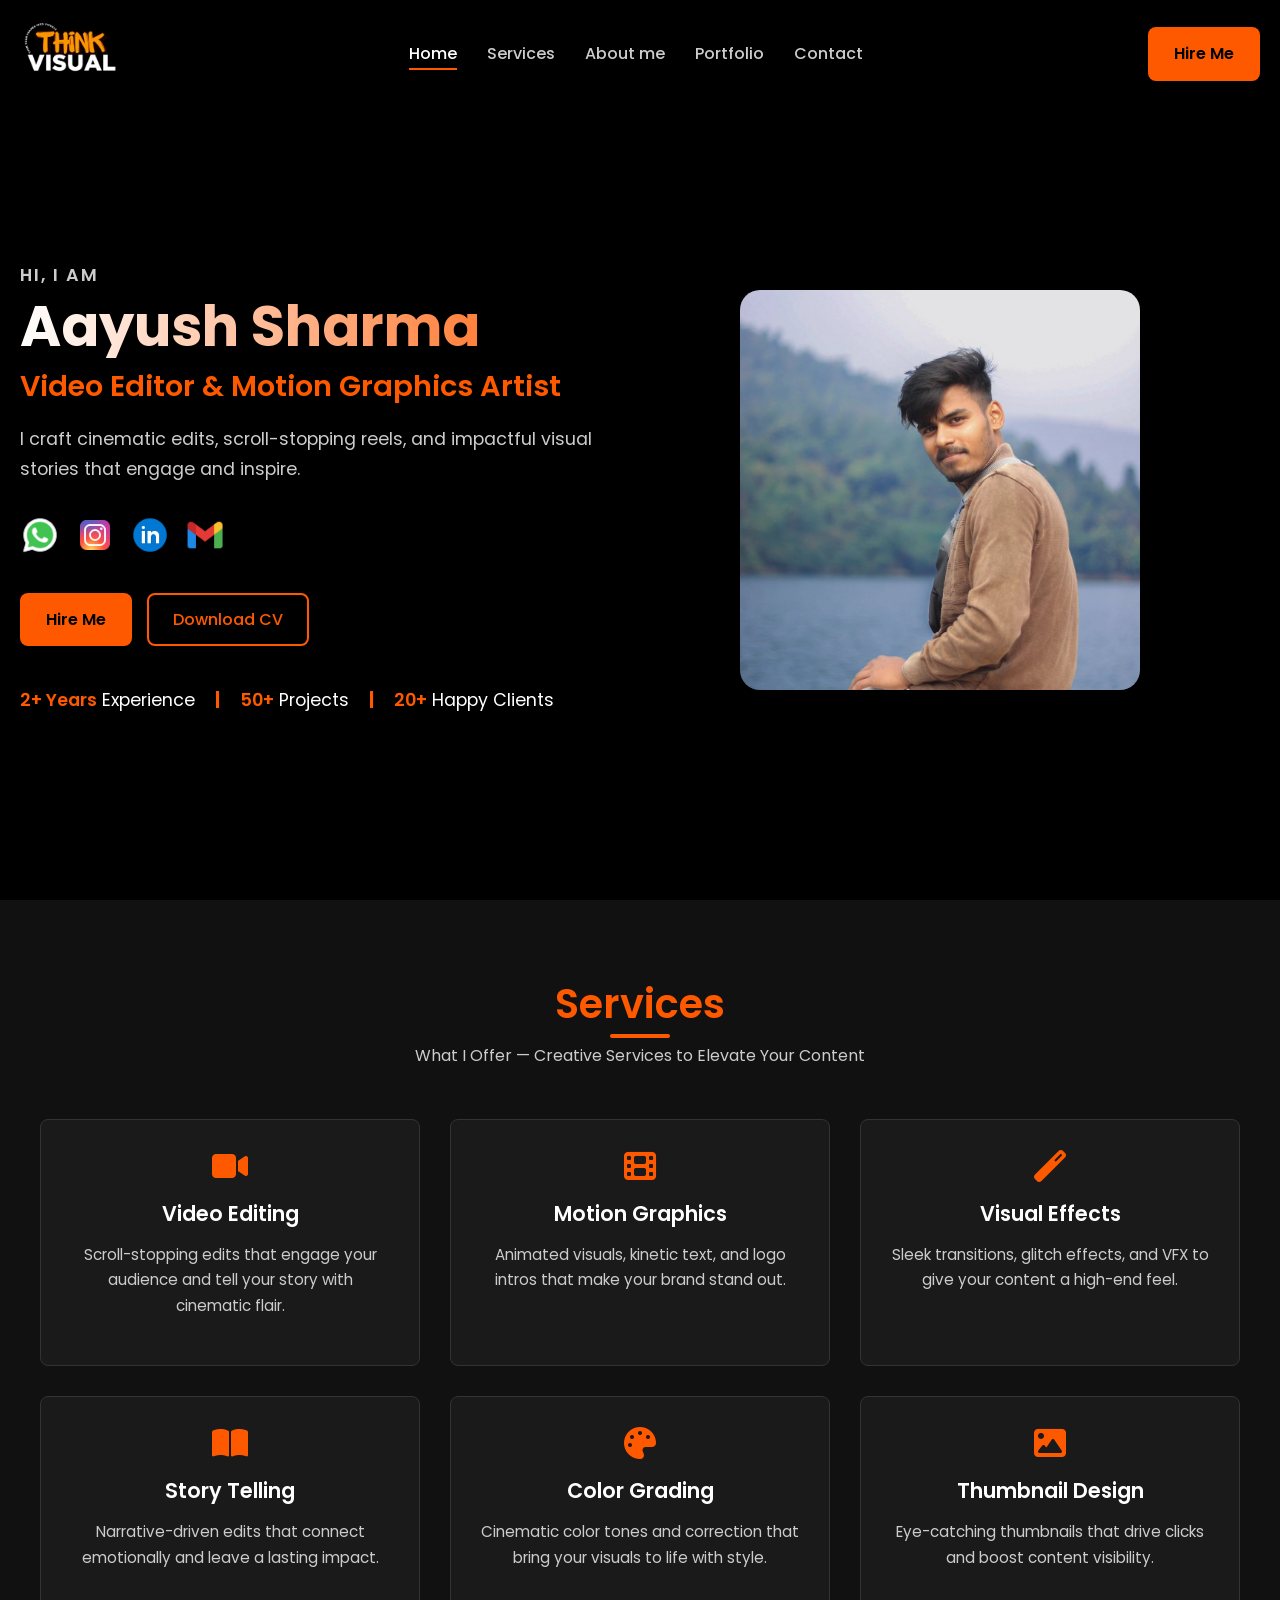
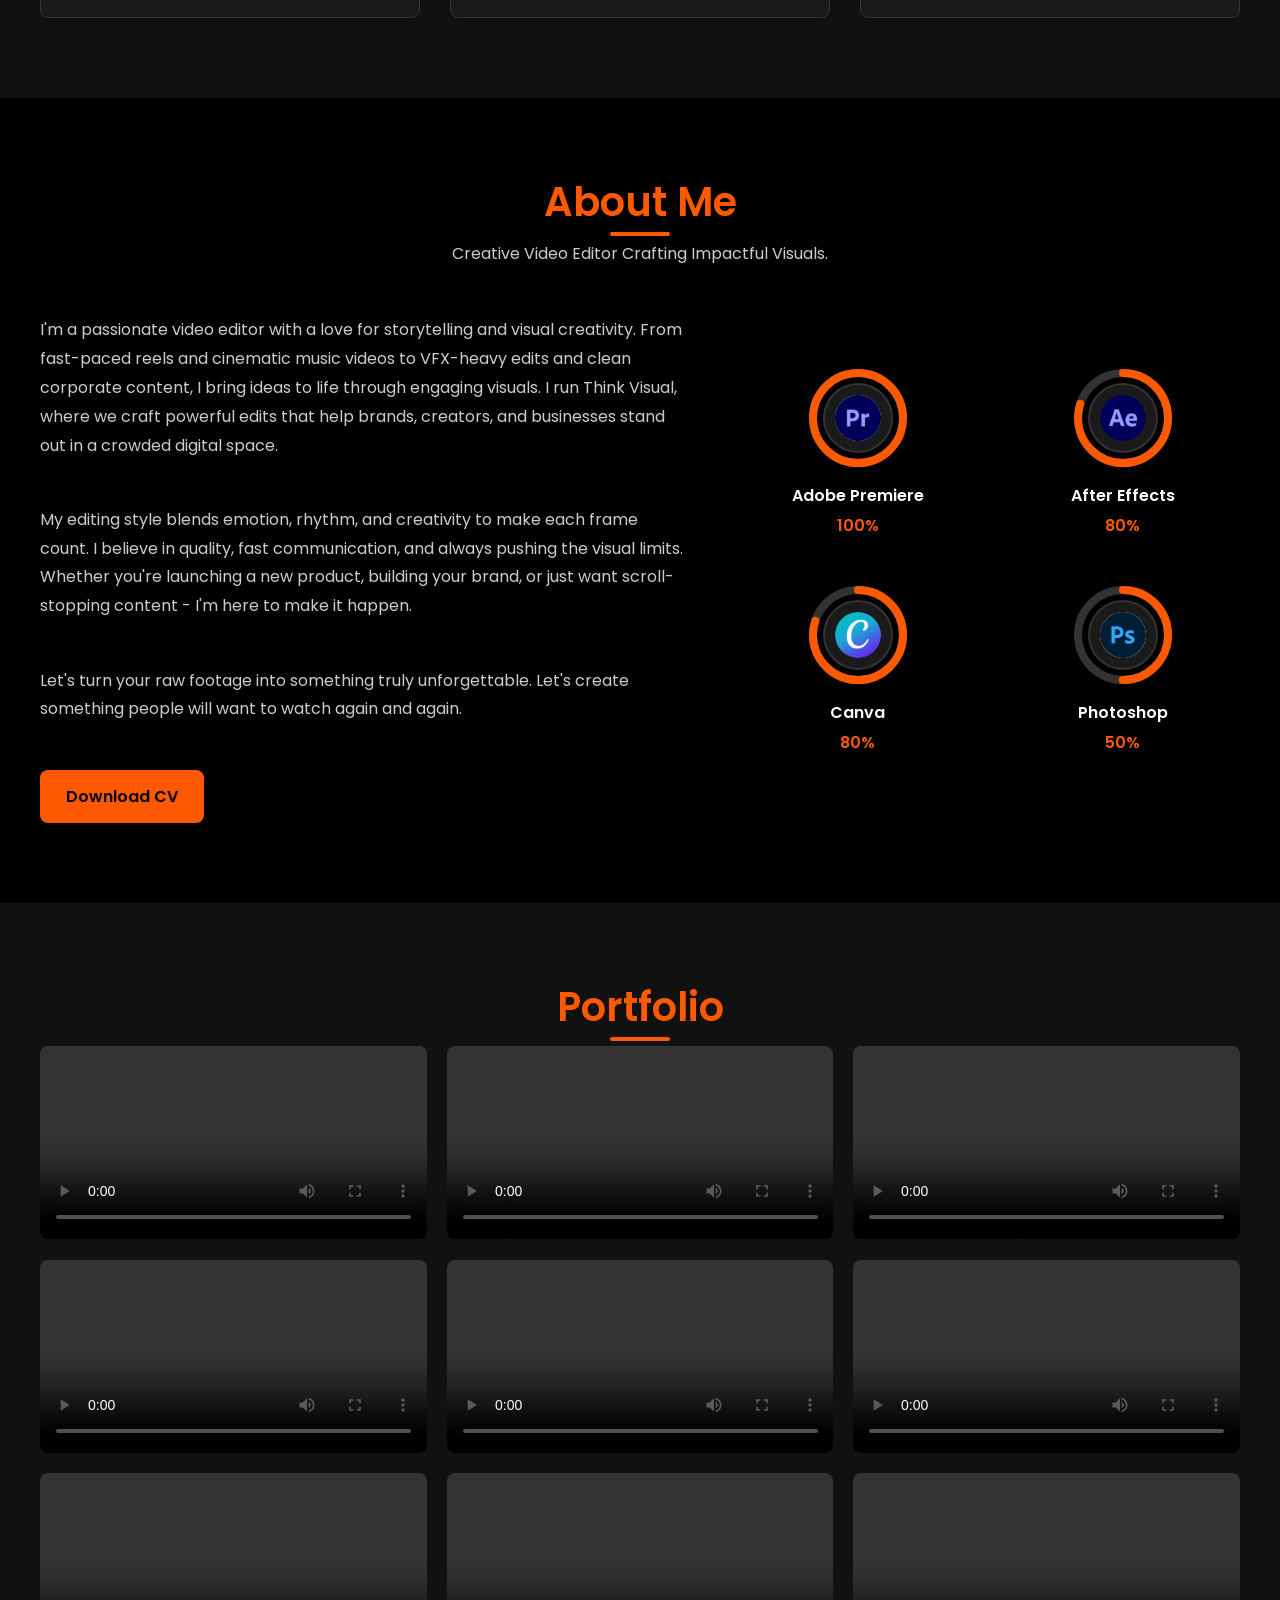
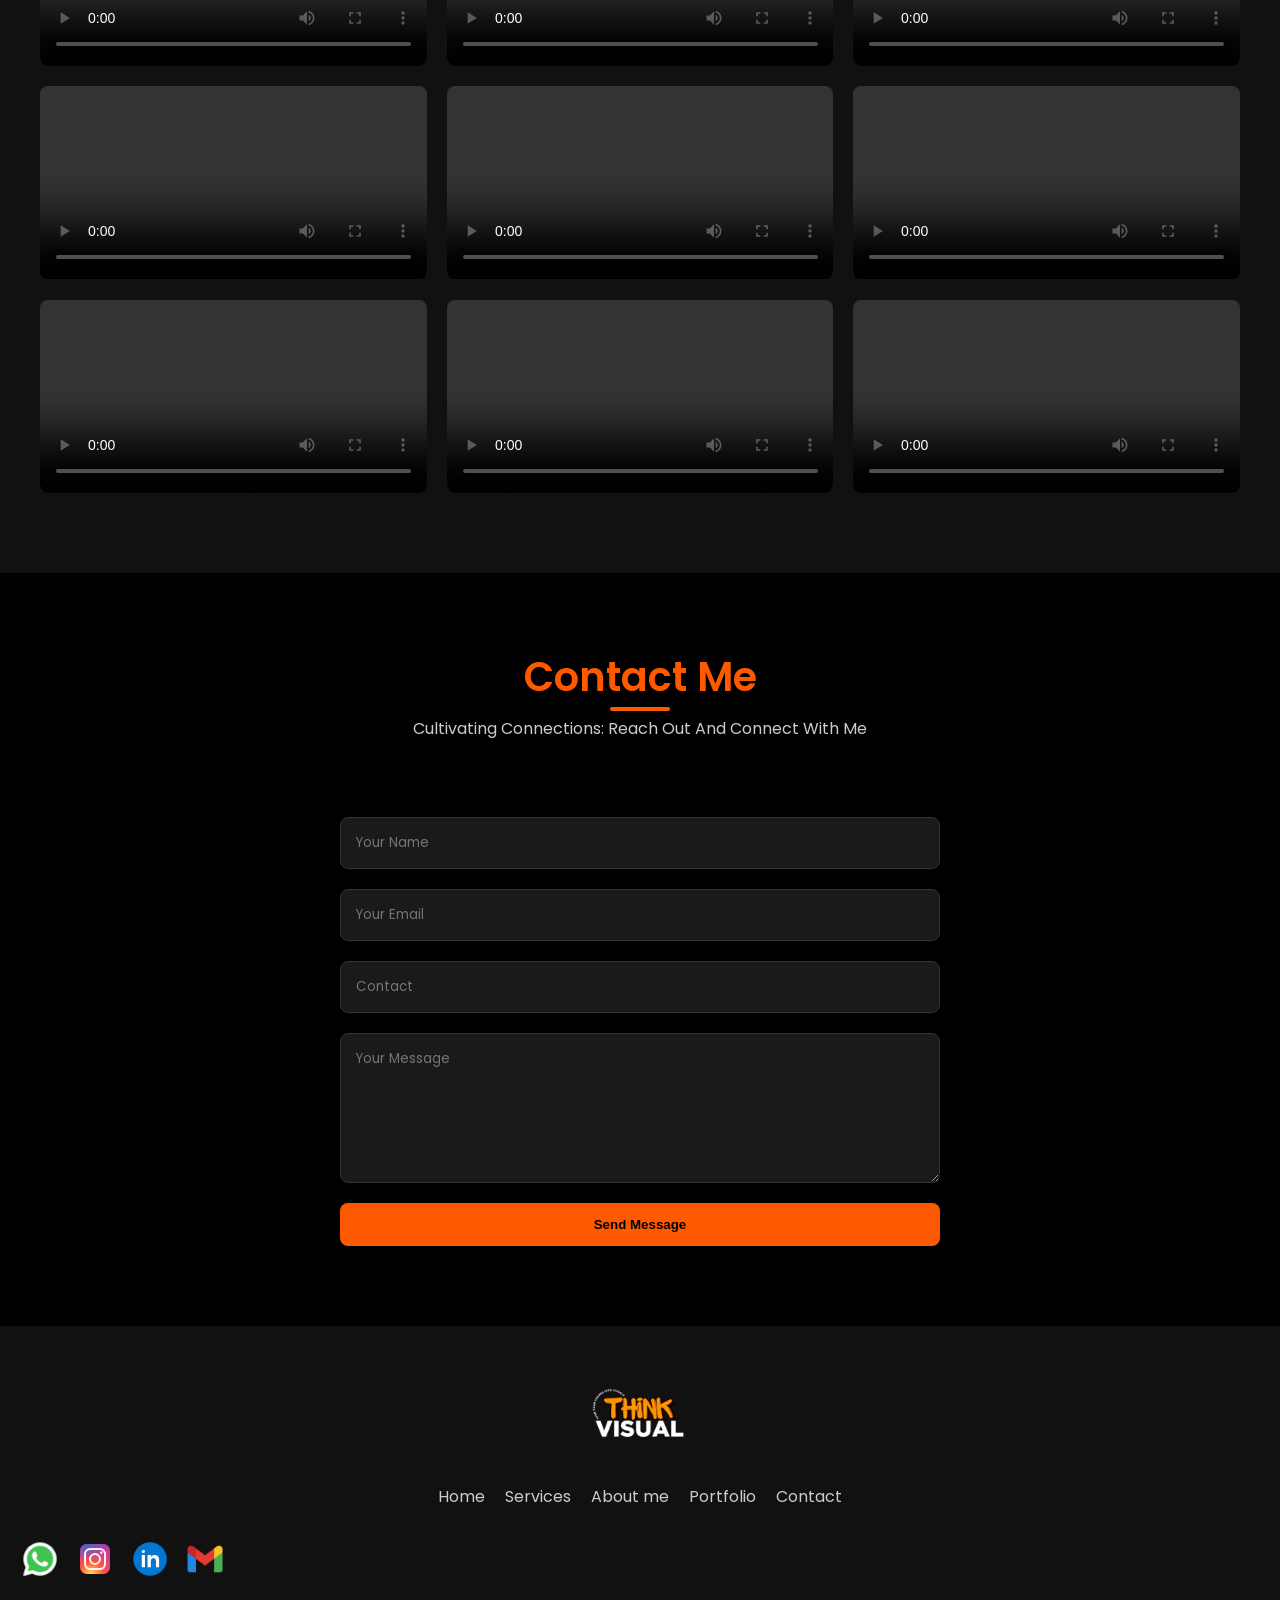
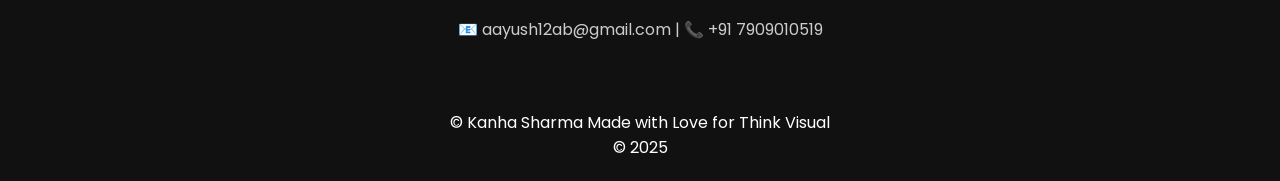
==== index.html @ 0fb590e9 "Files Upload" ====
<!DOCTYPE html>
<html lang="en">

<head>
  <meta charset="UTF-8" />
  <meta name="viewport" content="width=device-width, initial-scale=1.0" />

  <title>Aayush Sharma | Video Editor & Motion Graphics Artist</title>

  <!-- SEO Meta -->
  <meta name="description"
    content="Portfolio of Aayush Sharma, a creative video editor specializing in cinematic edits, motion graphics, color grading, and storytelling.">
  <meta name="keywords"
    content="Aayush Sharma, Video Editor, Motion Graphics, Color Grading, Reels Editing, Storytelling, Freelance Editor, Think Visual">
  <meta name="author" content="Aayush Sharma">
  <meta name="robots" content="index, follow" />

  <!-- Open Graph -->
  <meta property="og:title" content="Aayush Sharma | Video Editor Portfolio" />
  <meta property="og:description"
    content="Cinematic edits, reels, motion graphics and more — explore Aayush Sharma's creative editing work." />
  <meta property="og:image" content="Logo-12.png" />
  <meta property="og:url" content="https://thinkvisual.in" />
  <meta property="og:type" content="website" />

  <!-- Twitter Card -->
  <meta name="twitter:card" content="summary_large_image" />
  <meta name="twitter:title" content="Aayush Sharma | Video Editor" />
  <meta name="twitter:description" content="Explore cinematic edits and reels by Aayush Sharma." />
  <meta name="twitter:image" content="Logo-12.png" />

  <!-- Favicon -->
  <link rel="icon" href="Logo-12.png" type="image/png" />

  <!-- CSS & Fonts -->
  <link rel="stylesheet" href="style.css" />
  <link href="https://fonts.googleapis.com/css2?family=Poppins:wght@400;600&display=swap" rel="stylesheet" />
  <link rel="stylesheet" href="https://cdnjs.cloudflare.com/ajax/libs/font-awesome/6.5.0/css/all.min.css" />
</head>

<body>
  <!-- Header -->
  <header class="navbar">
    <div class="logo">
      <img src="Logo-12.png" alt="Think Visual" height="100px" />
    </div>

    <!-- Hamburger icon for mobile -->
    <div class="hamburger" onclick="toggleMenu()">☰</div>

    <!-- Navigation Menu -->
    <nav id="nav-menu">
      <ul>
        <li><a href="#home" class="active">Home</a></li>
        <li><a href="#services">Services</a></li>
        <li><a href="#about">About me</a></li>
        <li><a href="#portfolio">Portfolio</a></li>
        <li><a href="#contact">Contact</a></li>
      </ul>
    </nav>

    <a href="https://api.whatsapp.com/send/?phone=919693055335" class="btn orange">Hire Me</a>
  </header>


  <!-- Hero Section -->
  <section class="hero" id="home">
    <div class="hero-left">
      <h4 class="intro-text">Hi, I am</h4>
      <h1 class="hero-name">Aayush Sharma</h1>
      <h2 class="highlight">Video Editor & Motion Graphics Artist</h2>

      <p class="hero-tagline">
        I craft cinematic edits, scroll-stopping reels, and impactful visual stories that engage and inspire.
      </p>

      <div class="socials">
        <a href="https://api.whatsapp.com/send/?phone=919693055335" target="_blank">
          <img src="WhatsApp.png" alt="WhatsApp">
        </a>
        <a href="https://www.instagram.com/think_.visual" target="_blank">
          <img src="Instagram.png" alt="Instagram">
        </a>
        <a href="https://www.linkedin.com/in/aayush-sharma-854ab832b/" target="_blank">
          <img src="Linkedin.png" alt="LinkedIn">
        </a>
        <a href="mailto:aayush12ab@gmail.com">
          <img src="Gmail.png" alt="Gmail">
        </a>
      </div>

      <div class="hero-buttons">
        <a href="https://api.whatsapp.com/send/?phone=919693055335" class="btn orange">Hire Me</a>
        <a href="#" class="btn outline">Download CV</a>
      </div>

      <div class="counters">
        <div><strong>2+ Years</strong> Experience</div>
        <div class="line">|</div>
        <div><strong>50+</strong> Projects</div>
        <div class="line">|</div>
        <div><strong>20+</strong> Happy Clients</div>
      </div>
    </div>

    <div class="hero-right">
      <img src="aayush-img.jpg" alt="Aayush Sharma" class="hero-image">
    </div>
  </section>


  <!-- Services Section -->
  <section class="services" id="services">
    <h2>Services</h2>
    <p class="subtitle">What I Offer — Creative Services to Elevate Your Content</p>

    <div class="cards">
      <div class="card">
        <i class="fas fa-video fa-2x"></i>
        <h3>Video Editing</h3>
        <p class="text">Scroll-stopping edits that engage your audience and tell your story with cinematic flair.</p>
      </div>

      <div class="card">
        <i class="fas fa-film fa-2x"></i>
        <h3>Motion Graphics</h3>
        <p class="text">Animated visuals, kinetic text, and logo intros that make your brand stand out.</p>
      </div>

      <div class="card">
        <i class="fas fa-magic fa-2x"></i>
        <h3>Visual Effects</h3>
        <p class="text">Sleek transitions, glitch effects, and VFX to give your content a high-end feel.</p>
      </div>

      <div class="card">
        <i class="fas fa-book-open fa-2x"></i>
        <h3>Story Telling</h3>
        <p class="text">Narrative-driven edits that connect emotionally and leave a lasting impact.</p>
      </div>

      <div class="card">
        <i class="fas fa-palette fa-2x"></i>
        <h3>Color Grading</h3>
        <p class="text">Cinematic color tones and correction that bring your visuals to life with style.</p>
      </div>

      <div class="card">
        <i class="fas fa-image fa-2x"></i>
        <h3>Thumbnail Design</h3>
        <p class="text">Eye-catching thumbnails that drive clicks and boost content visibility.</p>
      </div>
    </div>
  </section>

  <!-- About Section -->
  <section class="about" id="about">
    <h2>About Me</h2>
    <p class="subtitle" id="about-subtitle">Creative Video Editor Crafting Impactful Visuals.</p>

    <div class="about-content">
      <div class="about-text">
        <p>
          I'm a passionate video editor with a love for storytelling and visual creativity. From fast-paced reels and
          cinematic music videos to VFX-heavy edits and clean corporate content, I bring ideas to life through engaging
          visuals. I run Think Visual, where we craft powerful edits that help brands, creators, and businesses stand
          out in a crowded digital space.
        </p><br>
        <p>My editing style blends emotion, rhythm, and creativity to make each frame count. I believe in quality, fast
          communication, and always pushing the visual limits. Whether you're launching a new product, building your
          brand, or just want scroll-stopping content - I'm here to make it happen.
        </p><br>
        <p>Let's turn your raw footage into something truly unforgettable.

          Let's create something people will want to watch again and again.
        </p><br>
        <a href="#" class="btn orange">Download CV</a>
      </div>

      <div class="skills-circular">
        <!-- Skill: Premiere -->
        <div class="circle-skill" data-percent="100">
          <div class="progress-ring">
            <svg width="100" height="100">
              <circle class="bg" cx="50" cy="50" r="45" />
              <circle class="fg" cx="50" cy="50" r="45" />
            </svg>
            <img src="Premire Pro.png" alt="Premiere Pro" class="skill-icon" />
          </div>
          <p>Adobe Premiere</p>
          <p>100%</p>
        </div>

        <!-- Skill: After Effects -->
        <div class="circle-skill" data-percent="80">
          <div class="progress-ring">
            <svg width="100" height="100">
              <circle class="bg" cx="50" cy="50" r="45" />
              <circle class="fg" cx="50" cy="50" r="45" />
            </svg>
            <img src="After Effects.webp" alt="After Effects" class="skill-icon" />
          </div>
          <p>After Effects</p>
          <p>80%</p>
        </div>

        <!-- Skill: Canva -->
        <div class="circle-skill" data-percent="80">
          <div class="progress-ring">
            <svg width="100" height="100">
              <circle class="bg" cx="50" cy="50" r="45" />
              <circle class="fg" cx="50" cy="50" r="45" />
            </svg>
            <img src="Canva.webp" alt="Canva" class="skill-icon" />
          </div>
          <p>Canva</p>
          <p>80%</p>
        </div>

        <!-- Skill: Photoshop -->
        <div class="circle-skill" data-percent="50">
          <div class="progress-ring">
            <svg width="100" height="100">
              <circle class="bg" cx="50" cy="50" r="45" />
              <circle class="fg" cx="50" cy="50" r="45" />
            </svg>
            <img src="Photoshop.png" alt="Photoshop" class="skill-icon" />
          </div>
          <p>Photoshop</p>
          <p>50%</p>
        </div>
      </div>
    </div>
  </section>


  <!-- Portfolio -->
  <section class="portfolio" id="portfolio">
    <h2>Portfolio</h2>
    <div class="portfolio-grid">
      <video src="BIT Mesra Audition Linked Comp 02_1.mp4" controls loading="lazy" width="300"></video>
      <!-- <video src="bike top-bottom bars effect.mp4" controls loading="lazy" width="300"></video> -->
      <!-- <video src="car wheel multiple inside.mp4" controls loading="lazy" width="300"></video> -->
      <video src="Creta 14 june Final.mp4" controls loading="lazy" width="300"></video>
      <!-- <video src="FORTUNER PPF ENHANCED 2.mp4" controls loading="lazy" width="300"></video> -->
      <video src="girl dancing on bike_1.mp4" controls loading="lazy" width="300"></video>
      <!-- <video src="GROUP BIKERS Linked Comp 01.mp4" controls l  oading="lazy" width="300"></video> -->
      <video src="jeep Edit.mp4" controls loading="lazy" width="300"></video>
      <video src="Ramyata Holi Linked Comp 01.mp4" controls loading="lazy" width="300"></video>
      <video src="Volvo Final 1.mp4" controls loading="lazy" width="300"></video>
      <!-- <video src="XUV PPF ENHANCED.mp4" controls loading="lazy" width="300"></video> -->
      <video src="Xuv Speed Ramp {Efects} 14 April FINAL.mp4" controls loading="lazy" width="300"></video>
      <video src="Mg Hector 16 April 2.mp4" controls loading="lazy" width="300"></video>
      <video src="MG Hector.mp4" controls loading="lazy" width="300"></video>
      <video src="mahindra xuv 700 1.mp4" controls loading="lazy" width="300"></video>
      <video src="Kia Seltos.mp4" controls loading="lazy" width="300"></video>
      <video src="Alto edit.mp4" controls loading="lazy" width="300"></video>
      <!-- <video src="QNI 1st Event Final.mp4" controls loading="lazy" width="300"></video> -->
      <video src="rishav splendor.mp4" controls loading="lazy" width="300"></video>
      <!-- <video src="Road crosssing .mp4" controls loading="lazy" width="300"></video> -->
      <video src="Singh Saab.mp4" controls loading="lazy" width="300"></video>
      <video src="Thar reel {Vishal Bhaiya}.mp4" controls loading="lazy" width="300" height="560"></video>
      <!-- <video src="Break.mp4" controls loading="lazy" width="300" height="560"></video> -->
      <!-- <video src="Wedding invitation.mp4" controls loading="lazy" width="300" height="560"></video> -->


    </div>
  </section>

  <!-- Contact -->
  <section class="contact" id="contact">
    <h2>Contact Me</h2>
    <p class="subtitle" id="contact-subtitle">Cultivating Connections: Reach Out And Connect With Me</p> <br>

    <form action="https://formsubmit.co/aayush12ab@gmail.com" method="POST">
      <input type="text" name="name" required placeholder="Your Name">
      <input type="email" name="email" required placeholder="Your Email">
      <input type="number" name="contact" placeholder="Contact">
      <textarea name="message" required placeholder="Your Message"></textarea>
      <button type="submit" class="btn orange">Send Message</button>
    </form>
  </section>

  <!-- Footer -->
  <footer>
    <div class="footer-top">
      <div class="logo"><img src="Logo-12.png" alt="Think Visual" height="100px"></div>
      <nav>
        <a href="#home">Home</a>
        <a href="#services">Services</a>
        <a href="#about">About me</a>
        <a href="#portfolio">Portfolio</a>
        <a href="#contact">Contact</a>
      </nav>
    </div>
    <div class="socials">
      <a href="https://api.whatsapp.com/send/?phone=919693055335"><img src="WhatsApp.png" alt="WhatsApp"></a>
      <a href="https://www.instagram.com/think_.visual"><img src="Instagram.png" alt="Instagram"></a>
      <a href="https://www.linkedin.com/in/aayush-sharma-854ab832b/"><img src="Linkedin.png" alt="LinkedIn"></a>
      <a href="mailto:aayush12ab@gmail.com"><img src="Gmail.png" alt="Gmail"></a>
    </div>
    <div class="footer-bottom">
      <p>📧 aayush12ab@gmail.com | 📞 +91 7909010519</p>
    </div>
    <br>
    <br>
    &copy; Kanha Sharma Made with Love for Think Visual
    <br>
    &copy; 2025
  </footer>

  <script src="script.js"></script>
</body>

</html>
---- style.css ----
/* ===== Base Styles ===== */
:root {
  --primary: #ff5900;
  --primary-dark: #e04d00;
  --black: #000000;
  --dark: #111111;
  --dark-gray: #1a1a1a;
  --gray: #333333;
  --light-gray: #cccccc;
  --white: #ffffff;
  --transition: all 0.3s ease;
  --shadow: 0 4px 6px rgba(0, 0, 0, 0.1);
  --shadow-hover: 0 10px 15px rgba(255, 89, 0, 0.2);
  --border-radius: 8px;
}

* {
  margin: 0;
  padding: 0;
  box-sizing: border-box;
}

html {
  scroll-behavior: smooth;
  font-size: 16px;
}

body {
  font-family: 'Poppins', sans-serif;
  background: var(--black);
  color: var(--white);
  line-height: 1.6;
  overflow-x: hidden;
}

h1, h2, h3, h4, h5, h6 {
  font-weight: 600;
  line-height: 1.2;
}

p {
  margin-bottom: 1rem;
}

a {
  text-decoration: none;
  color: inherit;
  transition: var(--transition);
}

img {
  max-width: 100%;
  height: auto;
}

.btn {
  display: inline-block;
  padding: 12px 24px;
  border-radius: var(--border-radius);
  font-weight: 500;
  transition: var(--transition);
  text-align: center;
  border: 2px solid transparent;
}

.btn.orange {
  background: var(--primary);
  color: var(--black);
  font-weight: 600;
}

.btn.orange:hover {
  background: var(--primary-dark);
  transform: translateY(-2px);
  box-shadow: var(--shadow-hover);
}

.btn.outline {
  background: transparent;
  border: 2px solid var(--primary);
  color: var(--primary);
}

.btn.outline:hover {
  background: var(--primary);
  color: var(--black);
}

section {
  padding: 80px 20px;
}

/* ===== Header ===== */
.navbar {
  position: fixed;
  top: 0;
  left: 0;
  width: 100%;
  padding: 20px;
  background: rgba(0, 0, 0, 0.9);
  backdrop-filter: blur(10px);
  z-index: 1000;
  display: flex;
  justify-content: space-between;
  align-items: center;
  transition: var(--transition);
}

.navbar.scrolled {
  padding: 15px 20px;
  box-shadow: 0 2px 10px rgba(0, 0, 0, 0.1);
}

.logo img {
  height: 60px;
  transition: var(--transition);
}

.navbar.scrolled .logo img {
  height: 50px;
}

.hamburger {
  display: none;
  font-size: 24px;
  cursor: pointer;
  color: var(--white);
}

#nav-menu {
  display: flex;
  align-items: center;
}

#nav-menu ul {
  display: flex;
  gap: 30px;
  list-style: none;
}

#nav-menu ul li a {
  color: var(--light-gray);
  font-weight: 500;
  position: relative;
  padding: 5px 0;
}

#nav-menu ul li a::after {
  content: '';
  position: absolute;
  bottom: 0;
  left: 0;
  width: 0;
  height: 2px;
  background: var(--primary);
  transition: var(--transition);
}

#nav-menu ul li a:hover::after,
#nav-menu ul li a.active::after {
  width: 100%;
}

#nav-menu ul li a:hover,
#nav-menu ul li a.active {
  color: var(--white);
}

/* ===== Hero Section ===== */
.hero {
  min-height: 100vh;
  display: flex;
  align-items: center;
  padding: 100px 20px 20px;
  background: linear-gradient(rgba(0, 0, 0, 0.7), rgba(0, 0, 0, 0.7)), 
              url('background.jpg') no-repeat center center/cover;
}

.hero-left {
  flex: 1;
  max-width: 600px;
}

.hero-right {
  flex: 1;
  display: flex;
  justify-content: center;
}

.intro-text {
  font-size: 1.1rem;
  color: var(--light-gray);
  text-transform: uppercase;
  letter-spacing: 2px;
  margin-bottom: 10px;
}

.hero-name {
  font-size: 3.5rem;
  font-weight: 700;
  background: linear-gradient(to right, var(--white), var(--primary));
  -webkit-background-clip: text;
  background-clip: text;
  color: transparent;
  line-height: 1.1;
  margin-bottom: 10px;
}

.highlight {
  font-size: 1.8rem;
  color: var(--primary);
  margin-bottom: 20px;
  line-height: 1.3;
}

.hero-tagline {
  color: var(--light-gray);
  font-size: 1.1rem;
  margin-bottom: 30px;
  line-height: 1.7;
}

.socials {
  display: flex;
  gap: 15px;
  margin: 25px 0;
}

.socials a img {
  width: 40px;
  height: 40px;
  transition: var(--transition);
}

.socials a:hover img {
  transform: translateY(-3px);
}

.hero-buttons {
  display: flex;
  gap: 15px;
  margin: 30px 0;
}

.counters {
  display: flex;
  align-items: center;
  gap: 20px;
  margin-top: 40px;
  flex-wrap: wrap;
}

.counters div {
  font-size: 1.1rem;
}

.counters strong {
  color: var(--primary);
  font-weight: 600;
}

.line {
  color: var(--primary);
  font-weight: bold;
}

.hero-image {
  max-width: 400px;
  border-radius: 20px;
  position: relative;
  z-index: 1;
  box-shadow: 0 10px 30px rgba(0, 0, 0, 0.5);
}

/* ===== Services Section ===== */
.services {
  background: var(--dark);
  text-align: center;
}

.services h2 {
  font-size: 2.5rem;
  color: var(--primary);
  margin-bottom: 15px;
  position: relative;
  display: inline-block;
}

.services h2::after {
  content: '';
  position: absolute;
  bottom: -10px;
  left: 50%;
  transform: translateX(-50%);
  width: 60px;
  height: 4px;
  background: var(--primary);
  border-radius: 2px;
}

.subtitle {
  color: var(--light-gray);
  font-size: 1rem;
  max-width: 700px;
  margin: 0 auto 50px;
}

.cards {
  display: grid;
  grid-template-columns: repeat(auto-fit, minmax(300px, 1fr));
  gap: 30px;
  max-width: 1200px;
  margin: 0 auto;
}

.card {
  background: var(--dark-gray);
  padding: 30px;
  border-radius: var(--border-radius);
  text-align: center;
  border: 1px solid var(--gray);
  transition: var(--transition);
  position: relative;
  overflow: hidden;
}

.card::before {
  content: '';
  position: absolute;
  top: 0;
  left: 0;
  width: 100%;
  height: 5px;
  background: var(--primary);
  transform: scaleX(0);
  transform-origin: left;
  transition: var(--transition);
}

.card:hover {
  transform: translateY(-10px);
  box-shadow: var(--shadow-hover);
  border-color: var(--primary);
}

.card:hover::before {
  transform: scaleX(1);
}

.card i {
  color: var(--primary);
  margin-bottom: 20px;
}

.card h3 {
  font-size: 1.3rem;
  margin-bottom: 15px;
  color: var(--white);
}

.card .text {
  color: var(--light-gray);
  font-size: 0.95rem;
  line-height: 1.7;
}

/* ===== About Section ===== */
.about {
  background: var(--black);
  text-align: center;
}

.about h2 {
  font-size: 2.5rem;
  color: var(--primary);
  margin-bottom: 15px;
  position: relative;
  display: inline-block;
}

.about h2::after {
  content: '';
  position: absolute;
  bottom: -10px;
  left: 50%;
  transform: translateX(-50%);
  width: 60px;
  height: 4px;
  background: var(--primary);
  border-radius: 2px;
}

.about-content {
  display: flex;
  align-items: center;
  gap: 50px;
  max-width: 1200px;
  margin: 0 auto;
}

.about-text {
  flex: 1;
  text-align: left;
}

.about-text p {
  color: var(--light-gray);
  margin-bottom: 20px;
  font-size: 1rem;
  line-height: 1.8;
}

.skills-circular {
  flex: 1;
  display: grid;
  grid-template-columns: repeat(2, 1fr);
  gap: 30px;
  max-width: 500px;
}

.circle-skill {
  text-align: center;
}

.progress-ring {
  position: relative;
  width: 100px;
  height: 100px;
  margin: 0 auto 15px;
}

.progress-ring svg {
  position: absolute;
  top: 0;
  left: 0;
  transform: rotate(-90deg);
}

.progress-ring circle {
  fill: none;
  stroke-width: 8;
  stroke-linecap: round;
}

.progress-ring .bg {
  stroke: var(--gray);
}

.progress-ring .fg {
  stroke: var(--primary);
  stroke-dasharray: 283;
  stroke-dashoffset: 283;
}

.skill-icon {
  position: absolute;
  top: 50%;
  left: 50%;
  transform: translate(-50%, -50%);
  width: 70px;
  height: 70px;
  border-radius: 50%;
  object-fit: contain;
  padding: 10px;
  background: var(--dark-gray);
  border: 2px solid var(--gray);
}

.circle-skill p:first-of-type {
  font-weight: 600;
  margin-bottom: 5px;
}

.circle-skill p:last-of-type {
  color: var(--primary);
  font-weight: 600;
}

/* ===== Portfolio Section ===== */
.portfolio {
  background: var(--dark);
  text-align: center;
}

.portfolio h2 {
  font-size: 2.5rem;
  color: var(--primary);
  margin-bottom: 15px;
  position: relative;
  display: inline-block;
}

.portfolio h2::after {
  content: '';
  position: absolute;
  bottom: -10px;
  left: 50%;
  transform: translateX(-50%);
  width: 60px;
  height: 4px;
  background: var(--primary);
  border-radius: 2px;
}

.portfolio-grid {
  display: grid;
  grid-template-columns: repeat(auto-fill, minmax(300px, 1fr));
  gap: 20px;
  max-width: 1200px;
  margin: 0 auto;
}

.portfolio-grid video {
  width: 100%;
  height: auto;
  border-radius: var(--border-radius);
  transition: var(--transition);
}

.portfolio-grid video:hover {
  transform: scale(1.02);
  box-shadow: 0 10px 20px rgba(255, 89, 0, 0.2);
}

/* ===== Contact Section ===== */
.contact {
  background: var(--black);
  text-align: center;
}

.contact h2 {
  font-size: 2.5rem;
  color: var(--primary);
  margin-bottom: 15px;
  position: relative;
  display: inline-block;
}

.contact h2::after {
  content: '';
  position: absolute;
  bottom: -10px;
  left: 50%;
  transform: translateX(-50%);
  width: 60px;
  height: 4px;
  background: var(--primary);
  border-radius: 2px;
}

#contact-subtitle {
  margin-bottom: 50px;
}

form {
  max-width: 600px;
  margin: 0 auto;
  display: grid;
  gap: 20px;
}

form input,
form textarea {
  width: 100%;
  padding: 15px;
  background: var(--dark-gray);
  border: 1px solid var(--gray);
  border-radius: var(--border-radius);
  color: var(--white);
  font-family: inherit;
  transition: var(--transition);
}

form input:focus,
form textarea:focus {
  outline: none;
  border-color: var(--primary);
}

form textarea {
  min-height: 150px;
  resize: vertical;
}

/* ===== Footer ===== */
footer {
  background: var(--dark);
  padding: 60px 20px 20px;
  text-align: center;
}

.footer-top {
  display: flex;
  flex-direction: column;
  align-items: center;
  gap: 30px;
  margin-bottom: 30px;
}

footer nav {
  display: flex;
  flex-wrap: wrap;
  justify-content: center;
  gap: 20px;
}

footer nav a {
  color: var(--light-gray);
  transition: var(--transition);
}

footer nav a:hover {
  color: var(--primary);
}

.footer-bottom {
  color: var(--light-gray);
  margin-top: 30px;
}

/* ===== Responsive Styles ===== */
@media (max-width: 1024px) {
  .hero-content {
    gap: 30px;
  }
  
  .hero-name {
    font-size: 3rem;
  }
  
  .highlight {
    font-size: 1.5rem;
  }
  
  .about-content {
    flex-direction: column;
  }
  
  .skills-circular {
    max-width: 100%;
    margin-top: 40px;
  }
}

@media (max-width: 768px) {
  html {
    font-size: 15px;
  }
  
  .hamburger {
    display: block;
  }
  
  #nav-menu {
    position: fixed;
    top: 80px;
    left: 0;
    width: 100%;
    background: var(--dark);
    padding: 20px;
    transform: translateY(-150%);
    transition: var(--transition);
    z-index: 999;
  }
  
  #nav-menu.active {
    transform: translateY(0);
  }
  
  #nav-menu ul {
    flex-direction: column;
    gap: 20px;
  }
  
  .hero {
    flex-direction: column;
    text-align: center;
    padding-top: 120px;
  }
  
  .hero-left {
    align-items: center;
  }
  
  .hero-buttons {
    justify-content: center;
  }
  
  .counters {
    justify-content: center;
  }
  
  .hero-image {
    margin-top: 40px;
  }
  
  .cards {
    grid-template-columns: 1fr;
  }
}

@media (max-width: 480px) {
  .hero-name {
    font-size: 2.5rem;
  }
  
  .highlight {
    font-size: 1.3rem;
  }
  
  .hero-buttons {
    flex-direction: column;
    width: 100%;
  }
  
  .hero-buttons .btn {
    width: 100%;
  }
  
  .skills-circular {
    grid-template-columns: 1fr;
  }
  
  .footer-bottom {
    flex-direction: column;
    text-align: center;
  }
}
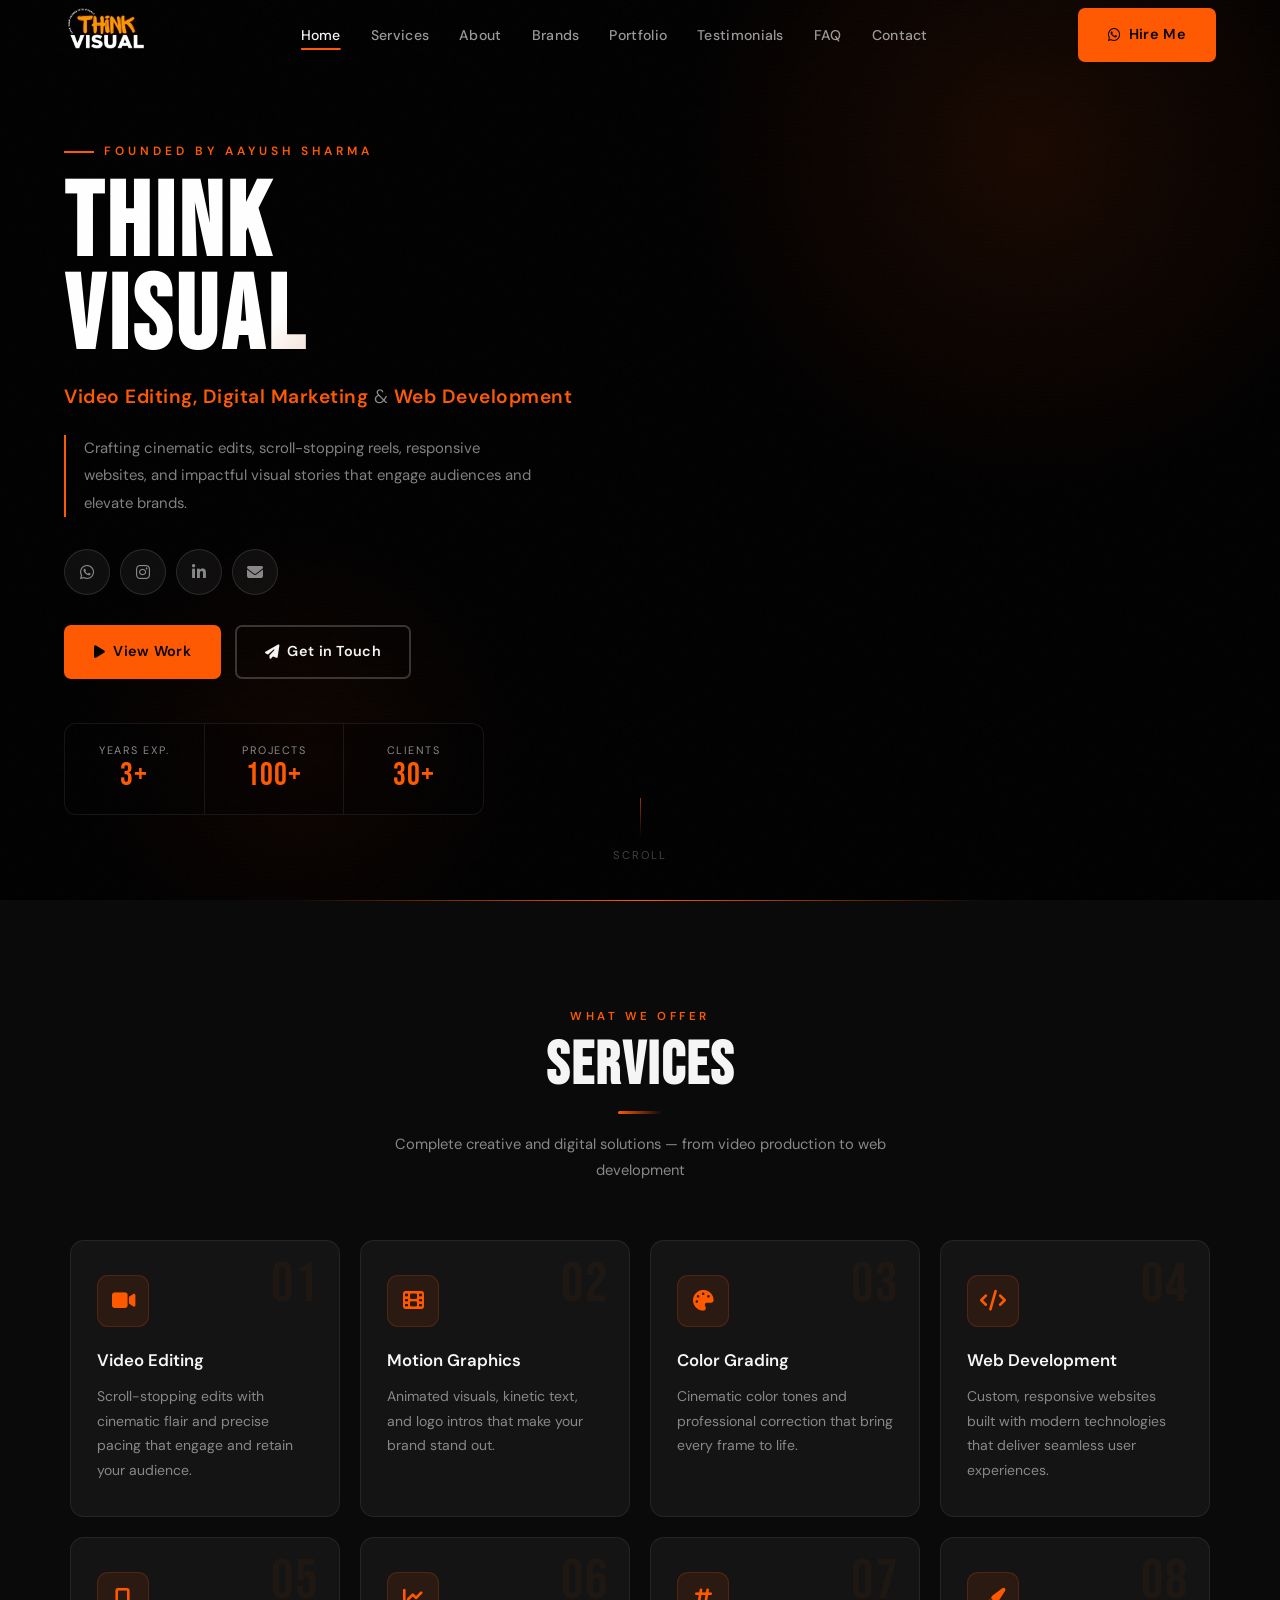
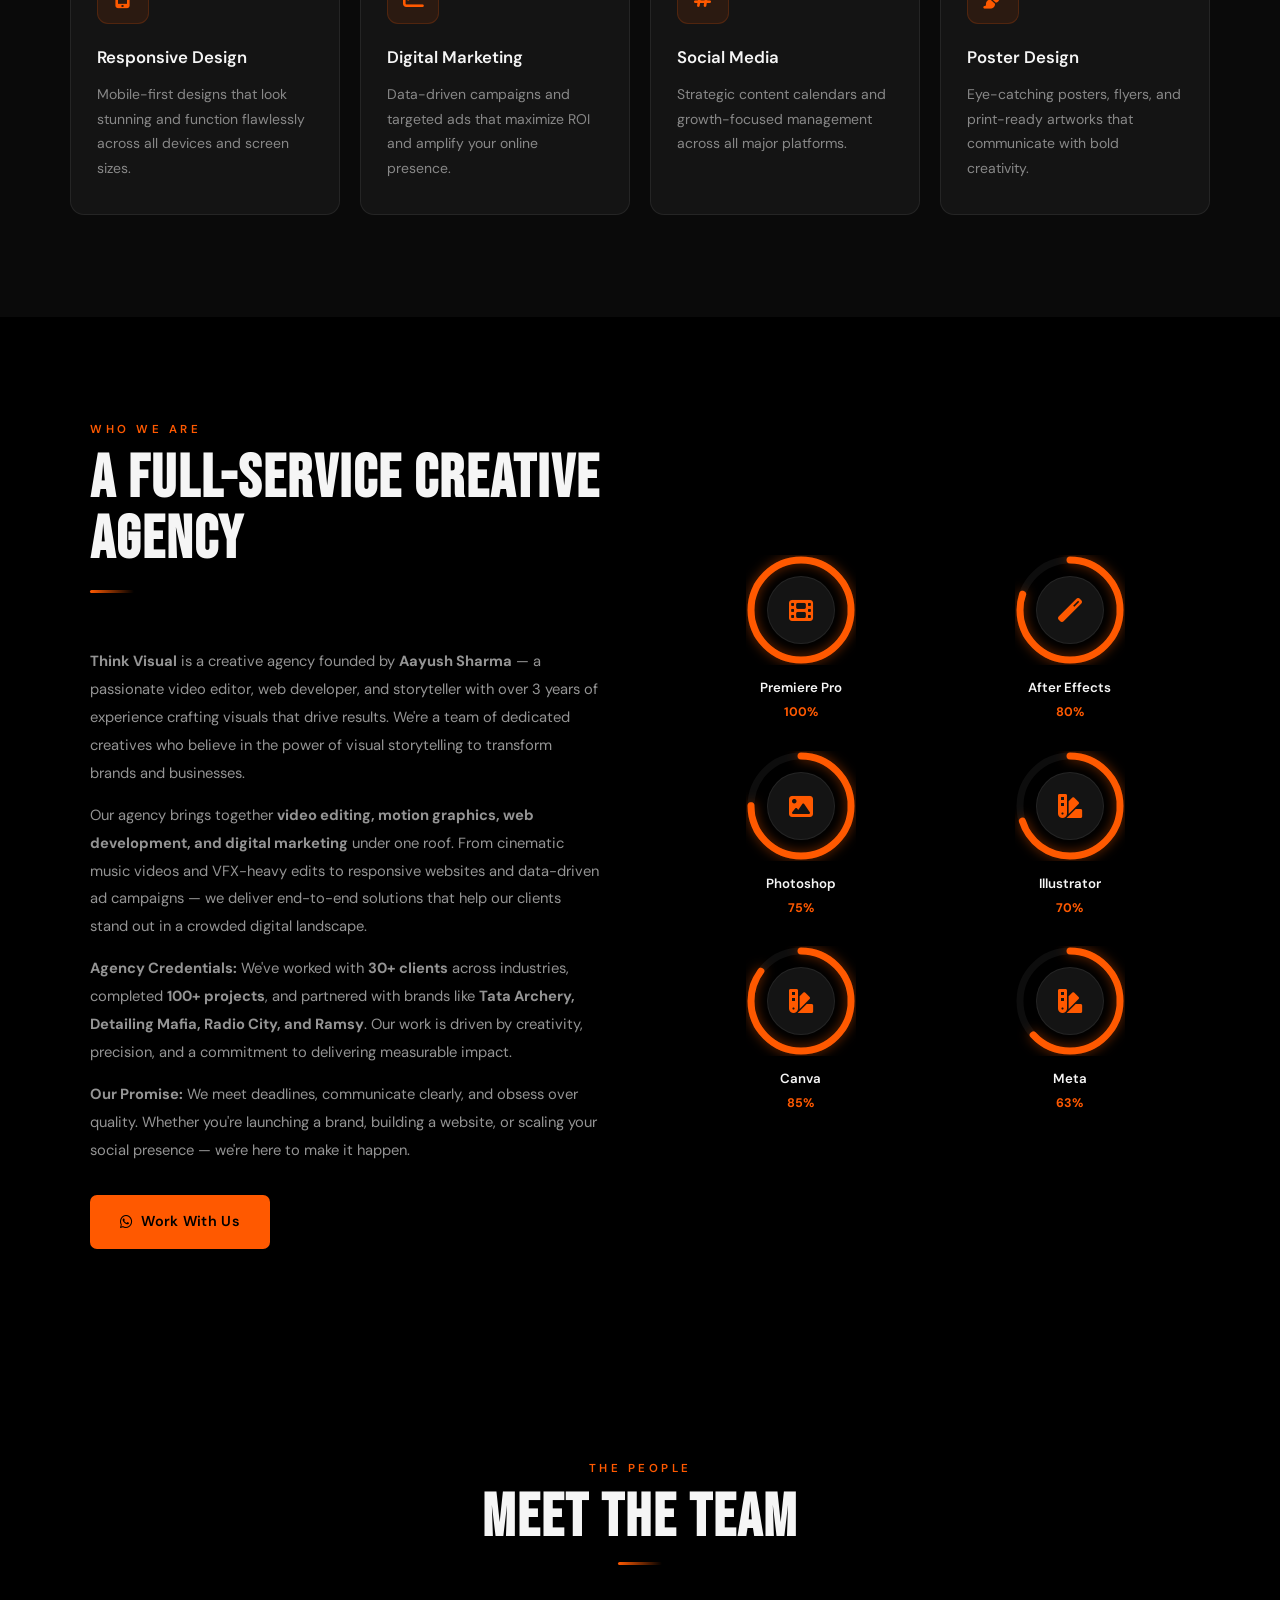
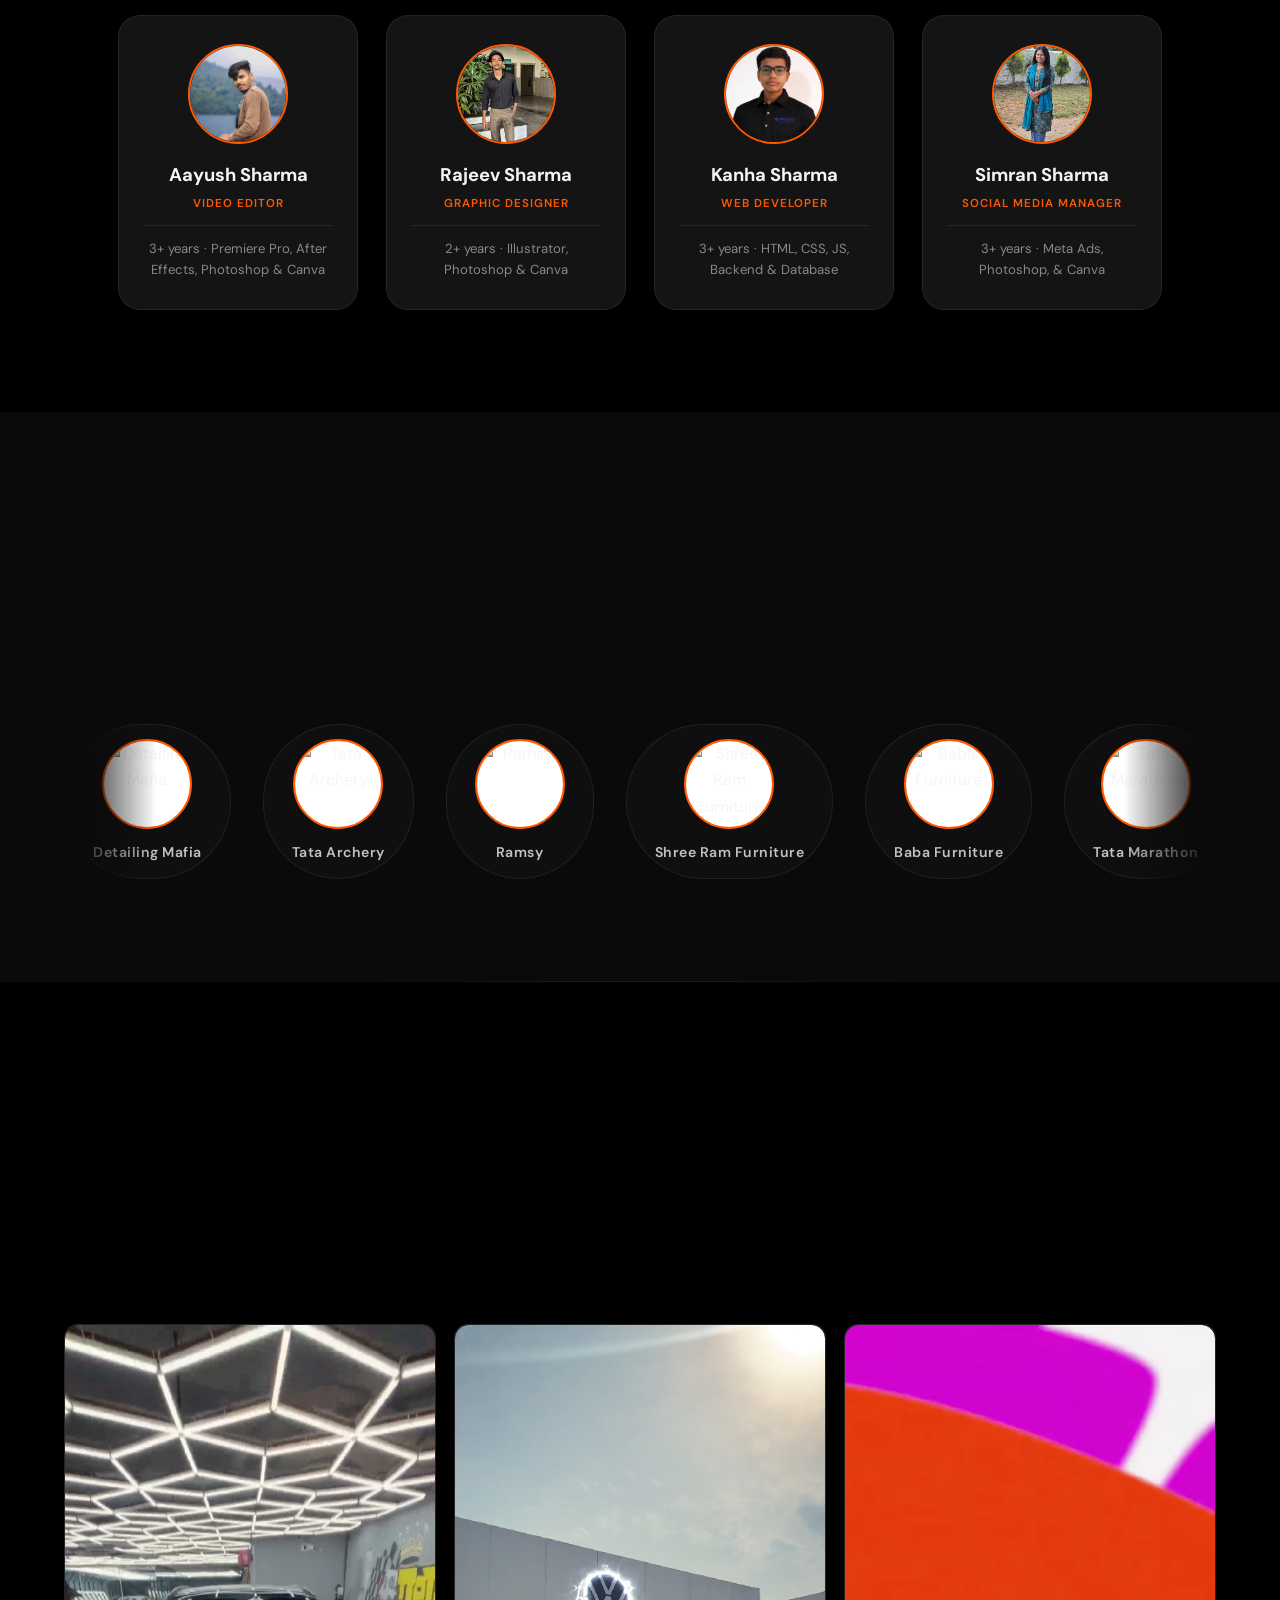
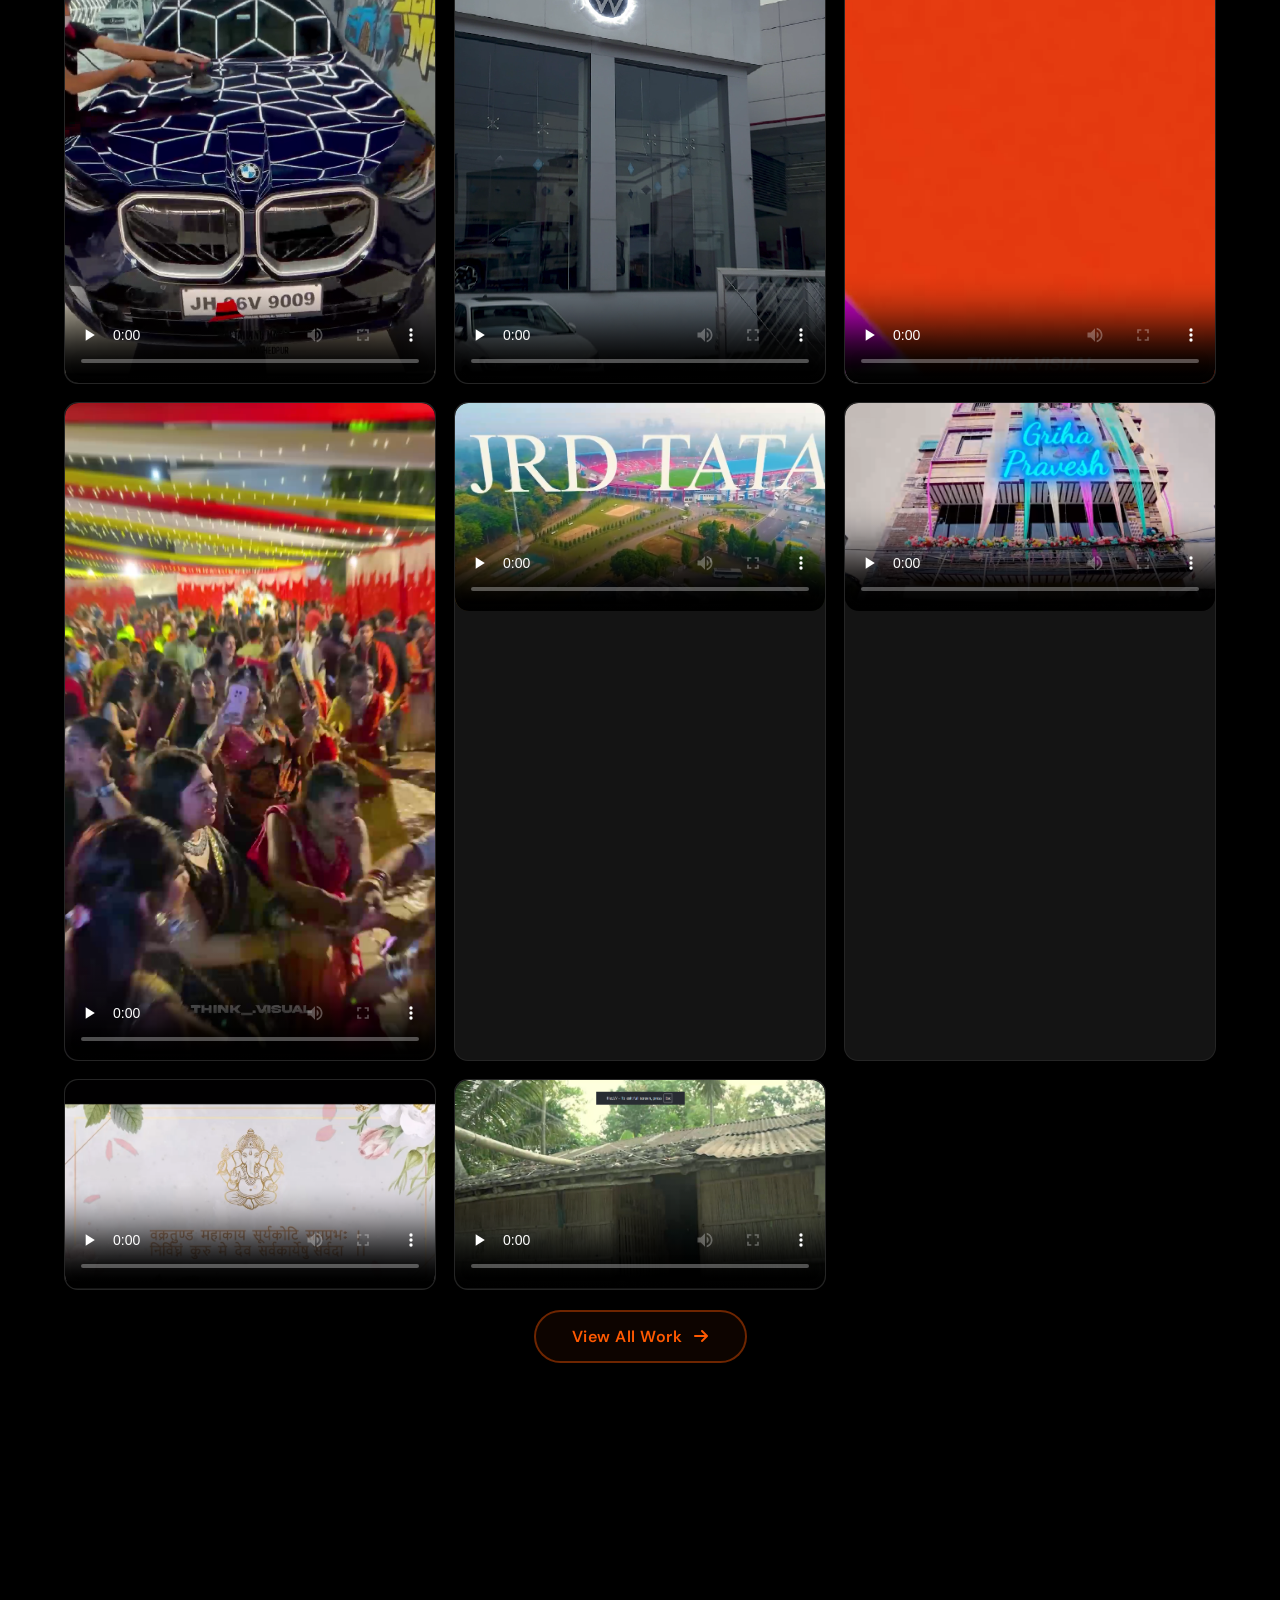
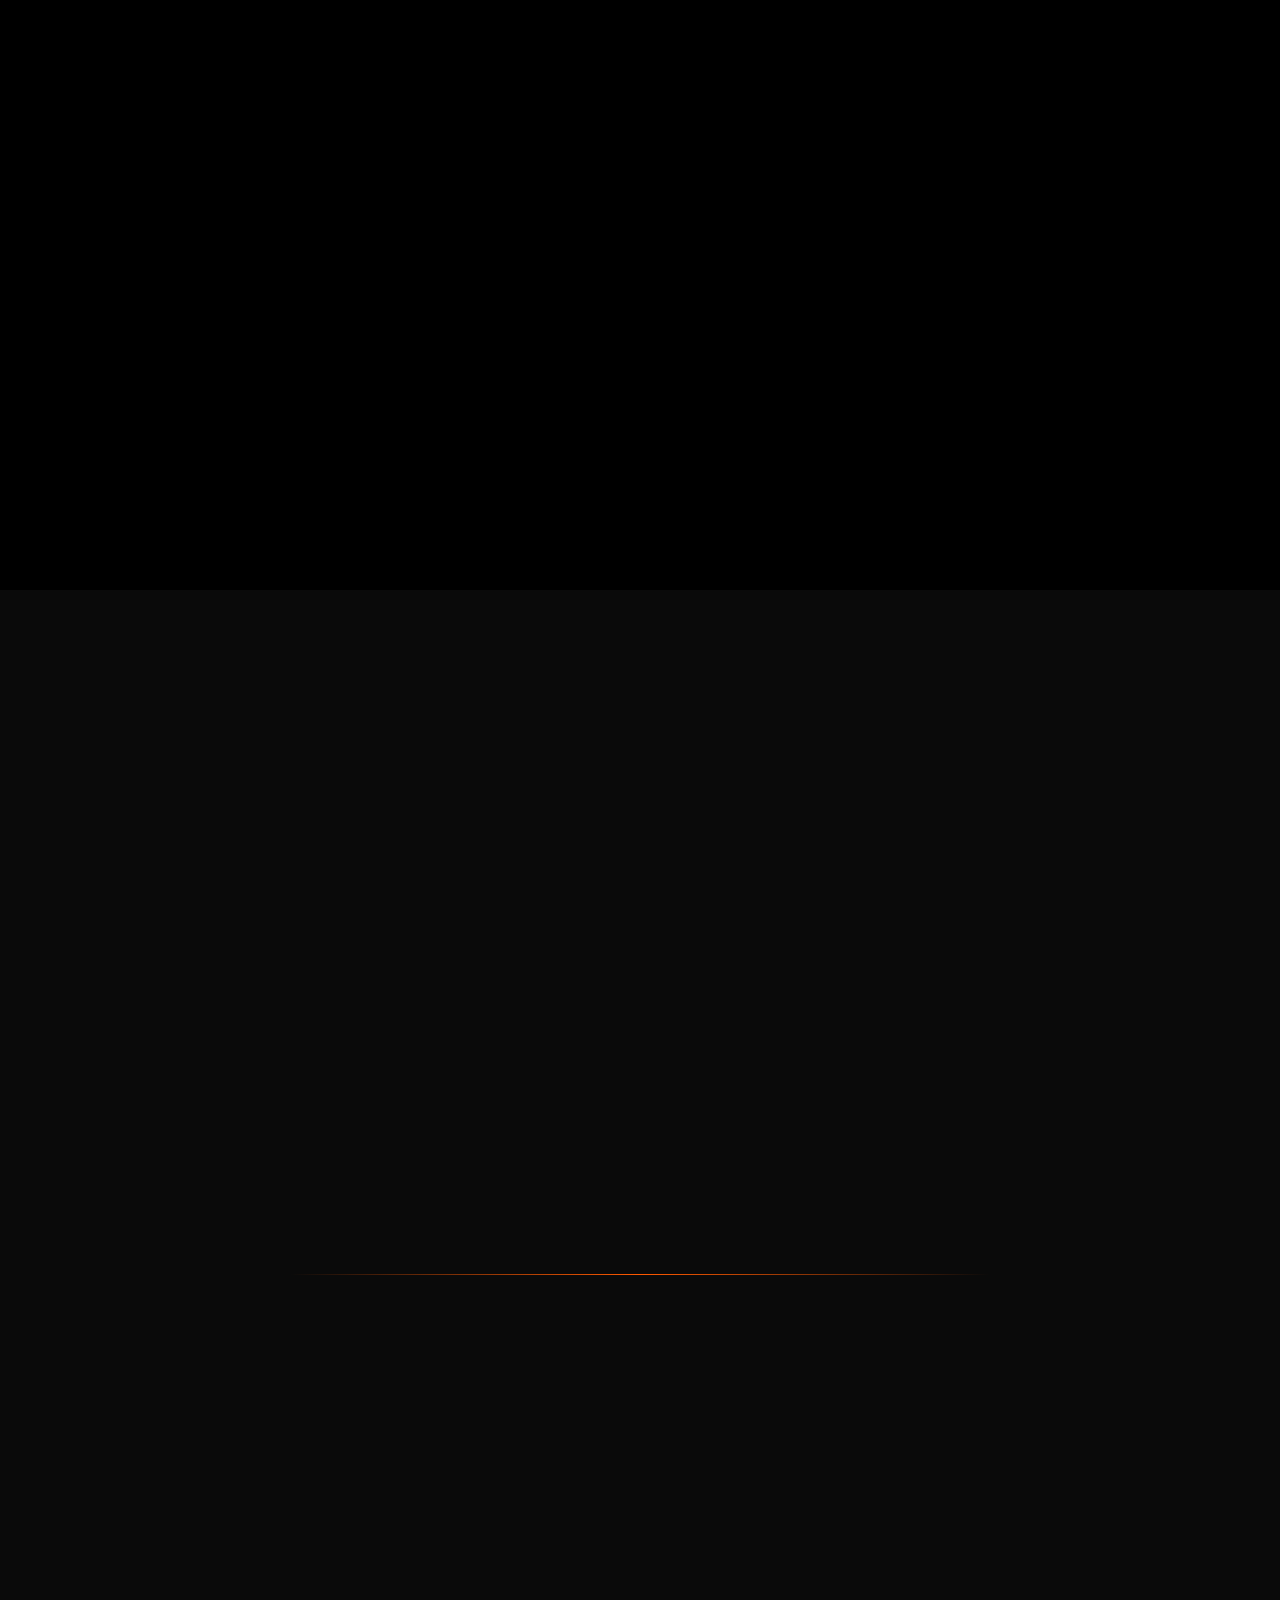
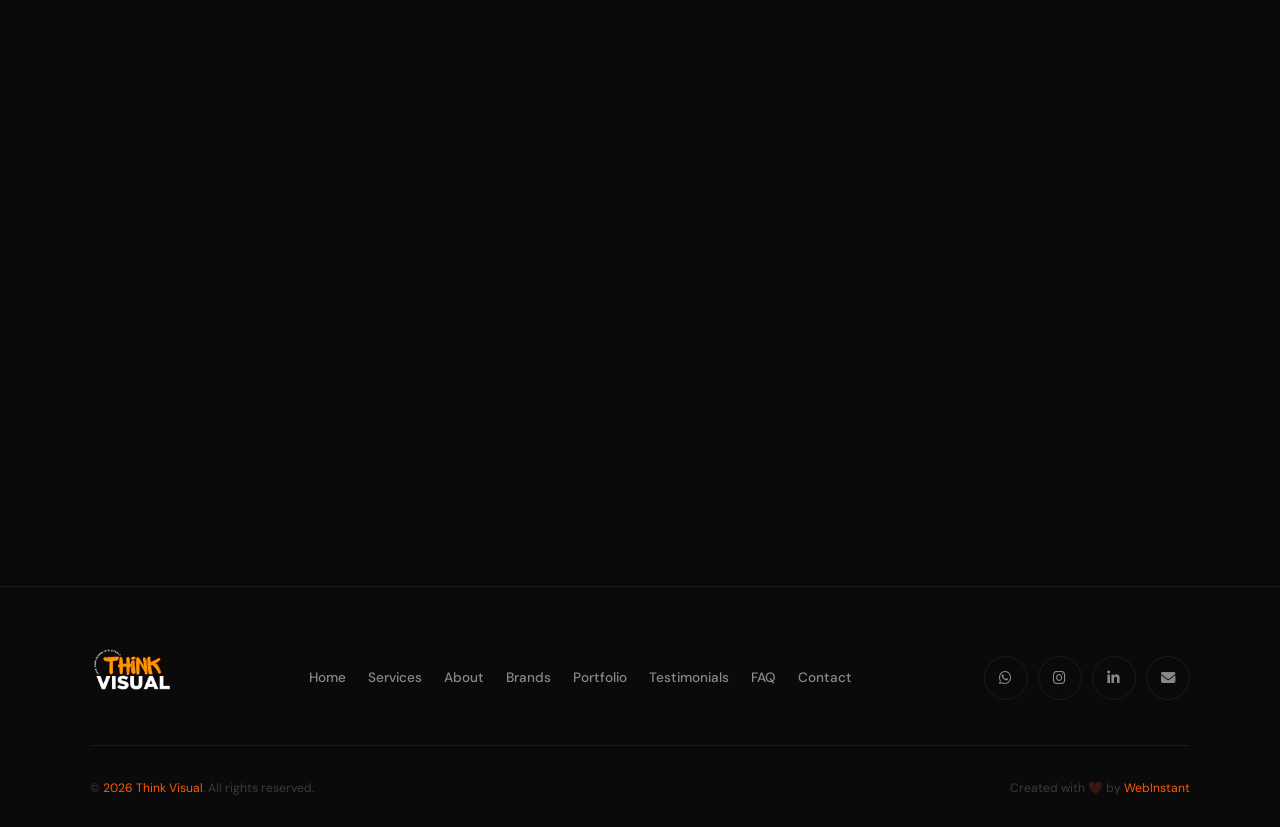
==== commit d84659b6: "files upload" ====
--- a/index.html
+++ b/index.html
@@ -1,315 +1,5139 @@
-<!DOCTYPE html>
+<!doctype html>
 <html lang="en">
-
-<head>
-  <meta charset="UTF-8" />
-  <meta name="viewport" content="width=device-width, initial-scale=1.0" />
-
-  <title>Aayush Sharma | Video Editor & Motion Graphics Artist</title>
-
-  <!-- SEO Meta -->
-  <meta name="description"
-    content="Portfolio of Aayush Sharma, a creative video editor specializing in cinematic edits, motion graphics, color grading, and storytelling.">
-  <meta name="keywords"
-    content="Aayush Sharma, Video Editor, Motion Graphics, Color Grading, Reels Editing, Storytelling, Freelance Editor, Think Visual">
-  <meta name="author" content="Aayush Sharma">
-  <meta name="robots" content="index, follow" />
-
-  <!-- Open Graph -->
-  <meta property="og:title" content="Aayush Sharma | Video Editor Portfolio" />
-  <meta property="og:description"
-    content="Cinematic edits, reels, motion graphics and more — explore Aayush Sharma's creative editing work." />
-  <meta property="og:image" content="Logo-12.png" />
-  <meta property="og:url" content="https://thinkvisual.in" />
-  <meta property="og:type" content="website" />
-
-  <!-- Twitter Card -->
-  <meta name="twitter:card" content="summary_large_image" />
-  <meta name="twitter:title" content="Aayush Sharma | Video Editor" />
-  <meta name="twitter:description" content="Explore cinematic edits and reels by Aayush Sharma." />
-  <meta name="twitter:image" content="Logo-12.png" />
-
-  <!-- Favicon -->
-  <link rel="icon" href="Logo-12.png" type="image/png" />
-
-  <!-- CSS & Fonts -->
-  <link rel="stylesheet" href="style.css" />
-  <link href="https://fonts.googleapis.com/css2?family=Poppins:wght@400;600&display=swap" rel="stylesheet" />
-  <link rel="stylesheet" href="https://cdnjs.cloudflare.com/ajax/libs/font-awesome/6.5.0/css/all.min.css" />
-</head>
-
-<body>
-  <!-- Header -->
-  <header class="navbar">
-    <div class="logo">
-      <img src="Logo-12.png" alt="Think Visual" height="100px" />
-    </div>
-
-    <!-- Hamburger icon for mobile -->
-    <div class="hamburger" onclick="toggleMenu()">☰</div>
-
-    <!-- Navigation Menu -->
-    <nav id="nav-menu">
-      <ul>
-        <li><a href="#home" class="active">Home</a></li>
-        <li><a href="#services">Services</a></li>
-        <li><a href="#about">About me</a></li>
-        <li><a href="#portfolio">Portfolio</a></li>
-        <li><a href="#contact">Contact</a></li>
-      </ul>
-    </nav>
-
-    <a href="https://api.whatsapp.com/send/?phone=919693055335" class="btn orange">Hire Me</a>
-  </header>
-
-
-  <!-- Hero Section -->
-  <section class="hero" id="home">
-    <div class="hero-left">
-      <h4 class="intro-text">Hi, I am</h4>
-      <h1 class="hero-name">Aayush Sharma</h1>
-      <h2 class="highlight">Video Editor & Motion Graphics Artist</h2>
-
-      <p class="hero-tagline">
-        I craft cinematic edits, scroll-stopping reels, and impactful visual stories that engage and inspire.
-      </p>
-
-      <div class="socials">
-        <a href="https://api.whatsapp.com/send/?phone=919693055335" target="_blank">
-          <img src="WhatsApp.png" alt="WhatsApp">
+  <head>
+    <meta charset="UTF-8" />
+    <meta
+      name="viewport"
+      content="width=device-width, initial-scale=1.0, viewport-fit=cover"
+    />
+    <title>
+      Think Visual | Video Editing, Web Development & Digital Marketing
+    </title>
+    <meta
+      name="description"
+      content="Think Visual — Premium video editing, motion graphics, web development, and digital marketing services. Cinematic edits, responsive websites, and scroll-stopping content for brands and creators."
+    />
+    <meta
+      name="keywords"
+      content="Think Visual, Video Editing, Motion Graphics, Web Development, Digital Marketing, Color Grading, Social Media Management, Reels Editing, Cinematic Edits, Brand Storytelling, Aayush Sharma, Creative Agency"
+    />
+    <meta name="author" content="Think Visual" />
+    <meta name="robots" content="index, follow, max-image-preview:large" />
+    <link rel="canonical" href="https://thinkvisual.in/" />
+    <meta
+      property="og:title"
+      content="Think Visual — Video Editing, Web Development & Digital Marketing"
+    />
+    <meta
+      property="og:description"
+      content="Think Visual delivers cinematic edits, motion graphics, responsive web development, and data-driven digital marketing. Elevate your brand with creative visual storytelling."
+    />
+    <meta property="og:url" content="https://thinkvisual.in/" />
+    <meta property="og:type" content="website" />
+    <meta property="og:site_name" content="Think Visual" />
+    <meta property="og:locale" content="en_IN" />
+    <meta property="og:image" content="https://thinkvisual.in/think-visual-logo.png" />
+    <meta property="og:image:alt" content="Think Visual — Video Editing, Web Development & Digital Marketing Agency" />
+    <meta name="twitter:card" content="summary_large_image" />
+    <meta
+      name="twitter:title"
+      content="Think Visual — Video Editing, Web Development & Digital Marketing"
+    />
+    <meta
+      name="twitter:description"
+      content="Premium video editing, motion graphics, web development, and digital marketing for brands and creators."
+    />
+    <meta name="twitter:image" content="https://thinkvisual.in/think-visual-logo.png" />
+    <meta name="theme-color" content="#ff5900" />
+
+    <link rel="preconnect" href="https://fonts.googleapis.com" />
+    <link rel="preconnect" href="https://fonts.gstatic.com" crossorigin />
+    <link rel="icon" href="think-visual-logo.png" type="image/png" />
+    <link rel="apple-touch-icon" href="think-visual-logo.png" />
+    <link rel="manifest" href="site.webmanifest" />
+    <link
+      rel="stylesheet"
+      href="https://cdnjs.cloudflare.com/ajax/libs/font-awesome/6.5.0/css/all.min.css"
+      crossorigin="anonymous"
+    />
+    <link
+      href="https://fonts.googleapis.com/css2?family=Bebas+Neue&family=DM+Sans:ital,opsz,wght@0,9..40,300;0,9..40,400;0,9..40,500;0,9..40,600;1,9..40,300&display=swap"
+      rel="stylesheet"
+    />
+
+    <style>
+      /* ══ VARIABLES ═══════════════════════════════════════════ */
+      :root {
+        --primary: #ff5900;
+        --primary-dark: #cc4700;
+        --primary-glow: rgba(255, 89, 0, 0.18);
+        --primary-glow-strong: rgba(255, 89, 0, 0.45);
+        --black: #000000;
+        --dark: #0a0a0a;
+        --dark-mid: #111111;
+        --dark-card: #141414;
+        --border: rgba(255, 255, 255, 0.07);
+        --border-hover: rgba(255, 89, 0, 0.35);
+        --light-gray: #888;
+        --white: #f5f5f5;
+        --transition: all 0.3s cubic-bezier(0.4, 0, 0.2, 1);
+        --radius: 14px;
+        --font-display: "Bebas Neue", sans-serif;
+        --font-body: "DM Sans", sans-serif;
+        --nav-h: 70px;
+        --section-px: clamp(16px, 5vw, 80px);
+        --section-py: clamp(64px, 8vw, 120px);
+      }
+
+      /* ══ RESET ═══════════════════════════════════════════════ */
+      *,
+      *::before,
+      *::after {
+        margin: 0;
+        padding: 0;
+        box-sizing: border-box;
+      }
+
+      @media (prefers-reduced-motion: reduce) {
+        *,
+        *::before,
+        *::after {
+          animation-duration: 0.01ms !important;
+          transition-duration: 0.01ms !important;
+        }
+
+        html {
+          scroll-behavior: auto;
+        }
+      }
+
+      html {
+        scroll-behavior: smooth;
+        font-size: 16px;
+      }
+
+      body {
+        font-family: var(--font-body);
+        background: var(--black);
+        color: var(--white);
+        line-height: 1.65;
+        overflow-x: hidden;
+      }
+
+      body::before {
+        content: "";
+        position: fixed;
+        inset: 0;
+        z-index: 9999;
+        pointer-events: none;
+        opacity: 0.025;
+        background-image: url("data:image/svg+xml,%3Csvg viewBox='0 0 512 512' xmlns='http://www.w3.org/2000/svg'%3E%3Cfilter id='n'%3E%3CfeTurbulence type='fractalNoise' baseFrequency='0.85' numOctaves='4' stitchTiles='stitch'/%3E%3C/filter%3E%3Crect width='100%25' height='100%25' filter='url(%23n)'/%3E%3C/svg%3E");
+        background-size: 180px;
+      }
+
+      a {
+        text-decoration: none;
+        color: inherit;
+        transition: var(--transition);
+      }
+
+      img {
+        max-width: 100%;
+        height: auto;
+        -webkit-user-drag: none;
+      }
+
+      section {
+        padding: var(--section-py) var(--section-px);
+      }
+
+      a:focus-visible,
+      button:focus-visible,
+      input:focus-visible,
+      textarea:focus-visible {
+        outline: 2px solid var(--primary);
+        outline-offset: 3px;
+        border-radius: 3px;
+      }
+
+      /* ══ SKIP LINK ══════════════════════════════════════════ */
+      .skip-link {
+        position: absolute;
+        top: -100%;
+        left: 16px;
+        background: var(--primary);
+        color: #000;
+        padding: 8px 16px;
+        border-radius: 0 0 6px 6px;
+        font-weight: 700;
+        font-size: 0.9rem;
+        z-index: 9998;
+        transition: top 0.2s;
+      }
+
+      .skip-link:focus {
+        top: 0;
+      }
+
+      /* ══ UTILITY ════════════════════════════════════════════ */
+      .sr-only {
+        position: absolute;
+        width: 1px;
+        height: 1px;
+        padding: 0;
+        margin: -1px;
+        overflow: hidden;
+        clip: rect(0, 0, 0, 0);
+        white-space: nowrap;
+        border-width: 0;
+      }
+
+      /* ══ BUTTONS ════════════════════════════════════════════ */
+      .btn {
+        display: inline-flex;
+        align-items: center;
+        gap: 8px;
+        padding: 13px 28px;
+        border-radius: 7px;
+        font-weight: 600;
+        font-size: 0.9rem;
+        font-family: var(--font-body);
+        transition: var(--transition);
+        border: 2px solid transparent;
+        cursor: pointer;
+        letter-spacing: 0.3px;
+        min-height: 48px;
+      }
+
+      .btn.orange {
+        background: var(--primary);
+        color: #000;
+      }
+
+      .btn.orange:hover {
+        background: var(--primary-dark);
+        transform: translateY(-2px);
+        box-shadow: 0 10px 28px var(--primary-glow-strong);
+      }
+
+      .btn.outline {
+        background: transparent;
+        border-color: rgba(255, 255, 255, 0.2);
+        color: var(--white);
+      }
+
+      .btn.outline:hover {
+        border-color: var(--primary);
+        color: var(--primary);
+        transform: translateY(-2px);
+      }
+
+      /* ══ SECTION HEADERS ════════════════════════════════════ */
+      .section-tag {
+        display: inline-block;
+        font-size: 0.72rem;
+        font-weight: 600;
+        letter-spacing: 3.5px;
+        text-transform: uppercase;
+        color: var(--primary);
+        margin-bottom: 10px;
+      }
+
+      .section-title {
+        font-family: var(--font-display);
+        font-size: clamp(2.2rem, 5vw, 3.8rem);
+        letter-spacing: 2px;
+        line-height: 1;
+        margin-bottom: 14px;
+      }
+
+      .section-subtitle {
+        color: var(--light-gray);
+        font-size: 0.92rem;
+        max-width: 540px;
+        margin: 0 auto 56px;
+        line-height: 1.75;
+      }
+
+      .section-header {
+        text-align: center;
+      }
+
+      .divider {
+        width: 44px;
+        height: 3px;
+        background: linear-gradient(90deg, var(--primary), transparent);
+        border-radius: 2px;
+        margin: 12px auto 0;
+      }
+
+      .divider.left {
+        margin-left: 0;
+      }
+
+      /* ══ NAVBAR ════════════════════════════════════════════ */
+      .navbar {
+        position: fixed;
+        top: 0;
+        left: 0;
+        width: 100%;
+        padding: 0 var(--section-px);
+        height: var(--nav-h);
+        z-index: 1000;
+        display: flex;
+        justify-content: space-between;
+        align-items: center;
+        transition:
+          background 0.4s ease,
+          height 0.3s cubic-bezier(0.4, 0, 0.2, 1),
+          box-shadow 0.4s ease;
+        gap: 0;
+      }
+
+      .nav-progress {
+        position: absolute;
+        bottom: 0;
+        left: 0;
+        height: 2px;
+        width: 0%;
+        background: linear-gradient(90deg, var(--primary), #ff9a3c);
+        transition: width 0.1s linear;
+        z-index: 1;
+      }
+
+      .navbar.scrolled {
+        background: rgba(5, 5, 5, 0.95);
+        backdrop-filter: blur(24px);
+        -webkit-backdrop-filter: blur(24px);
+        border-bottom: 1px solid rgba(255, 89, 0, 0.12);
+        box-shadow:
+          0 8px 40px rgba(0, 0, 0, 0.6),
+          0 1px 0 rgba(255, 89, 0, 0.08);
+        height: 60px;
+      }
+
+      .logo-text {
+        font-family: var(--font-display);
+        font-size: 1.65rem;
+        letter-spacing: 4px;
+        color: var(--white);
+        display: flex;
+        align-items: center;
+        gap: 2px;
+      }
+
+      .logo-text span {
+        color: var(--primary);
+      }
+
+      .logo img {
+        height: 50px;
+        transition: height 0.3s cubic-bezier(0.4, 0, 0.2, 1);
+      }
+
+      .navbar.scrolled .logo img {
+        height: 40px;
+      }
+
+      #nav-menu {
+        display: flex;
+        align-items: center;
+      }
+
+      #nav-menu ul {
+        display: flex;
+        gap: 30px;
+        list-style: none;
+        align-items: center;
+      }
+
+      #nav-menu ul li a {
+        color: rgba(255, 255, 255, 0.6);
+        font-weight: 500;
+        font-size: 0.88rem;
+        letter-spacing: 0.3px;
+        position: relative;
+        padding: 4px 0;
+      }
+
+      #nav-menu ul li a::after {
+        content: "";
+        position: absolute;
+        bottom: -2px;
+        left: 50%;
+        transform: translateX(-50%);
+        width: 0;
+        height: 2px;
+        background: var(--primary);
+        transition: width 0.3s cubic-bezier(0.4, 0, 0.2, 1);
+        border-radius: 1px;
+      }
+
+      #nav-menu ul li a:hover,
+      #nav-menu ul li a.active {
+        color: var(--white);
+      }
+
+      #nav-menu ul li a:hover::after,
+      #nav-menu ul li a.active::after {
+        width: 100%;
+      }
+
+      .nav-right {
+        display: flex;
+        align-items: center;
+        gap: 10px;
+        flex-shrink: 0;
+      }
+
+      .hamburger {
+        display: none;
+        flex-direction: column;
+        cursor: pointer;
+        padding: 8px;
+        width: 48px;
+        min-width: 48px;
+        min-height: 48px;
+        align-items: center;
+        justify-content: center;
+        background: rgba(255, 255, 255, 0.05);
+        border: 1px solid rgba(255, 255, 255, 0.1);
+        border-radius: 10px;
+        z-index: 1001;
+        flex-shrink: 0;
+        transition:
+          background 0.3s ease,
+          border-color 0.3s ease;
+        position: relative;
+        overflow: hidden;
+      }
+
+      .hamburger::before {
+        content: "";
+        position: absolute;
+        inset: 0;
+        background: radial-gradient(
+          circle at center,
+          rgba(255, 89, 0, 0.15) 0%,
+          transparent 70%
+        );
+        opacity: 0;
+        transition: opacity 0.3s ease;
+      }
+
+      .hamburger:hover {
+        background: rgba(255, 89, 0, 0.1);
+        border-color: rgba(255, 89, 0, 0.35);
+      }
+
+      .hamburger:hover::before {
+        opacity: 1;
+      }
+
+      .hamburger[aria-expanded="true"] {
+        background: rgba(255, 89, 0, 0.12);
+        border-color: rgba(255, 89, 0, 0.4);
+      }
+
+      .hamburger .bar {
+        display: block;
+        width: 22px;
+        height: 2px;
+        background: var(--white);
+        border-radius: 2px;
+        transform-origin: center;
+        transition:
+          transform 0.38s cubic-bezier(0.4, 0, 0.2, 1),
+          opacity 0.25s ease,
+          width 0.3s ease,
+          background 0.3s ease;
+      }
+
+      .hamburger .bar:nth-child(1) {
+        margin-bottom: 5px;
+      }
+
+      .hamburger .bar:nth-child(2) {
+        margin-bottom: 5px;
+      }
+
+      .hamburger[aria-expanded="true"] .bar:nth-child(1) {
+        transform: translateY(7px) rotate(45deg);
+        background: var(--primary);
+      }
+
+      .hamburger[aria-expanded="true"] .bar:nth-child(2) {
+        opacity: 0;
+        width: 0;
+      }
+
+      .hamburger[aria-expanded="true"] .bar:nth-child(3) {
+        transform: translateY(-7px) rotate(-45deg);
+        background: var(--primary);
+      }
+
+      /* ══ MOBILE DRAWER ══════════════════════════════════════ */
+      .mobile-drawer {
+        position: fixed;
+        top: 0;
+        right: -100%;
+        left: auto;
+        width: min(82vw, 310px);
+        height: 100dvh;
+        background: #060606;
+        z-index: 2000;
+        transition: right 0.42s cubic-bezier(0.4, 0, 0.2, 1);
+        display: flex;
+        flex-direction: column;
+        box-shadow: -8px 0 60px rgba(0, 0, 0, 0.8);
+        overflow: hidden;
+      }
+
+      .mobile-drawer::after {
+        content: "";
+        position: absolute;
+        top: 0;
+        left: 0;
+        width: 1px;
+        height: 100%;
+        background: linear-gradient(
+          180deg,
+          transparent 0%,
+          rgba(255, 89, 0, 0.5) 20%,
+          rgba(255, 89, 0, 0.3) 60%,
+          transparent 100%
+        );
+      }
+
+      .mobile-drawer::before {
+        content: "";
+        position: absolute;
+        top: -80px;
+        right: -60px;
+        width: 260px;
+        height: 260px;
+        background: radial-gradient(
+          circle,
+          rgba(255, 89, 0, 0.08) 0%,
+          transparent 65%
+        );
+        pointer-events: none;
+        z-index: 0;
+      }
+
+      .mobile-drawer.active {
+        right: 0;
+      }
+
+      .drawer-header {
+        display: flex;
+        justify-content: space-between;
+        align-items: center;
+        padding: 20px 18px 16px;
+        border-bottom: 1px solid rgba(255, 255, 255, 0.05);
+        flex-shrink: 0;
+        position: relative;
+        z-index: 1;
+      }
+
+      .drawer-logo {
+        display: flex;
+        align-items: center;
+      }
+
+      .drawer-logo img {
+        height: 36px;
+        object-fit: contain;
+      }
+
+      .drawer-logo-text {
+        font-family: var(--font-display);
+        font-size: 1.3rem;
+        letter-spacing: 4px;
+        color: var(--white);
+        display: flex;
+        align-items: center;
+        gap: 2px;
+      }
+
+      .drawer-logo-text span {
+        color: var(--primary);
+      }
+
+      .drawer-close-btn {
+        background: rgba(255, 255, 255, 0.06);
+        border: 1px solid rgba(255, 255, 255, 0.1);
+        border-radius: 50%;
+        width: 40px;
+        height: 40px;
+        display: flex;
+        align-items: center;
+        justify-content: center;
+        cursor: pointer;
+        transition: var(--transition);
+        color: rgba(255, 255, 255, 0.6);
+        font-size: 0.95rem;
+        flex-shrink: 0;
+      }
+
+      .drawer-close-btn:hover {
+        background: rgba(255, 89, 0, 0.15);
+        border-color: var(--primary);
+        color: var(--primary);
+        transform: rotate(90deg) scale(1.05);
+      }
+
+      .mobile-nav-links {
+        flex: 1;
+        display: flex;
+        flex-direction: column;
+        gap: 2px;
+        padding: 18px 12px 18px;
+        overflow-y: auto;
+        position: relative;
+        z-index: 1;
+      }
+
+      .mobile-nav-links a {
+        font-size: 0.97rem;
+        font-weight: 500;
+        padding: 13px 16px;
+        color: rgba(255, 255, 255, 0.65);
+        border-radius: 10px;
+        transition:
+          background 0.25s ease,
+          color 0.25s ease,
+          transform 0.25s ease,
+          border-color 0.25s ease;
+        letter-spacing: 0.2px;
+        display: flex;
+        align-items: center;
+        gap: 14px;
+        border-left: 2px solid transparent;
+        opacity: 0;
+        transform: translateX(18px);
+      }
+
+      .mobile-drawer.active .mobile-nav-links a {
+        animation: drawerLinkIn 0.4s cubic-bezier(0.4, 0, 0.2, 1) forwards;
+      }
+
+      .mobile-drawer.active .mobile-nav-links a:nth-child(1) {
+        animation-delay: 0.08s;
+      }
+      .mobile-drawer.active .mobile-nav-links a:nth-child(2) {
+        animation-delay: 0.13s;
+      }
+      .mobile-drawer.active .mobile-nav-links a:nth-child(3) {
+        animation-delay: 0.18s;
+      }
+      .mobile-drawer.active .mobile-nav-links a:nth-child(4) {
+        animation-delay: 0.23s;
+      }
+      .mobile-drawer.active .mobile-nav-links a:nth-child(5) {
+        animation-delay: 0.28s;
+      }
+      .mobile-drawer.active .mobile-nav-links a:nth-child(6) {
+        animation-delay: 0.33s;
+      }
+
+      @keyframes drawerLinkIn {
+        to {
+          opacity: 1;
+          transform: translateX(0);
+        }
+      }
+
+      .mobile-nav-links a .nav-icon {
+        width: 34px;
+        height: 34px;
+        border-radius: 8px;
+        background: rgba(255, 255, 255, 0.05);
+        border: 1px solid rgba(255, 255, 255, 0.07);
+        display: flex;
+        align-items: center;
+        justify-content: center;
+        flex-shrink: 0;
+        transition:
+          background 0.25s ease,
+          border-color 0.25s ease;
+      }
+
+      .mobile-nav-links a .nav-icon i {
+        font-size: 0.82rem;
+        color: var(--light-gray);
+        transition: color 0.25s ease;
+      }
+
+      .mobile-nav-links a .nav-label {
+        flex: 1;
+      }
+
+      .mobile-nav-links a .nav-arrow {
+        font-size: 0.7rem;
+        color: rgba(255, 255, 255, 0.2);
+        transition:
+          transform 0.25s ease,
+          color 0.25s ease;
+      }
+
+      .mobile-nav-links a:hover {
+        background: rgba(255, 89, 0, 0.08);
+        color: var(--white);
+        border-left-color: rgba(255, 89, 0, 0.5);
+        transform: translateX(2px);
+      }
+
+      .mobile-nav-links a:hover .nav-icon {
+        background: rgba(255, 89, 0, 0.12);
+        border-color: rgba(255, 89, 0, 0.3);
+      }
+
+      .mobile-nav-links a:hover .nav-icon i {
+        color: var(--primary);
+      }
+
+      .mobile-nav-links a:hover .nav-arrow {
+        transform: translateX(3px);
+        color: var(--primary);
+      }
+
+      .mobile-nav-links a.active {
+        background: rgba(255, 89, 0, 0.12);
+        color: var(--white);
+        border-left-color: var(--primary);
+        font-weight: 600;
+      }
+
+      .mobile-nav-links a.active .nav-icon {
+        background: rgba(255, 89, 0, 0.18);
+        border-color: rgba(255, 89, 0, 0.4);
+      }
+
+      .mobile-nav-links a.active .nav-icon i {
+        color: var(--primary);
+      }
+
+      .drawer-footer {
+        position: relative;
+        z-index: 1;
+      }
+
+      .drawer-socials {
+        display: flex;
+        gap: 8px;
+        padding: 0 14px 12px;
+        flex-shrink: 0;
+      }
+
+      .drawer-socials a {
+        flex: 1;
+        height: 40px;
+        border-radius: 9px;
+        border: 1px solid rgba(255, 255, 255, 0.08);
+        background: rgba(255, 255, 255, 0.03);
+        display: flex;
+        align-items: center;
+        justify-content: center;
+        color: rgba(255, 255, 255, 0.45);
+        font-size: 0.85rem;
+        transition: var(--transition);
+      }
+
+      .drawer-socials a:hover {
+        border-color: var(--primary);
+        color: var(--primary);
+        background: rgba(255, 89, 0, 0.1);
+        transform: translateY(-2px);
+      }
+
+      .drawer-hire-section {
+        padding: 10px 14px 32px;
+        border-top: 1px solid rgba(255, 255, 255, 0.05);
+        flex-shrink: 0;
+      }
+
+      .drawer-hire-btn {
+        display: flex;
+        align-items: center;
+        justify-content: center;
+        gap: 10px;
+        background: var(--primary);
+        color: #000;
+        padding: 15px 18px;
+        border-radius: 12px;
+        font-weight: 700;
+        font-size: 0.93rem;
+        width: 100%;
+        text-align: center;
+        transition: var(--transition);
+        letter-spacing: 0.2px;
+        box-shadow: 0 4px 20px rgba(255, 89, 0, 0.25);
+      }
+
+      .drawer-hire-btn:hover {
+        background: var(--primary-dark);
+        transform: translateY(-2px);
+        box-shadow: 0 10px 28px rgba(255, 89, 0, 0.45);
+      }
+
+      .menu-overlay {
+        position: fixed;
+        inset: 0;
+        background: rgba(0, 0, 0, 0.75);
+        backdrop-filter: blur(6px);
+        -webkit-backdrop-filter: blur(6px);
+        z-index: 1999;
+        opacity: 0;
+        visibility: hidden;
+        transition:
+          opacity 0.35s ease,
+          visibility 0.35s ease;
+      }
+
+      .menu-overlay.active {
+        opacity: 1;
+        visibility: visible;
+      }
+
+      /* ══ HERO ══════════════════════════════════════════════ */
+      .hero {
+        min-height: 100vh;
+        min-height: 100svh;
+        display: flex;
+        align-items: center;
+        padding: calc(var(--nav-h) + 40px) var(--section-px) 60px;
+        position: relative;
+        overflow: hidden;
+      }
+
+      .hero-bg {
+        position: absolute;
+        inset: 0;
+        z-index: 0;
+        overflow: hidden;
+        pointer-events: none;
+      }
+
+      .hero-bg::before {
+        content: "";
+        position: absolute;
+        width: min(800px, 140vw);
+        height: min(800px, 140vw);
+        background: radial-gradient(
+          circle,
+          rgba(255, 89, 0, 0.1) 0%,
+          transparent 65%
+        );
+        top: -250px;
+        right: -150px;
+        animation: floatOrb 9s ease-in-out infinite alternate;
+        will-change: transform;
+      }
+
+      .hero-bg::after {
+        content: "";
+        position: absolute;
+        width: min(500px, 90vw);
+        height: min(500px, 90vw);
+        background: radial-gradient(
+          circle,
+          rgba(255, 89, 0, 0.06) 0%,
+          transparent 70%
+        );
+        bottom: -100px;
+        left: 50px;
+        animation: floatOrb 12s ease-in-out infinite alternate-reverse;
+        will-change: transform;
+      }
+
+      .hero-scanline {
+        position: absolute;
+        inset: 0;
+        z-index: 1;
+        pointer-events: none;
+        background: repeating-linear-gradient(
+          0deg,
+          transparent,
+          transparent 3px,
+          rgba(0, 0, 0, 0.02) 3px,
+          rgba(0, 0, 0, 0.02) 4px
+        );
+      }
+
+      @keyframes floatOrb {
+        0% {
+          transform: translate(0, 0) scale(1);
+        }
+        100% {
+          transform: translate(50px, 35px) scale(1.12);
+        }
+      }
+
+      .hero-container {
+        max-width: 1200px;
+        margin: 0 auto;
+        display: flex;
+        align-items: center;
+        gap: clamp(32px, 5vw, 80px);
+        width: 100%;
+        position: relative;
+        z-index: 2;
+      }
+
+      .hero-left {
+        flex: 1;
+        max-width: 600px;
+      }
+
+      .hero-right {
+        flex: 1;
+        display: flex;
+        justify-content: center;
+        position: relative;
+      }
+
+      .hero-eyebrow {
+        display: inline-flex;
+        align-items: center;
+        gap: 10px;
+        font-size: 0.75rem;
+        font-weight: 600;
+        letter-spacing: 4px;
+        text-transform: uppercase;
+        color: var(--primary);
+        margin-bottom: 16px;
+      }
+
+      .hero-eyebrow::before {
+        content: "";
+        display: block;
+        width: 30px;
+        height: 2px;
+        background: var(--primary);
+      }
+
+      .hero-name {
+        font-family: var(--font-display);
+        font-size: clamp(3.5rem, 8.5vw, 6.5rem);
+        letter-spacing: 4px;
+        line-height: 0.9;
+        margin-bottom: 16px;
+        background: linear-gradient(
+          135deg,
+          #ffffff 45%,
+          rgba(255, 89, 0, 0.75)
+        );
+        -webkit-background-clip: text;
+        background-clip: text;
+        color: transparent;
+      }
+
+      .hero-title {
+        font-size: clamp(0.95rem, 2.2vw, 1.2rem);
+        font-weight: 300;
+        color: rgba(255, 255, 255, 0.55);
+        margin-bottom: 22px;
+        letter-spacing: 0.5px;
+      }
+
+      .hero-title strong {
+        color: var(--primary);
+        font-weight: 600;
+      }
+
+      .hero-tagline {
+        color: rgba(255, 255, 255, 0.5);
+        font-size: 0.93rem;
+        margin-bottom: 32px;
+        line-height: 1.85;
+        max-width: 480px;
+        border-left: 2px solid var(--primary);
+        padding-left: 18px;
+      }
+
+      .hero-socials {
+        display: flex;
+        gap: 10px;
+        margin-bottom: 30px;
+        flex-wrap: wrap;
+      }
+
+      .hero-socials a {
+        width: 46px;
+        height: 46px;
+        border-radius: 50%;
+        border: 1px solid var(--border);
+        background: rgba(255, 255, 255, 0.03);
+        display: flex;
+        align-items: center;
+        justify-content: center;
+        font-size: 1rem;
+        color: var(--light-gray);
+        transition: var(--transition);
+      }
+
+      .hero-socials a:hover {
+        border-color: var(--primary);
+        color: var(--primary);
+        transform: translateY(-3px);
+        background: rgba(255, 89, 0, 0.1);
+        box-shadow: 0 8px 20px rgba(255, 89, 0, 0.2);
+      }
+
+      .hero-buttons {
+        display: flex;
+        gap: 14px;
+        margin-bottom: 44px;
+        flex-wrap: wrap;
+      }
+
+      .hero-counters {
+        display: flex;
+        align-items: stretch;
+        border: 1px solid var(--border);
+        border-radius: 12px;
+        overflow: hidden;
+        backdrop-filter: blur(8px);
+        background: rgba(255, 255, 255, 0.025);
+        max-width: 420px;
+      }
+
+      .counter-item {
+        flex: 1;
+        padding: 18px 16px;
+        text-align: center;
+      }
+
+      .counter-item + .counter-item {
+        border-left: 1px solid var(--border);
+      }
+
+      .counter-value {
+        font-family: var(--font-display);
+        font-size: 2rem;
+        letter-spacing: 1px;
+        color: var(--primary);
+        line-height: 1;
+        margin-bottom: 4px;
+      }
+
+      .counter-label {
+        font-size: 0.68rem;
+        color: var(--light-gray);
+        text-transform: uppercase;
+        letter-spacing: 1.5px;
+      }
+
+      .hero-image-wrapper {
+        position: relative;
+        display: inline-block;
+      }
+
+      .hero-image-wrapper::before {
+        content: "";
+        position: absolute;
+        inset: -3px;
+        border-radius: 26px;
+        background: linear-gradient(135deg, var(--primary) 0%, transparent 55%);
+        z-index: -1;
+        opacity: 0.55;
+      }
+
+      .hero-image-wrapper::after {
+        content: "";
+        position: absolute;
+        inset: 0;
+        border-radius: 24px;
+        box-shadow:
+          0 0 90px rgba(255, 89, 0, 0.22),
+          0 0 200px rgba(255, 89, 0, 0.08);
+        pointer-events: none;
+        z-index: 1;
+      }
+
+      .hero-img {
+        width: 100%;
+        max-width: 380px;
+        border-radius: 24px;
+        display: block;
+        position: relative;
+        z-index: 0;
+        filter: brightness(0.92) contrast(1.05);
+      }
+
+      .hero-img-placeholder {
+        width: 340px;
+        height: 420px;
+        border-radius: 24px;
+        background: linear-gradient(145deg, #1c1c1c, #111);
+        display: flex;
+        flex-direction: column;
+        align-items: center;
+        justify-content: center;
+        gap: 14px;
+        border: 1px solid var(--border);
+      }
+
+      .hero-img-placeholder i {
+        font-size: 5rem;
+        color: rgba(255, 89, 0, 0.3);
+      }
+
+      .hero-img-placeholder p {
+        color: var(--light-gray);
+        font-size: 0.85rem;
+      }
+
+      .hero-badge {
+        position: absolute;
+        bottom: -18px;
+        left: -28px;
+        background: var(--primary);
+        color: #000;
+        padding: 12px 18px;
+        border-radius: 10px;
+        font-weight: 700;
+        font-size: 0.78rem;
+        text-transform: uppercase;
+        letter-spacing: 1px;
+        box-shadow: 0 8px 26px rgba(255, 89, 0, 0.45);
+        animation: badgePulse 3s ease-in-out infinite;
+        will-change: transform;
+        display: flex;
+        align-items: center;
+        gap: 7px;
+      }
+
+      @keyframes badgePulse {
+        0%,
+        100% {
+          transform: scale(1);
+        }
+        50% {
+          transform: scale(1.04);
+        }
+      }
+
+      .hero-scroll {
+        position: absolute;
+        bottom: 36px;
+        left: 50%;
+        transform: translateX(-50%);
+        display: flex;
+        flex-direction: column;
+        align-items: center;
+        gap: 8px;
+        color: rgba(255, 255, 255, 0.25);
+        font-size: 0.7rem;
+        letter-spacing: 2px;
+        text-transform: uppercase;
+        z-index: 3;
+      }
+
+      .hero-scroll-line {
+        width: 1px;
+        height: 40px;
+        background: linear-gradient(
+          to bottom,
+          rgba(255, 89, 0, 0.6),
+          transparent
+        );
+        animation: scrollPulse 2s ease-in-out infinite;
+      }
+
+      @keyframes scrollPulse {
+        0%,
+        100% {
+          opacity: 0.3;
+          transform: scaleY(1);
+        }
+        50% {
+          opacity: 1;
+          transform: scaleY(1.1);
+        }
+      }
+
+      /* ══ SERVICES ══════════════════════════════════════════ */
+      .services {
+        background: var(--dark);
+        position: relative;
+        overflow: hidden;
+      }
+
+      .services::before {
+        content: "";
+        position: absolute;
+        top: 0;
+        left: 50%;
+        transform: translateX(-50%);
+        width: 700px;
+        height: 1px;
+        background: linear-gradient(
+          90deg,
+          transparent,
+          var(--primary),
+          transparent
+        );
+      }
+
+      .services-grid {
+        display: grid;
+        grid-template-columns: repeat(auto-fit, minmax(min(260px, 100%), 1fr));
+        gap: 20px;
+        max-width: 1140px;
+        margin: 56px auto 0;
+      }
+
+      .service-card {
+        background: var(--dark-card);
+        border: 1px solid var(--border);
+        border-radius: var(--radius);
+        padding: 34px 26px;
+        position: relative;
+        overflow: hidden;
+        transition: var(--transition);
+      }
+
+      .service-card::before {
+        content: "";
+        position: absolute;
+        top: 0;
+        left: 0;
+        width: 100%;
+        height: 2px;
+        background: linear-gradient(90deg, var(--primary), transparent);
+        transform: scaleX(0);
+        transform-origin: left;
+        transition: var(--transition);
+      }
+
+      .service-card:hover {
+        transform: translateY(-6px);
+        border-color: var(--border-hover);
+        box-shadow: 0 20px 50px rgba(0, 0, 0, 0.45);
+      }
+
+      .service-card:hover::before {
+        transform: scaleX(1);
+      }
+
+      .service-icon {
+        width: 52px;
+        height: 52px;
+        border-radius: 11px;
+        background: rgba(255, 89, 0, 0.1);
+        border: 1px solid rgba(255, 89, 0, 0.18);
+        display: flex;
+        align-items: center;
+        justify-content: center;
+        margin-bottom: 20px;
+        font-size: 1.3rem;
+        color: var(--primary);
+        transition: var(--transition);
+      }
+
+      .service-card:hover .service-icon {
+        background: var(--primary);
+        color: #000;
+        box-shadow: 0 8px 20px rgba(255, 89, 0, 0.3);
+      }
+
+      .service-card h3 {
+        font-size: 1.05rem;
+        margin-bottom: 10px;
+        font-weight: 600;
+      }
+
+      .service-card p {
+        color: var(--light-gray);
+        font-size: 0.875rem;
+        line-height: 1.75;
+      }
+
+      .service-number {
+        position: absolute;
+        top: 16px;
+        right: 20px;
+        font-family: var(--font-display);
+        font-size: 3.5rem;
+        color: rgba(255, 89, 0, 0.05);
+        line-height: 1;
+        letter-spacing: 2px;
+        pointer-events: none;
+      }
+
+      /* ══ ABOUT ═════════════════════════════════════════════ */
+      .about {
+        background: var(--black);
+        position: relative;
+      }
+
+      .about-inner {
+        max-width: 1100px;
+        margin: 0 auto;
+        display: grid;
+        grid-template-columns: 1fr 1fr;
+        gap: 80px;
+        align-items: center;
+      }
+
+      .about-text-col {
+        text-align: left;
+      }
+
+      .about-text-col .section-tag {
+        display: block;
+      }
+
+      .about-text-col .section-title {
+        margin-bottom: 20px;
+      }
+
+      .about-text-col .divider {
+        margin-left: 0;
+        margin-bottom: 28px;
+      }
+
+      .about-body {
+        color: rgba(255, 255, 255, 0.58);
+        font-size: 0.92rem;
+        line-height: 1.9;
+        margin-bottom: 14px;
+      }
+
+      .about-body:last-of-type {
+        margin-bottom: 30px;
+      }
+
+      .skills-grid {
+        display: grid;
+        grid-template-columns: repeat(2, 1fr);
+        gap: 28px;
+      }
+
+      .circle-skill {
+        text-align: center;
+      }
+
+      .progress-ring-wrap {
+        position: relative;
+        width: 110px;
+        height: 110px;
+        margin: 0 auto 12px;
+      }
+
+      .progress-ring-wrap svg {
+        position: absolute;
+        top: 0;
+        left: 0;
+        transform: rotate(-90deg);
+      }
+
+      .progress-ring-wrap circle {
+        fill: none;
+        stroke-width: 7;
+        stroke-linecap: round;
+      }
+
+      .ring-bg {
+        stroke: rgba(255, 255, 255, 0.05);
+      }
+
+      .ring-fg {
+        stroke: var(--primary);
+        stroke-dasharray: 314.159;
+        stroke-dashoffset: 314.159;
+        transition: stroke-dashoffset 1.5s cubic-bezier(0.4, 0, 0.2, 1);
+        filter: drop-shadow(0 0 6px rgba(255, 89, 0, 0.5));
+      }
+
+      .skill-icon-wrap {
+        position: absolute;
+        top: 50%;
+        left: 50%;
+        transform: translate(-50%, -50%);
+        width: 68px;
+        height: 68px;
+        border-radius: 50%;
+        background: var(--dark-card);
+        border: 1px solid var(--border);
+        display: flex;
+        align-items: center;
+        justify-content: center;
+        overflow: hidden;
+      }
+
+      .skill-icon-wrap img {
+        width: 42px;
+        height: 42px;
+        object-fit: contain;
+      }
+
+      .skill-icon-wrap i {
+        font-size: 1.5rem;
+        color: var(--primary);
+      }
+
+      .circle-skill .skill-name {
+        font-weight: 600;
+        font-size: 0.83rem;
+        margin-bottom: 3px;
+      }
+
+      .circle-skill .skill-pct {
+        color: var(--primary);
+        font-weight: 700;
+        font-size: 0.78rem;
+      }
+
+      /* ══ TEAM ══════════════════════════════════════════════ */
+      .team {
+        background: var(--dark);
+        position: relative;
+      }
+
+      .team-grid {
+        display: flex;
+        flex-wrap: wrap;
+        justify-content: center;
+        gap: 28px;
+        max-width: 1100px;
+        margin: 50px auto 0;
+      }
+
+      .team-card {
+        background: var(--dark-card);
+        border: 1px solid var(--border);
+        border-radius: 22px;
+        padding: 28px 24px;
+        width: 240px;
+        text-align: center;
+        transition: var(--transition);
+      }
+
+      .team-card:hover {
+        transform: translateY(-6px);
+        border-color: var(--border-hover);
+        box-shadow: 0 18px 40px rgba(0, 0, 0, 0.5);
+      }
+
+      .team-pfp {
+        width: 100px;
+        height: 100px;
+        border-radius: 50%;
+        object-fit: cover;
+        margin: 0 auto 16px;
+        border: 2px solid var(--primary);
+        background: #1a1a1a;
+        display: block;
+      }
+
+      .team-name {
+        font-size: 1.15rem;
+        font-weight: 700;
+        margin-bottom: 3px;
+      }
+
+      .team-role {
+        font-size: 0.72rem;
+        color: var(--primary);
+        text-transform: uppercase;
+        font-weight: 600;
+        letter-spacing: 1px;
+        margin-bottom: 12px;
+      }
+
+      .team-exp {
+        font-size: 0.82rem;
+        color: var(--light-gray);
+        border-top: 1px solid var(--border);
+        padding-top: 12px;
+      }
+
+      /* ══ BRANDS ════════════════════════════════════════════ */
+      .brands {
+        background: var(--dark);
+        overflow: hidden;
+        position: relative;
+      }
+
+      .brands::after {
+        content: "";
+        position: absolute;
+        bottom: 0;
+        left: 50%;
+        transform: translateX(-50%);
+        width: 700px;
+        height: 1px;
+        background: linear-gradient(
+          90deg,
+          transparent,
+          var(--border),
+          transparent
+        );
+      }
+
+      .brands-wrapper {
+        width: 100%;
+        overflow: hidden;
+        position: relative;
+        mask: linear-gradient(
+          90deg,
+          transparent 0%,
+          black 8%,
+          black 92%,
+          transparent 100%
+        );
+        -webkit-mask: linear-gradient(
+          90deg,
+          transparent 0%,
+          black 8%,
+          black 92%,
+          transparent 100%
+        );
+      }
+
+      .brands-track {
+        display: flex;
+        gap: 32px;
+        align-items: center;
+        width: max-content;
+        will-change: transform;
+        animation: scrollBrandsLinear 26s linear infinite;
+      }
+
+      .brands-wrapper:hover .brands-track {
+        animation-play-state: paused;
+      }
+
+      @keyframes scrollBrandsLinear {
+        0% {
+          transform: translateX(0);
+        }
+        100% {
+          transform: translateX(calc(-50% - 16px));
+        }
+      }
+
+      .brand-item {
+        flex-shrink: 0;
+        background: rgba(255, 255, 255, 0.025);
+        border-radius: 100px;
+        padding: 14px 28px;
+        border: 1px solid var(--border);
+        transition: var(--transition);
+        text-align: center;
+        min-width: 140px;
+      }
+
+      .brand-item:hover {
+        border-color: var(--primary);
+        transform: scale(1.03);
+        background: rgba(255, 89, 0, 0.06);
+      }
+
+      .brand-pfp {
+        width: 90px;
+        height: 90px;
+        border-radius: 50%;
+        object-fit: cover;
+        margin: 0 auto 12px;
+        border: 2px solid var(--primary);
+        background: #fff;
+        display: block;
+      }
+
+      .brand-name {
+        font-weight: 600;
+        font-size: 0.88rem;
+        letter-spacing: 0.5px;
+        color: rgba(255, 255, 255, 0.75);
+      }
+
+      /* ══ PORTFOLIO ═════════════════════════════════════════ */
+      .portfolio {
+        background: var(--black);
+        position: relative;
+        overflow: hidden;
+      }
+
+      .portfolio-filter {
+        display: flex;
+        justify-content: center;
+        gap: 10px;
+        flex-wrap: wrap;
+        margin: 40px 0 0;
+      }
+
+      .filter-pill {
+        padding: 9px 20px;
+        border-radius: 100px;
+        border: 1px solid var(--border);
+        background: transparent;
+        color: var(--light-gray);
+        font-family: var(--font-body);
+        font-size: 0.83rem;
+        font-weight: 500;
+        cursor: pointer;
+        transition: var(--transition);
+        letter-spacing: 0.3px;
+        min-height: 40px;
+      }
+
+      .filter-pill:hover,
+      .filter-pill.active {
+        border-color: var(--primary);
+        color: var(--white);
+        background: rgba(255, 89, 0, 0.1);
+      }
+
+      .filter-pill.active {
+        background: var(--primary);
+        color: #000;
+        border-color: var(--primary);
+      }
+
+      .portfolio-grid {
+        display: grid;
+        grid-template-columns: repeat(auto-fill, minmax(min(280px, 100%), 1fr));
+        gap: 18px;
+        max-width: 1200px;
+        margin: 56px auto 0;
+      }
+
+      .video-card {
+        position: relative;
+        border-radius: var(--radius);
+        overflow: hidden;
+        border: 1px solid var(--border);
+        background: var(--dark-card);
+        transition: var(--transition);
+        animation: fadeInUp 0.4s ease forwards;
+        opacity: 0;
+      }
+
+      .video-card:nth-child(-n + 9) {
+        animation: none;
+        opacity: 1;
+      }
+
+      .video-card:hover {
+        transform: scale(1.02);
+        border-color: var(--border-hover);
+        box-shadow: 0 16px 50px rgba(0, 0, 0, 0.55);
+      }
+
+      .video-card video {
+        width: 100%;
+        display: block;
+        aspect-ratio: 9/16;
+        object-fit: cover;
+        border-radius: var(--radius);
+      }
+
+      .video-label {
+        position: absolute;
+        bottom: 0;
+        left: 0;
+        right: 0;
+        padding: 24px 14px 14px;
+        background: linear-gradient(to top, rgba(0, 0, 0, 0.7), transparent);
+        font-size: 0.78rem;
+        font-weight: 500;
+        color: rgba(255, 255, 255, 0.7);
+        letter-spacing: 0.3px;
+        pointer-events: none;
+        opacity: 0;
+        transition: var(--transition);
+      }
+
+      .video-card:hover .video-label {
+        opacity: 1;
+      }
+
+      .website-card {
+        position: relative;
+        border-radius: var(--radius);
+        overflow: hidden;
+        border: 1px solid var(--border);
+        background: var(--dark-card);
+        transition: var(--transition);
+        animation: fadeInUp 0.4s ease forwards;
+        opacity: 0;
+      }
+      .website-card:nth-child(-n + 9) {
+        animation: none;
+        opacity: 1;
+      }
+      .website-card:hover {
+        transform: scale(1.02);
+        border-color: var(--border-hover);
+        box-shadow: 0 16px 50px rgba(0, 0, 0, 0.55);
+      }
+      .website-card .website-image {
+        aspect-ratio: 16/9;
+        object-fit: cover;
+        display: block;
+        background: #0a0a0a;
+      }
+      .website-card .website-overlay {
+        position: absolute;
+        inset: 0;
+        background: rgba(0, 0, 0, 0.7);
+        backdrop-filter: blur(4px);
+        display: flex;
+        align-items: center;
+        justify-content: center;
+        opacity: 0;
+        transition: opacity 0.35s ease;
+      }
+      .website-card:hover .website-overlay {
+        opacity: 1;
+      }
+      .website-card .website-link {
+        display: inline-flex;
+        align-items: center;
+        gap: 10px;
+        padding: 12px 24px;
+        background: var(--primary);
+        color: #000;
+        border-radius: 8px;
+        font-weight: 600;
+        font-size: 0.9rem;
+        transition: transform 0.3s ease;
+      }
+      .website-card .website-link:hover {
+        transform: scale(1.05);
+      }
+      .website-card .video-label {
+        opacity: 1;
+        background: linear-gradient(to top, rgba(0, 0, 0, 0.85), transparent);
+        padding: 20px 12px 12px;
+        font-size: 0.7rem;
+      }
+      .website-card .video-label .web-tag {
+        display: inline-block;
+        font-size: 0.55rem;
+        background: rgba(255, 89, 0, 0.2);
+        padding: 2px 8px;
+        border-radius: 4px;
+        color: var(--primary);
+        margin-top: 4px;
+        letter-spacing: 0.5px;
+      }
+
+      .portfolio-scroll-hint {
+        display: none;
+      }
+
+      .view-more-container {
+        text-align: center;
+        margin-top: 48px;
+      }
+
+      .view-more-btn {
+        display: inline-flex;
+        align-items: center;
+        gap: 12px;
+        border: 2px solid rgba(255, 89, 0, 0.4);
+        color: var(--primary);
+        padding: 14px 36px;
+        font-size: 1rem;
+        font-weight: 600;
+        font-family: var(--font-body);
+        border-radius: 50px;
+        cursor: pointer;
+        transition: var(--transition);
+        background: rgba(255, 89, 0, 0.05);
+        backdrop-filter: blur(10px);
+        letter-spacing: 0.5px;
+        min-height: 52px;
+      }
+
+      .view-more-btn i {
+        font-size: 1rem;
+        transition: transform 0.3s ease;
+      }
+
+      .view-more-btn:hover {
+        background: var(--primary);
+        color: var(--black);
+        border-color: var(--primary);
+        transform: translateY(-3px);
+        box-shadow: 0 10px 25px rgba(255, 89, 0, 0.3);
+      }
+
+      .view-more-btn:hover i {
+        transform: translateX(4px);
+      }
+
+      .view-more-btn a {
+        color: inherit;
+      }
+
+      @keyframes fadeInUp {
+        from {
+          opacity: 0;
+          transform: translateY(20px);
+        }
+        to {
+          opacity: 1;
+          transform: translateY(0);
+        }
+      }
+
+      /* ══ CASE STUDIES ═══════════════════════════════════════ */
+      .case-studies {
+        background: var(--dark);
+        position: relative;
+      }
+
+      .case-studies-grid {
+        display: grid;
+        grid-template-columns: repeat(auto-fit, minmax(min(300px, 100%), 1fr));
+        gap: 24px;
+        max-width: 1140px;
+        margin: 56px auto 0;
+      }
+
+      .case-card {
+        background: var(--dark-card);
+        border: 1px solid var(--border);
+        border-radius: var(--radius);
+        overflow: hidden;
+        transition: var(--transition);
+      }
+
+      .case-card:hover {
+        transform: translateY(-4px);
+        border-color: var(--border-hover);
+        box-shadow: 0 20px 50px rgba(0, 0, 0, 0.4);
+      }
+
+      .case-card .case-media {
+        aspect-ratio: 16/9;
+        background: #111;
+        display: flex;
+        align-items: center;
+        justify-content: center;
+        color: var(--light-gray);
+        font-size: 2rem;
+        position: relative;
+        overflow: hidden;
+      }
+
+      .case-card .case-media img,
+      .case-card .case-media video {
+        width: 100%;
+        height: 100%;
+        object-fit: cover;
+      }
+
+      .case-card .case-body {
+        padding: 24px 22px 28px;
+      }
+
+      .case-card .case-tag {
+        display: inline-block;
+        font-size: 0.6rem;
+        font-weight: 600;
+        text-transform: uppercase;
+        letter-spacing: 1.5px;
+        color: var(--primary);
+        background: rgba(255, 89, 0, 0.1);
+        padding: 4px 12px;
+        border-radius: 4px;
+        margin-bottom: 10px;
+      }
+
+      .case-card h4 {
+        font-size: 1.1rem;
+        font-weight: 600;
+        margin-bottom: 8px;
+      }
+
+      .case-card .case-desc {
+        color: var(--light-gray);
+        font-size: 0.85rem;
+        line-height: 1.7;
+        margin-bottom: 12px;
+      }
+
+      .case-card .case-metrics {
+        display: flex;
+        gap: 20px;
+        flex-wrap: wrap;
+        border-top: 1px solid var(--border);
+        padding-top: 14px;
+        margin-top: 4px;
+      }
+
+      .case-card .metric {
+        display: flex;
+        align-items: baseline;
+        gap: 4px;
+      }
+
+      .case-card .metric .value {
+        font-weight: 700;
+        color: var(--primary);
+        font-size: 1.05rem;
+      }
+
+      .case-card .metric .label {
+        font-size: 0.7rem;
+        color: var(--light-gray);
+        text-transform: uppercase;
+        letter-spacing: 0.5px;
+      }
+
+      .case-card .case-quote {
+        font-style: italic;
+        color: rgba(255, 255, 255, 0.5);
+        font-size: 0.85rem;
+        border-left: 2px solid var(--primary);
+        padding-left: 14px;
+        margin-top: 14px;
+      }
+
+      /* ══ TESTIMONIALS ═══════════════════════════════════════ */
+      .testimonials {
+        background: var(--black);
+        position: relative;
+      }
+
+      .testimonials-grid {
+        display: grid;
+        grid-template-columns: repeat(auto-fit, minmax(min(260px, 100%), 1fr));
+        gap: 24px;
+        max-width: 1140px;
+        margin: 56px auto 0;
+      }
+
+      .testimonial-card {
+        background: var(--dark-card);
+        border: 1px solid var(--border);
+        border-radius: var(--radius);
+        padding: 28px 24px;
+        transition: var(--transition);
+        position: relative;
+      }
+
+      .testimonial-card:hover {
+        border-color: var(--border-hover);
+        transform: translateY(-3px);
+      }
+
+      .testimonial-card .quote-icon {
+        font-size: 2rem;
+        color: rgba(255, 89, 0, 0.15);
+        margin-bottom: 8px;
+        line-height: 1;
+      }
+
+      .testimonial-card blockquote {
+        color: rgba(255, 255, 255, 0.7);
+        font-size: 0.9rem;
+        line-height: 1.8;
+        font-style: italic;
+        margin-bottom: 16px;
+      }
+
+      .testimonial-card .client-info {
+        display: flex;
+        align-items: center;
+        gap: 14px;
+        border-top: 1px solid var(--border);
+        padding-top: 16px;
+      }
+
+      .testimonial-card .client-avatar {
+        width: 48px;
+        height: 48px;
+        border-radius: 50%;
+        background: #222;
+        border: 2px solid var(--primary);
+        object-fit: cover;
+        flex-shrink: 0;
+      }
+
+      .testimonial-card .client-name {
+        font-weight: 600;
+        font-size: 0.9rem;
+      }
+
+      .testimonial-card .client-role {
+        font-size: 0.72rem;
+        color: var(--light-gray);
+      }
+
+      .testimonial-card .client-rating {
+        color: #fbbf24;
+        font-size: 0.8rem;
+        letter-spacing: 2px;
+        margin-top: 2px;
+      }
+
+      /* ══ FAQ ════════════════════════════════════════════════ */
+      .faq {
+        background: var(--dark);
+        position: relative;
+      }
+
+      .faq-grid {
+        max-width: 800px;
+        margin: 56px auto 0;
+        display: grid;
+        gap: 12px;
+      }
+
+      .faq-item {
+        background: var(--dark-card);
+        border: 1px solid var(--border);
+        border-radius: var(--radius);
+        overflow: hidden;
+        transition: var(--transition);
+      }
+
+      .faq-item:hover {
+        border-color: var(--border-hover);
+      }
+
+      .faq-question {
+        width: 100%;
+        padding: 18px 22px;
+        background: transparent;
+        border: none;
+        color: var(--white);
+        font-family: var(--font-body);
+        font-size: 0.95rem;
+        font-weight: 500;
+        text-align: left;
+        cursor: pointer;
+        display: flex;
+        justify-content: space-between;
+        align-items: center;
+        gap: 16px;
+        transition: var(--transition);
+        min-height: 56px;
+      }
+
+      .faq-question:hover {
+        color: var(--primary);
+      }
+
+      .faq-question .faq-icon {
+        font-size: 0.8rem;
+        color: var(--primary);
+        transition: transform 0.3s ease;
+        flex-shrink: 0;
+      }
+
+      .faq-item.active .faq-question .faq-icon {
+        transform: rotate(180deg);
+      }
+
+      .faq-answer {
+        max-height: 0;
+        overflow: hidden;
+        transition: max-height 0.4s cubic-bezier(0.4, 0, 0.2, 1);
+      }
+
+      .faq-answer-inner {
+        padding: 0 22px 20px;
+        color: var(--light-gray);
+        font-size: 0.88rem;
+        line-height: 1.8;
+      }
+
+      .faq-item.active .faq-answer {
+        max-height: 300px;
+      }
+
+      /* ══ CONTACT ═══════════════════════════════════════════ */
+      .contact {
+        background: var(--dark);
+        text-align: center;
+        position: relative;
+      }
+
+      .contact::before {
+        content: "";
+        position: absolute;
+        top: 0;
+        left: 50%;
+        transform: translateX(-50%);
+        width: 700px;
+        height: 1px;
+        background: linear-gradient(
+          90deg,
+          transparent,
+          var(--primary),
+          transparent
+        );
+      }
+
+      .contact-wrapper {
+        max-width: 1100px;
+        margin: 0 auto;
+        display: grid;
+        grid-template-columns: 1fr 1.2fr;
+        gap: 60px;
+        align-items: start;
+        text-align: left;
+      }
+
+      .contact-info-col {
+        padding-top: 8px;
+      }
+
+      .contact-info-col .section-tag {
+        display: block;
+      }
+
+      .contact-info-col .section-title {
+        margin-bottom: 16px;
+      }
+
+      .contact-info-col .divider {
+        margin-left: 0;
+        margin-bottom: 24px;
+      }
+
+      .contact-info-col p {
+        color: var(--light-gray);
+        font-size: 0.92rem;
+        line-height: 1.8;
+        margin-bottom: 28px;
+      }
+
+      .contact-methods {
+        display: grid;
+        gap: 16px;
+      }
+
+      .contact-method {
+        display: flex;
+        align-items: center;
+        gap: 16px;
+        padding: 16px 20px;
+        background: var(--dark-card);
+        border: 1px solid var(--border);
+        border-radius: var(--radius);
+        transition: var(--transition);
+      }
+
+      .contact-method:hover {
+        border-color: var(--border-hover);
+      }
+
+      .contact-method .method-icon {
+        width: 44px;
+        height: 44px;
+        border-radius: 50%;
+        background: rgba(255, 89, 0, 0.1);
+        display: flex;
+        align-items: center;
+        justify-content: center;
+        font-size: 1rem;
+        color: var(--primary);
+        flex-shrink: 0;
+      }
+
+      .contact-method .method-content h4 {
+        font-size: 0.85rem;
+        font-weight: 600;
+        margin-bottom: 2px;
+      }
+
+      .contact-method .method-content p {
+        font-size: 0.82rem;
+        color: var(--light-gray);
+        margin-bottom: 0;
+      }
+
+      .contact-method .method-content .method-response {
+        font-size: 0.7rem;
+        color: rgba(255, 255, 255, 0.3);
+      }
+
+      .contact-form-col .contact-form {
+        max-width: 100%;
+        margin: 0;
+        display: grid;
+        gap: 16px;
+        text-align: left;
+      }
+
+      .form-row {
+        display: grid;
+        grid-template-columns: 1fr 1fr;
+        gap: 16px;
+      }
+
+      .contact-form input,
+      .contact-form textarea {
+        width: 100%;
+        padding: 14px 18px;
+        background: rgba(255, 255, 255, 0.04);
+        border: 1px solid var(--border);
+        border-radius: 9px;
+        color: var(--white);
+        font-family: var(--font-body);
+        font-size: 0.9rem;
+        transition: var(--transition);
+        min-height: 48px;
+      }
+
+      .contact-form input::placeholder,
+      .contact-form textarea::placeholder {
+        color: rgba(255, 255, 255, 0.2);
+      }
+
+      .contact-form input:focus,
+      .contact-form textarea:focus {
+        outline: none;
+        border-color: var(--primary);
+        background: rgba(255, 89, 0, 0.04);
+        box-shadow: 0 0 0 3px rgba(255, 89, 0, 0.08);
+      }
+
+      .contact-form textarea {
+        min-height: 150px;
+        resize: vertical;
+      }
+
+      .contact-form .btn {
+        justify-content: center;
+        width: 100%;
+        padding: 15px;
+        font-size: 0.95rem;
+      }
+
+      #form-status {
+        display: none;
+        padding: 12px 16px;
+        border-radius: 9px;
+        font-size: 0.88rem;
+        font-weight: 500;
+      }
+
+      /* ══ FOOTER ════════════════════════════════════════════ */
+      footer {
+        background: var(--dark);
+        padding: 60px var(--section-px) 28px;
+        border-top: 1px solid var(--border);
+      }
+
+      .footer-top {
+        max-width: 1100px;
+        margin: 0 auto;
+        display: flex;
+        flex-wrap: wrap;
+        justify-content: space-between;
+        align-items: center;
+        gap: 28px;
+        padding-bottom: 36px;
+        border-bottom: 1px solid var(--border);
+        margin-bottom: 32px;
+      }
+
+      .footer-logo-text {
+        font-family: var(--font-display);
+        font-size: 1.75rem;
+        letter-spacing: 4px;
+        color: var(--white);
+      }
+
+      .footer-logo-text span {
+        color: var(--primary);
+      }
+
+      .footer-tagline {
+        color: var(--light-gray);
+        font-size: 0.82rem;
+        margin-top: 4px;
+      }
+
+      .footer-nav {
+        display: flex;
+        flex-wrap: wrap;
+        gap: 22px;
+      }
+
+      .footer-nav a {
+        color: var(--light-gray);
+        font-size: 0.85rem;
+        font-weight: 500;
+      }
+
+      .footer-nav a:hover {
+        color: var(--primary);
+      }
+
+      .footer-socials {
+        display: flex;
+        gap: 10px;
+      }
+
+      .footer-socials a {
+        width: 44px;
+        height: 44px;
+        border-radius: 50%;
+        border: 1px solid var(--border);
+        display: flex;
+        align-items: center;
+        justify-content: center;
+        color: var(--light-gray);
+        font-size: 0.9rem;
+        transition: var(--transition);
+      }
+
+      .footer-socials a:hover {
+        border-color: var(--primary);
+        color: var(--primary);
+        background: rgba(255, 89, 0, 0.08);
+      }
+
+      .footer-bottom {
+        max-width: 1100px;
+        margin: 0 auto;
+        display: flex;
+        flex-wrap: wrap;
+        justify-content: space-between;
+        align-items: center;
+        gap: 12px;
+      }
+
+      .footer-contact-info {
+        color: var(--light-gray);
+        font-size: 0.8rem;
+        display: flex;
+        gap: 22px;
+        flex-wrap: wrap;
+      }
+
+      .footer-contact-info a {
+        color: var(--light-gray);
+        display: flex;
+        align-items: center;
+        gap: 6px;
+      }
+
+      .footer-contact-info a:hover {
+        color: var(--primary);
+      }
+
+      .footer-credit {
+        color: rgba(255, 255, 255, 0.2);
+        font-size: 0.76rem;
+      }
+
+      .footer-credit span {
+        color: var(--primary);
+      }
+
+      /* ══ SCROLL ANIMATIONS ═════════════════════════════════ */
+      .reveal {
+        opacity: 0;
+        transform: translateY(28px);
+        transition:
+          opacity 0.65s ease,
+          transform 0.65s ease;
+      }
+
+      .reveal.visible {
+        opacity: 1;
+        transform: none;
+      }
+
+      .reveal-delay-1 {
+        transition-delay: 0.08s;
+      }
+      .reveal-delay-2 {
+        transition-delay: 0.16s;
+      }
+      .reveal-delay-3 {
+        transition-delay: 0.24s;
+      }
+      .reveal-delay-4 {
+        transition-delay: 0.32s;
+      }
+      .reveal-delay-5 {
+        transition-delay: 0.4s;
+      }
+      .reveal-delay-6 {
+        transition-delay: 0.48s;
+      }
+
+      /* ══ RESPONSIVE ════════════════════════════════════════════ */
+      html,
+      body {
+        max-width: 100%;
+        overflow-x: hidden;
+      }
+
+      *,
+      *::before,
+      *::after {
+        box-sizing: border-box;
+        min-width: 0;
+      }
+
+      img,
+      video,
+      iframe,
+      embed,
+      object {
+        max-width: 100%;
+        height: auto;
+      }
+
+      @media (min-width: 1400px) {
+        .hero-container {
+          max-width: 1340px;
+        }
+        .services-grid {
+          max-width: 1340px;
+          grid-template-columns: repeat(4, 1fr);
+        }
+        .about-inner {
+          max-width: 1200px;
+        }
+        .portfolio-grid {
+          max-width: 1340px;
+          grid-template-columns: repeat(auto-fill, minmax(300px, 1fr));
+        }
+        .footer-top,
+        .footer-bottom {
+          max-width: 1300px;
+        }
+        .hero-name {
+          font-size: 7rem;
+        }
+        .case-studies-grid {
+          max-width: 1340px;
+        }
+        .testimonials-grid {
+          max-width: 1340px;
+        }
+      }
+
+      @media (max-width: 1023px) {
+        #nav-menu {
+          display: none;
+        }
+        .hamburger {
+          display: flex;
+        }
+        .about-inner {
+          grid-template-columns: 1fr;
+          gap: 48px;
+        }
+        .skills-col {
+          max-width: 500px;
+          margin: 0 auto;
+          width: 100%;
+        }
+        .contact-wrapper {
+          grid-template-columns: 1fr;
+          gap: 40px;
+        }
+        .contact-info-col .section-title {
+          font-size: clamp(1.8rem, 6vw, 2.8rem);
+        }
+      }
+
+      @media (min-width: 1024px) {
+        .hamburger {
+          display: none !important;
+          width: 0 !important;
+          min-width: 0 !important;
+          padding: 0 !important;
+          margin: 0 !important;
+          overflow: hidden !important;
+          pointer-events: none !important;
+        }
+        #nav-menu {
+          display: flex !important;
+        }
+      }
+
+      @media (max-width: 767px) {
+        :root {
+          --nav-h: 62px;
+          --section-px: clamp(16px, 4vw, 28px);
+        }
+
+        .navbar {
+          padding: 0 18px;
+        }
+        .navbar.scrolled {
+          height: 54px;
+        }
+        .logo img {
+          height: 44px;
+        }
+        .navbar.scrolled .logo img {
+          height: 36px;
+        }
+        .btn-hire-text {
+          display: none;
+        }
+        .nav-right .btn {
+          padding: 10px 14px;
+          font-size: 0.82rem;
+          min-height: 42px;
+        }
+        .nav-right {
+          gap: 6px;
+        }
+
+        .hero {
+          padding: calc(var(--nav-h) + 28px) var(--section-px) 56px;
+          align-items: flex-start;
+        }
+        .hero-container {
+          flex-direction: column;
+          gap: 36px;
+          align-items: center;
+          text-align: center;
+          width: 100%;
+        }
+        .hero-left {
+          max-width: 100%;
+          width: 100%;
+          display: flex;
+          flex-direction: column;
+          align-items: center;
+        }
+        .hero-right {
+          order: -1;
+          width: 100%;
+          justify-content: center;
+        }
+        .hero-eyebrow {
+          justify-content: center;
+        }
+        .hero-tagline {
+          border-left: none;
+          border-top: 2px solid var(--primary);
+          padding-left: 0;
+          padding-top: 14px;
+          text-align: center;
+          max-width: 100%;
+        }
+        .hero-socials {
+          justify-content: center;
+        }
+        .hero-buttons {
+          justify-content: center;
+          width: 100%;
+        }
+        .hero-img {
+          max-width: 260px;
+          width: 260px;
+          height: auto;
+        }
+        .hero-img-placeholder {
+          width: 240px;
+          height: 300px;
+        }
+        .hero-badge {
+          bottom: -14px;
+          left: -8px;
+          font-size: 0.68rem;
+          padding: 9px 13px;
+        }
+        .hero-counters {
+          max-width: 100%;
+          width: 100%;
+        }
+        .hero-scroll {
+          display: none;
+        }
+
+        .section-title {
+          font-size: clamp(2rem, 8vw, 3rem);
+        }
+
+        .services-grid {
+          grid-template-columns: repeat(2, 1fr);
+          gap: 14px;
+        }
+
+        .about-inner {
+          grid-template-columns: 1fr;
+          gap: 40px;
+        }
+        .skills-grid {
+          grid-template-columns: repeat(2, 1fr);
+          gap: 20px;
+        }
+
+        .team-grid {
+          gap: 16px;
+          flex-wrap: wrap;
+          justify-content: center;
+        }
+        .team-card {
+          width: calc(50% - 8px);
+          min-width: 140px;
+          padding: 20px 16px;
+        }
+        .team-pfp {
+          width: 80px;
+          height: 80px;
+        }
+
+        .portfolio-filter {
+          flex-wrap: nowrap;
+          justify-content: flex-start;
+          overflow-x: auto;
+          -webkit-overflow-scrolling: touch;
+          scrollbar-width: none;
+          padding: 4px 0 10px;
+          gap: 8px;
+          mask: linear-gradient(
+            90deg,
+            transparent 0%,
+            black 5%,
+            black 95%,
+            transparent 100%
+          );
+          -webkit-mask: linear-gradient(
+            90deg,
+            transparent 0%,
+            black 5%,
+            black 95%,
+            transparent 100%
+          );
+        }
+        .portfolio-filter::-webkit-scrollbar {
+          display: none;
+        }
+        .filter-pill {
+          flex-shrink: 0;
+          padding: 7px 16px;
+          font-size: 0.8rem;
+        }
+
+        .portfolio-grid {
+          grid-template-columns: repeat(2, 1fr);
+          gap: 10px;
+          margin-top: 28px;
+        }
+        .video-card {
+          border-radius: 10px;
+        }
+        .video-card video {
+          border-radius: 10px;
+        }
+        .video-label {
+          opacity: 1;
+          font-size: 0.72rem;
+          padding: 20px 10px 10px;
+          letter-spacing: 0;
+        }
+        .portfolio-scroll-hint {
+          display: flex;
+          align-items: center;
+          justify-content: center;
+          gap: 6px;
+          color: rgba(255, 255, 255, 0.25);
+          font-size: 0.7rem;
+          letter-spacing: 1.5px;
+          text-transform: uppercase;
+          margin-top: 20px;
+        }
+
+        .case-studies-grid {
+          grid-template-columns: 1fr;
+        }
+        .testimonials-grid {
+          grid-template-columns: 1fr;
+        }
+
+        .contact-wrapper {
+          grid-template-columns: 1fr;
+          gap: 32px;
+        }
+
+        .view-more-container {
+          margin-top: 32px;
+        }
+        .view-more-btn {
+          width: 100%;
+          justify-content: center;
+          padding: 14px 24px;
+          font-size: 0.95rem;
+        }
+
+        .form-row {
+          grid-template-columns: 1fr;
+        }
+
+        footer {
+          padding: 44px 20px 22px;
+        }
+        .footer-top {
+          flex-direction: column;
+          align-items: flex-start;
+          gap: 20px;
+          padding-bottom: 28px;
+        }
+        .footer-nav {
+          gap: 14px;
+          flex-wrap: wrap;
+        }
+        .footer-bottom {
+          flex-direction: column;
+          align-items: flex-start;
+          gap: 8px;
+        }
+      }
+
+      @media (max-width: 480px) {
+        :root {
+          --section-px: 16px;
+        }
+
+        .navbar {
+          padding: 0 14px;
+        }
+        .nav-right {
+          gap: 4px;
+        }
+        .navbar .btn.orange {
+          width: 40px;
+          min-height: 40px;
+          padding: 8px;
+          justify-content: center;
+        }
+        .mobile-drawer {
+          width: 100%;
+          max-width: 100vw;
+        }
+
+        .hero {
+          padding: 80px 16px 48px;
+        }
+        .hero-container {
+          gap: 28px;
+        }
+        .hero-name {
+          font-size: clamp(2.4rem, 16vw, 3.6rem);
+        }
+        .hero-socials a {
+          width: 40px;
+          height: 40px;
+          font-size: 0.9rem;
+        }
+        .hero-buttons {
+          flex-direction: column;
+          width: 100%;
+        }
+        .hero-buttons .btn {
+          width: 100%;
+          justify-content: center;
+        }
+        .hero-img {
+          max-width: 220px;
+          width: 220px;
+          height: auto;
+        }
+        .hero-img-placeholder {
+          width: 220px;
+          height: 280px;
+        }
+        .hero-badge {
+          font-size: 0.7rem;
+          padding: 10px 14px;
+          left: 0;
+          bottom: -16px;
+        }
+
+        .section-title {
+          font-size: clamp(1.9rem, 9vw, 2.8rem);
+        }
+
+        .services-grid {
+          grid-template-columns: 1fr;
+        }
+
+        .about-text-col .btn {
+          width: 100%;
+          justify-content: center;
+        }
+        .skills-grid {
+          grid-template-columns: repeat(2, 1fr);
+          gap: 18px;
+          max-width: 280px;
+          margin: 0 auto;
+        }
+        .progress-ring-wrap,
+        .progress-ring-wrap svg {
+          width: 95px;
+          height: 95px;
+        }
+
+        .team-grid {
+          flex-direction: column;
+          align-items: center;
+        }
+        .team-card {
+          width: 100%;
+          max-width: 320px;
+        }
+
+        .brand-item {
+          padding: 10px 18px;
+          min-width: 110px;
+        }
+        .brand-pfp {
+          width: 70px;
+          height: 70px;
+        }
+
+        .portfolio-grid {
+          grid-template-columns: repeat(2, 1fr);
+          gap: 10px;
+        }
+        .filter-pill {
+          padding: 7px 13px;
+          font-size: 0.75rem;
+          min-height: 36px;
+        }
+
+        .view-more-btn {
+          width: 100%;
+          justify-content: center;
+          padding: 13px 20px;
+        }
+
+        .contact-form input,
+        .contact-form textarea {
+          padding: 12px 14px;
+          font-size: 0.875rem;
+        }
+        .contact-form .btn {
+          font-size: 0.9rem;
+        }
+
+        footer {
+          padding: 44px 16px 24px;
+        }
+        .footer-nav {
+          gap: 10px 18px;
+        }
+        .footer-contact-info {
+          flex-direction: column;
+          gap: 8px;
+        }
+        .footer-credit {
+          font-size: 0.72rem;
+        }
+
+        .counter-value {
+          font-size: 1.65rem;
+        }
+        .counter-label {
+          font-size: 0.62rem;
+        }
+      }
+
+      @media (max-width: 360px) {
+        :root {
+          --nav-h: 56px;
+          --section-px: 14px;
+          --section-py: clamp(40px, 10vw, 80px);
+        }
+
+        .hero {
+          padding: 72px 12px 40px;
+        }
+        .hero-name {
+          font-size: clamp(2.2rem, 17vw, 3rem);
+          letter-spacing: 1px;
+        }
+        .hero-eyebrow {
+          font-size: 0.65rem;
+          letter-spacing: 3px;
+        }
+        .hero-img {
+          max-width: 190px;
+          width: 190px;
+          height: auto;
+        }
+        .hero-img-placeholder {
+          width: 190px;
+          height: 235px;
+        }
+        .hero-counters {
+          flex-direction: column;
+        }
+        .counter-item + .counter-item {
+          border-left: none;
+          border-top: 1px solid var(--border);
+        }
+        .counter-value {
+          font-size: 1.45rem;
+        }
+        .counter-label {
+          font-size: 0.58rem;
+        }
+
+        .section-title {
+          font-size: clamp(1.85rem, 10vw, 2.4rem);
+        }
+
+        .skills-grid {
+          grid-template-columns: repeat(2, 1fr);
+          gap: 14px;
+          max-width: 240px;
+          margin: 0 auto;
+        }
+        .progress-ring-wrap,
+        .progress-ring-wrap svg {
+          width: 84px;
+          height: 84px;
+        }
+        .skill-icon-wrap {
+          width: 56px;
+          height: 56px;
+        }
+        .skill-icon-wrap img {
+          width: 34px;
+          height: 34px;
+        }
+
+        .portfolio-grid {
+          grid-template-columns: 1fr;
+          gap: 12px;
+        }
+        .team-card {
+          width: 100%;
+        }
+        .team-name {
+          font-size: 1rem;
+        }
+
+        .btn {
+          padding: 11px 18px;
+          font-size: 0.82rem;
+        }
+        .portfolio-filter {
+          gap: 6px;
+        }
+        .filter-pill {
+          padding: 6px 11px;
+          font-size: 0.72rem;
+        }
+        .footer-nav {
+          gap: 10px;
+        }
+      }
+
+      @media (max-height: 500px) and (orientation: landscape) {
+        .hero {
+          min-height: auto;
+          padding: calc(var(--nav-h) + 16px) var(--section-px) 32px;
+        }
+        .hero-container {
+          flex-direction: row;
+          text-align: left;
+          gap: 24px;
+          align-items: flex-start;
+        }
+        .hero-left {
+          order: 1;
+          align-items: flex-start;
+        }
+        .hero-right {
+          order: 2;
+        }
+        .hero-eyebrow {
+          justify-content: flex-start;
+        }
+        .hero-tagline {
+          border-left: 2px solid var(--primary);
+          border-top: none;
+          padding-left: 18px;
+          padding-top: 0;
+          text-align: left;
+        }
+        .hero-buttons {
+          flex-direction: row;
+          justify-content: flex-start;
+        }
+        .hero-buttons .btn {
+          width: auto;
+        }
+        .hero-socials {
+          justify-content: flex-start;
+        }
+        .hero-img {
+          max-width: 180px;
+          width: 180px;
+          height: auto;
+        }
+        .hero-img-placeholder {
+          width: 180px;
+          height: 220px;
+        }
+        .hero-counters {
+          max-width: 360px;
+        }
+        .hero-scroll {
+          display: none;
+        }
+      }
+
+      @media (hover: none) and (pointer: coarse) {
+        .service-card:hover,
+        .team-card:hover,
+        .video-card:hover,
+        .hero-socials a:hover,
+        .btn.orange:hover,
+        .btn.outline:hover,
+        .view-more-btn:hover,
+        .footer-socials a:hover,
+        .drawer-socials a:hover,
+        .brand-item:hover,
+        .case-card:hover,
+        .testimonial-card:hover {
+          transform: none;
+          box-shadow: none;
+        }
+        .video-card .video-label {
+          opacity: 1;
+        }
+        .service-card:hover::before {
+          transform: scaleX(0);
+        }
+      }
+
+      @media (-webkit-min-device-pixel-ratio: 2), (min-resolution: 192dpi) {
+        .hero-badge {
+          box-shadow: 0 6px 18px rgba(255, 89, 0, 0.4);
+        }
+      }
+
+      @media print {
+        .navbar,
+        .mobile-drawer,
+        .menu-overlay,
+        .hero-scroll,
+        .hamburger,
+        .brands {
+          display: none !important;
+        }
+        body {
+          background: white;
+          color: black;
+        }
+        section {
+          padding: 20px 16px;
+          break-inside: avoid;
+        }
+        .hero {
+          min-height: auto;
+        }
+      }
+/* ══ CLEAN HERO WITH SMART VIDEO CROPPING ══ */
+
+.hero {
+  min-height: 100vh;
+  min-height: 100svh;
+  display: flex;
+  align-items: center;
+  padding: calc(var(--nav-h) + 40px) var(--section-px) 60px;
+  position: relative;
+  overflow: hidden;
+}
+
+/* ─── Single Background Video ─── */
+.hero-bg-video {
+  position: absolute;
+  inset: 0;
+  z-index: 0;
+  width: 100%;
+  height: 100%;
+  object-fit: cover;
+  pointer-events: none;
+  filter: brightness(0.4) saturate(1.1);
+}
+
+/* ─── Overlay ─── */
+.hero-bg-video-overlay {
+  position: absolute;
+  inset: 0;
+  z-index: -1;
+  background: radial-gradient(
+    ellipse at center,
+    rgba(0, 0, 0, 0.2) 0%,
+    rgba(0, 0, 0, 0.8) 100%
+  );
+  pointer-events: none;
+}
+
+/* ─── Glow effects ─── */
+.hero-bg-glow {
+  position: absolute;
+  inset: 0;
+  z-index: -1;
+  pointer-events: none;
+  overflow: hidden;
+}
+
+.hero-bg-glow::before {
+  content: "";
+  position: absolute;
+  width: min(800px, 140vw);
+  height: min(800px, 140vw);
+  background: radial-gradient(
+    circle,
+    rgba(255, 89, 0, 0.1) 0%,
+    transparent 65%
+  );
+  top: -250px;
+  right: -150px;
+  animation: floatOrb 9s ease-in-out infinite alternate;
+  will-change: transform;
+}
+
+.hero-bg-glow::after {
+  content: "";
+  position: absolute;
+  width: min(500px, 90vw);
+  height: min(500px, 90vw);
+  background: radial-gradient(
+    circle,
+    rgba(255, 89, 0, 0.06) 0%,
+    transparent 70%
+  );
+  bottom: -100px;
+  left: 50px;
+  animation: floatOrb 12s ease-in-out infinite alternate-reverse;
+  will-change: transform;
+}
+
+@keyframes floatOrb {
+  0% {
+    transform: translate(0, 0) scale(1);
+  }
+  100% {
+    transform: translate(50px, 35px) scale(1.12);
+  }
+}
+
+.hero-scanline {
+  position: absolute;
+  inset: 0;
+  z-index: 2;
+  pointer-events: none;
+  background: repeating-linear-gradient(
+    0deg,
+    transparent,
+    transparent 3px,
+    rgba(0, 0, 0, 0.02) 3px,
+    rgba(0, 0, 0, 0.02) 4px
+  );
+}
+
+.hero-container {
+  max-width: 1200px;
+  margin: 0 auto;
+  display: flex;
+  align-items: center;
+  gap: clamp(32px, 5vw, 80px);
+  width: 100%;
+  position: relative;
+  z-index: 3;
+}
+
+.hero-left {
+  flex: 1;
+  max-width: 600px;
+}
+
+.hero-right {
+  flex: 1;
+  display: flex;
+  justify-content: center;
+  position: relative;
+}
+
+/* ─── Text Styles ─── */
+.hero-eyebrow {
+  display: inline-flex;
+  align-items: center;
+  gap: 10px;
+  font-size: 0.75rem;
+  font-weight: 600;
+  letter-spacing: 4px;
+  text-transform: uppercase;
+  color: var(--primary);
+  margin-bottom: 16px;
+}
+
+.hero-eyebrow::before {
+  content: "";
+  display: block;
+  width: 30px;
+  height: 2px;
+  background: var(--primary);
+}
+
+.hero-name {
+  font-family: var(--font-display);
+  font-size: clamp(3.5rem, 8.5vw, 6.5rem);
+  letter-spacing: 4px;
+  line-height: 0.9;
+  margin-bottom: 16px;
+  background: linear-gradient(
+    135deg,
+    #ffffff 45%,
+    rgba(255, 89, 0, 0.75)
+  );
+  -webkit-background-clip: text;
+  background-clip: text;
+  color: transparent;
+}
+
+.hero-title {
+  font-size: clamp(0.95rem, 2.2vw, 1.2rem);
+  font-weight: 300;
+  color: rgba(255, 255, 255, 0.55);
+  margin-bottom: 22px;
+  letter-spacing: 0.5px;
+}
+
+.hero-title strong {
+  color: var(--primary);
+  font-weight: 600;
+}
+
+.hero-tagline {
+  color: rgba(255, 255, 255, 0.5);
+  font-size: 0.93rem;
+  margin-bottom: 32px;
+  line-height: 1.85;
+  max-width: 480px;
+  border-left: 2px solid var(--primary);
+  padding-left: 18px;
+}
+
+.hero-socials {
+  display: flex;
+  gap: 10px;
+  margin-bottom: 30px;
+  flex-wrap: wrap;
+}
+
+.hero-socials a {
+  width: 46px;
+  height: 46px;
+  border-radius: 50%;
+  border: 1px solid rgba(255, 255, 255, 0.12);
+  background: rgba(255, 255, 255, 0.05);
+  backdrop-filter: blur(4px);
+  display: flex;
+  align-items: center;
+  justify-content: center;
+  font-size: 1rem;
+  color: var(--light-gray);
+  transition: var(--transition);
+}
+
+.hero-socials a:hover {
+  border-color: var(--primary);
+  color: var(--primary);
+  transform: translateY(-3px);
+  background: rgba(255, 89, 0, 0.15);
+  box-shadow: 0 8px 20px rgba(255, 89, 0, 0.2);
+}
+
+.hero-buttons {
+  display: flex;
+  gap: 14px;
+  margin-bottom: 44px;
+  flex-wrap: wrap;
+}
+
+.hero-counters {
+  display: flex;
+  align-items: stretch;
+  border: 1px solid rgba(255, 255, 255, 0.08);
+  border-radius: 12px;
+  overflow: hidden;
+  backdrop-filter: blur(12px);
+  background: rgba(0, 0, 0, 0.3);
+  max-width: 420px;
+}
+
+.counter-item {
+  flex: 1;
+  padding: 18px 16px;
+  text-align: center;
+}
+
+.counter-item + .counter-item {
+  border-left: 1px solid rgba(255, 255, 255, 0.08);
+}
+
+.counter-value {
+  font-family: var(--font-display);
+  font-size: 2rem;
+  letter-spacing: 1px;
+  color: var(--primary);
+  line-height: 1;
+  margin-bottom: 4px;
+}
+
+.counter-label {
+  font-size: 0.68rem;
+  color: var(--light-gray);
+  text-transform: uppercase;
+  letter-spacing: 1.5px;
+}
+
+.hero-scroll {
+  position: absolute;
+  bottom: 36px;
+  left: 50%;
+  transform: translateX(-50%);
+  display: flex;
+  flex-direction: column;
+  align-items: center;
+  gap: 8px;
+  color: rgba(255, 255, 255, 0.25);
+  font-size: 0.7rem;
+  letter-spacing: 2px;
+  text-transform: uppercase;
+  z-index: 3;
+}
+
+.hero-scroll-line {
+  width: 1px;
+  height: 40px;
+  background: linear-gradient(
+    to bottom,
+    rgba(255, 89, 0, 0.6),
+    transparent
+  );
+  animation: scrollPulse 2s ease-in-out infinite;
+}
+
+@keyframes scrollPulse {
+  0%,
+  100% {
+    opacity: 0.3;
+    transform: scaleY(1);
+  }
+  50% {
+    opacity: 1;
+    transform: scaleY(1.1);
+  }
+}
+
+/* ═══ RESPONSIVE: Mobile ═══ */
+@media (max-width: 767px) {
+  .hero {
+    padding: calc(var(--nav-h) + 20px) var(--section-px) 40px;
+    min-height: 100dvh;
+  }
+
+  /* Smart crop: focus on center of video */
+  .hero-bg-video {
+    object-fit: cover;
+    object-position: center 30%;
+  }
+
+  .hero-bg-video-overlay {
+    background: radial-gradient(
+      ellipse at center,
+      rgba(0, 0, 0, 0.3) 0%,
+      rgba(0, 0, 0, 0.9) 100%
+    );
+  }
+
+  .hero-container {
+    flex-direction: column;
+    gap: 0;
+    text-align: center;
+  }
+
+  .hero-left {
+    max-width: 100%;
+    display: flex;
+    flex-direction: column;
+    align-items: center;
+  }
+
+  .hero-right {
+    display: none; /* Hide the right side completely on mobile */
+  }
+
+  .hero-name {
+    font-size: clamp(2.8rem, 12vw, 4rem);
+  }
+
+  .hero-tagline {
+    border-left: none;
+    border-top: 2px solid var(--primary);
+    padding-left: 0;
+    padding-top: 14px;
+    text-align: center;
+    max-width: 100%;
+  }
+
+  .hero-eyebrow {
+    justify-content: center;
+  }
+
+  .hero-socials {
+    justify-content: center;
+  }
+
+  .hero-buttons {
+    flex-direction: column;
+    width: 100%;
+    gap: 10px;
+  }
+
+  .hero-buttons .btn {
+    width: 100%;
+    justify-content: center;
+  }
+
+  .hero-counters {
+    max-width: 100%;
+    width: 100%;
+  }
+
+  .counter-item {
+    padding: 12px 10px;
+  }
+
+  .hero-scroll {
+    display: none;
+  }
+}
+
+@media (max-width: 480px) {
+  .hero {
+    padding: calc(var(--nav-h) + 14px) 16px 32px;
+  }
+
+  .hero-name {
+    font-size: clamp(2.4rem, 14vw, 3.2rem);
+  }
+
+  .hero-title {
+    font-size: 0.9rem;
+  }
+
+  .hero-tagline {
+    font-size: 0.85rem;
+  }
+
+  .counter-value {
+    font-size: 1.5rem;
+  }
+
+  .counter-label {
+    font-size: 0.6rem;
+  }
+}
+    </style>
+    <script type="application/ld+json">
+      {
+        "@context": "https://schema.org",
+        "@type": "ProfessionalService",
+        "name": "Think Visual",
+        "url": "https://thinkvisual.in/",
+        "logo": "https://thinkvisual.in/think-visual-logo.png",
+        "image": "https://thinkvisual.in/think-visual-logo.png",
+        "description": "Think Visual is a creative agency offering video editing, motion graphics, web development, and digital marketing services for brands and creators.",
+        "founder": {
+          "@type": "Person",
+          "name": "Aayush Sharma"
+        },
+        "email": "aayush12ab@gmail.com",
+        "telephone": "+91-7909010519",
+        "areaServed": "IN",
+        "sameAs": [
+          "https://www.instagram.com/think_.visual",
+          "https://www.linkedin.com/company/think-visuals/"
+        ],
+        "aggregateRating": {
+          "@type": "AggregateRating",
+          "ratingValue": "5",
+          "reviewCount": "3"
+        }
+      }
+    </script>
+    <script type="application/ld+json">
+      {
+        "@context": "https://schema.org",
+        "@type": "WebSite",
+        "name": "Think Visual",
+        "url": "https://thinkvisual.in/",
+        "potentialAction": {
+          "@type": "SearchAction",
+          "target": "https://thinkvisual.in/portfolio.html?search={search_term_string}",
+          "query-input": "required name=search_term_string"
+        }
+      }
+    </script>
+    <script type="application/ld+json">
+      {
+        "@context": "https://schema.org",
+        "@type": "FAQPage",
+        "mainEntity": [
+          {
+            "@type": "Question",
+            "name": "What services do you offer?",
+            "acceptedAnswer": {
+              "@type": "Answer",
+              "text": "We offer a full suite of creative services including video editing, motion graphics, color grading, web development, responsive design, digital marketing, social media management, and poster design."
+            }
+          },
+          {
+            "@type": "Question",
+            "name": "How much do your services cost?",
+            "acceptedAnswer": {
+              "@type": "Answer",
+              "text": "We offer flexible pricing based on project scope and requirements. Contact us for a custom quote tailored to your needs."
+            }
+          },
+          {
+            "@type": "Question",
+            "name": "What's the typical turnaround time?",
+            "acceptedAnswer": {
+              "@type": "Answer",
+              "text": "Turnaround times vary by project complexity. Simple video edits typically take 2-3 days, while comprehensive websites and campaigns can take 2-4 weeks."
+            }
+          },
+          {
+            "@type": "Question",
+            "name": "Can I see examples of your work?",
+            "acceptedAnswer": {
+              "@type": "Answer",
+              "text": "Yes, our full Portfolio page features a curated selection of our best video editing, web development, and design work."
+            }
+          }
+        ]
+      }
+    </script>
+  </head>
+
+  <body>
+    <div class="menu-overlay" id="menuOverlay" aria-hidden="true"></div>
+
+    <!-- NAVBAR -->
+    <header class="navbar" id="navbar" role="banner">
+      <div class="nav-progress" id="navProgress" aria-hidden="true"></div>
+      <a href="#home" class="logo" aria-label="Think Visual — home">
+        <img
+          src="think-visual-logo.png"
+          alt="Think Visual logo"
+          loading="eager"
+          onerror="
+            this.style.display = 'none';
+            this.nextElementSibling.style.display = 'flex';
+          "
+        />
+        <div class="logo-text" style="display: none" aria-hidden="true">
+          THINK<span>.</span>VISUAL
+        </div>
+      </a>
+
+      <nav id="nav-menu" aria-label="Primary navigation">
+        <ul role="list">
+          <li><a href="#home" class="active" aria-current="page">Home</a></li>
+          <li><a href="#services">Services</a></li>
+          <li><a href="#about">About</a></li>
+          <li><a href="#brands">Brands</a></li>
+          <li><a href="#portfolio">Portfolio</a></li>
+          <li><a href="#testimonials">Testimonials</a></li>
+          <li><a href="#faq">FAQ</a></li>
+          <li><a href="#contact">Contact</a></li>
+        </ul>
+      </nav>
+
+      <div class="nav-right">
+        <a
+          href="https://api.whatsapp.com/send/?phone=917909010519"
+          target="_blank"
+          rel="noopener noreferrer"
+          class="btn orange"
+          aria-label="Hire me via WhatsApp"
+        >
+          <i class="fab fa-whatsapp" aria-hidden="true"></i>
+          <span class="btn-hire-text">Hire Me</span>
         </a>
-        <a href="https://www.instagram.com/think_.visual" target="_blank">
-          <img src="Instagram.png" alt="Instagram">
+        <button
+          class="hamburger"
+          id="hamburger"
+          aria-label="Open navigation menu"
+          aria-expanded="false"
+          aria-controls="mobileDrawer"
+        >
+          <span class="bar"></span>
+          <span class="bar"></span>
+          <span class="bar"></span>
+        </button>
+      </div>
+    </header>
+
+    <!-- MOBILE DRAWER -->
+    <div
+      class="mobile-drawer"
+      id="mobileDrawer"
+      role="dialog"
+      aria-modal="true"
+      aria-label="Navigation menu"
+      aria-hidden="true"
+    >
+      <div class="drawer-header">
+        <a
+          href="#home"
+          class="drawer-logo"
+          aria-label="Think Visual — home"
+          tabindex="-1"
+        >
+          <img
+            src="think-visual-logo.png"
+            alt="Think Visual logo"
+            onerror="
+              this.style.display = 'none';
+              this.nextElementSibling.style.display = 'flex';
+            "
+          />
+          <div
+            class="drawer-logo-text"
+            style="display: none"
+            aria-hidden="true"
+          >
+            THINK<span>.</span>VISUAL
+          </div>
         </a>
-        <a href="https://www.linkedin.com/in/aayush-sharma-854ab832b/" target="_blank">
-          <img src="Linkedin.png" alt="LinkedIn">
+        <button
+          class="drawer-close-btn"
+          id="drawerCloseBtn"
+          aria-label="Close navigation menu"
+        >
+          <i class="fas fa-times" aria-hidden="true"></i>
+        </button>
+      </div>
+
+      <nav class="mobile-nav-links" aria-label="Mobile navigation">
+        <a href="#home" class="active" aria-current="page">
+          <span class="nav-icon"><i class="fas fa-house" aria-hidden="true"></i></span>
+          <span class="nav-label">Home</span>
+          <i class="fas fa-chevron-right nav-arrow" aria-hidden="true"></i>
         </a>
-        <a href="mailto:aayush12ab@gmail.com">
-          <img src="Gmail.png" alt="Gmail">
+        <a href="#services">
+          <span class="nav-icon"><i class="fas fa-video" aria-hidden="true"></i></span>
+          <span class="nav-label">Services</span>
+          <i class="fas fa-chevron-right nav-arrow" aria-hidden="true"></i>
         </a>
-      </div>
-
-      <div class="hero-buttons">
-        <a href="https://api.whatsapp.com/send/?phone=919693055335" class="btn orange">Hire Me</a>
-        <a href="#" class="btn outline">Download CV</a>
-      </div>
-
-      <div class="counters">
-        <div><strong>2+ Years</strong> Experience</div>
-        <div class="line">|</div>
-        <div><strong>50+</strong> Projects</div>
-        <div class="line">|</div>
-        <div><strong>20+</strong> Happy Clients</div>
-      </div>
-    </div>
-
-    <div class="hero-right">
-      <img src="aayush-img.jpg" alt="Aayush Sharma" class="hero-image">
-    </div>
-  </section>
-
-
-  <!-- Services Section -->
-  <section class="services" id="services">
-    <h2>Services</h2>
-    <p class="subtitle">What I Offer — Creative Services to Elevate Your Content</p>
-
-    <div class="cards">
-      <div class="card">
-        <i class="fas fa-video fa-2x"></i>
-        <h3>Video Editing</h3>
-        <p class="text">Scroll-stopping edits that engage your audience and tell your story with cinematic flair.</p>
-      </div>
-
-      <div class="card">
-        <i class="fas fa-film fa-2x"></i>
-        <h3>Motion Graphics</h3>
-        <p class="text">Animated visuals, kinetic text, and logo intros that make your brand stand out.</p>
-      </div>
-
-      <div class="card">
-        <i class="fas fa-magic fa-2x"></i>
-        <h3>Visual Effects</h3>
-        <p class="text">Sleek transitions, glitch effects, and VFX to give your content a high-end feel.</p>
-      </div>
-
-      <div class="card">
-        <i class="fas fa-book-open fa-2x"></i>
-        <h3>Story Telling</h3>
-        <p class="text">Narrative-driven edits that connect emotionally and leave a lasting impact.</p>
-      </div>
-
-      <div class="card">
-        <i class="fas fa-palette fa-2x"></i>
-        <h3>Color Grading</h3>
-        <p class="text">Cinematic color tones and correction that bring your visuals to life with style.</p>
-      </div>
-
-      <div class="card">
-        <i class="fas fa-image fa-2x"></i>
-        <h3>Thumbnail Design</h3>
-        <p class="text">Eye-catching thumbnails that drive clicks and boost content visibility.</p>
-      </div>
-    </div>
-  </section>
-
-  <!-- About Section -->
-  <section class="about" id="about">
-    <h2>About Me</h2>
-    <p class="subtitle" id="about-subtitle">Creative Video Editor Crafting Impactful Visuals.</p>
-
-    <div class="about-content">
-      <div class="about-text">
-        <p>
-          I'm a passionate video editor with a love for storytelling and visual creativity. From fast-paced reels and
-          cinematic music videos to VFX-heavy edits and clean corporate content, I bring ideas to life through engaging
-          visuals. I run Think Visual, where we craft powerful edits that help brands, creators, and businesses stand
-          out in a crowded digital space.
-        </p><br>
-        <p>My editing style blends emotion, rhythm, and creativity to make each frame count. I believe in quality, fast
-          communication, and always pushing the visual limits. Whether you're launching a new product, building your
-          brand, or just want scroll-stopping content - I'm here to make it happen.
-        </p><br>
-        <p>Let's turn your raw footage into something truly unforgettable.
-
-          Let's create something people will want to watch again and again.
-        </p><br>
-        <a href="#" class="btn orange">Download CV</a>
-      </div>
-
-      <div class="skills-circular">
-        <!-- Skill: Premiere -->
-        <div class="circle-skill" data-percent="100">
-          <div class="progress-ring">
-            <svg width="100" height="100">
-              <circle class="bg" cx="50" cy="50" r="45" />
-              <circle class="fg" cx="50" cy="50" r="45" />
-            </svg>
-            <img src="Premire Pro.png" alt="Premiere Pro" class="skill-icon" />
-          </div>
-          <p>Adobe Premiere</p>
-          <p>100%</p>
+        <a href="#about">
+          <span class="nav-icon"><i class="fas fa-user" aria-hidden="true"></i></span>
+          <span class="nav-label">About</span>
+          <i class="fas fa-chevron-right nav-arrow" aria-hidden="true"></i>
+        </a>
+        <a href="#brands">
+          <span class="nav-icon"><i class="fas fa-star" aria-hidden="true"></i></span>
+          <span class="nav-label">Brands</span>
+          <i class="fas fa-chevron-right nav-arrow" aria-hidden="true"></i>
+        </a>
+        <a href="#portfolio">
+          <span class="nav-icon"><i class="fas fa-film" aria-hidden="true"></i></span>
+          <span class="nav-label">Portfolio</span>
+          <i class="fas fa-chevron-right nav-arrow" aria-hidden="true"></i>
+        </a>
+        <a href="#testimonials">
+          <span class="nav-icon"><i class="fas fa-quote-right" aria-hidden="true"></i></span>
+          <span class="nav-label">Testimonials</span>
+          <i class="fas fa-chevron-right nav-arrow" aria-hidden="true"></i>
+        </a>
+        <a href="#faq">
+          <span class="nav-icon"><i class="fas fa-circle-question" aria-hidden="true"></i></span>
+          <span class="nav-label">FAQ</span>
+          <i class="fas fa-chevron-right nav-arrow" aria-hidden="true"></i>
+        </a>
+        <a href="#contact">
+          <span class="nav-icon"><i class="fas fa-paper-plane" aria-hidden="true"></i></span>
+          <span class="nav-label">Contact</span>
+          <i class="fas fa-chevron-right nav-arrow" aria-hidden="true"></i>
+        </a>
+      </nav>
+
+      <div class="drawer-footer">
+        <div class="drawer-socials" aria-label="Social media links">
+          <a
+            href="https://api.whatsapp.com/send/?phone=917909010519"
+            target="_blank"
+            rel="noopener noreferrer"
+            aria-label="WhatsApp"
+            ><i class="fab fa-whatsapp" aria-hidden="true"></i
+          ></a>
+          <a
+            href="https://www.instagram.com/think_.visual"
+            target="_blank"
+            rel="noopener noreferrer"
+            aria-label="Instagram"
+            ><i class="fab fa-instagram" aria-hidden="true"></i
+          ></a>
+          <a
+            href="https://www.linkedin.com/company/think-visuals/"
+            target="_blank"
+            rel="noopener noreferrer"
+            aria-label="LinkedIn"
+            ><i class="fab fa-linkedin-in" aria-hidden="true"></i
+          ></a>
+          <a href="mailto:aayush12ab@gmail.com" aria-label="Email"
+            ><i class="fas fa-envelope" aria-hidden="true"></i
+          ></a>
         </div>
-
-        <!-- Skill: After Effects -->
-        <div class="circle-skill" data-percent="80">
-          <div class="progress-ring">
-            <svg width="100" height="100">
-              <circle class="bg" cx="50" cy="50" r="45" />
-              <circle class="fg" cx="50" cy="50" r="45" />
-            </svg>
-            <img src="After Effects.webp" alt="After Effects" class="skill-icon" />
-          </div>
-          <p>After Effects</p>
-          <p>80%</p>
-        </div>
-
-        <!-- Skill: Canva -->
-        <div class="circle-skill" data-percent="80">
-          <div class="progress-ring">
-            <svg width="100" height="100">
-              <circle class="bg" cx="50" cy="50" r="45" />
-              <circle class="fg" cx="50" cy="50" r="45" />
-            </svg>
-            <img src="Canva.webp" alt="Canva" class="skill-icon" />
-          </div>
-          <p>Canva</p>
-          <p>80%</p>
-        </div>
-
-        <!-- Skill: Photoshop -->
-        <div class="circle-skill" data-percent="50">
-          <div class="progress-ring">
-            <svg width="100" height="100">
-              <circle class="bg" cx="50" cy="50" r="45" />
-              <circle class="fg" cx="50" cy="50" r="45" />
-            </svg>
-            <img src="Photoshop.png" alt="Photoshop" class="skill-icon" />
-          </div>
-          <p>Photoshop</p>
-          <p>50%</p>
+        <div class="drawer-hire-section">
+          <a
+            href="https://api.whatsapp.com/send/?phone=917909010519"
+            target="_blank"
+            rel="noopener noreferrer"
+            class="drawer-hire-btn"
+          >
+            <i class="fab fa-whatsapp" aria-hidden="true"></i> Hire Us
+          </a>
         </div>
       </div>
     </div>
-  </section>
-
-
-  <!-- Portfolio -->
-  <section class="portfolio" id="portfolio">
-    <h2>Portfolio</h2>
-    <div class="portfolio-grid">
-      <video src="BIT Mesra Audition Linked Comp 02_1.mp4" controls loading="lazy" width="300"></video>
-      <!-- <video src="bike top-bottom bars effect.mp4" controls loading="lazy" width="300"></video> -->
-      <!-- <video src="car wheel multiple inside.mp4" controls loading="lazy" width="300"></video> -->
-      <video src="Creta 14 june Final.mp4" controls loading="lazy" width="300"></video>
-      <!-- <video src="FORTUNER PPF ENHANCED 2.mp4" controls loading="lazy" width="300"></video> -->
-      <video src="girl dancing on bike_1.mp4" controls loading="lazy" width="300"></video>
-      <!-- <video src="GROUP BIKERS Linked Comp 01.mp4" controls l  oading="lazy" width="300"></video> -->
-      <video src="jeep Edit.mp4" controls loading="lazy" width="300"></video>
-      <video src="Ramyata Holi Linked Comp 01.mp4" controls loading="lazy" width="300"></video>
-      <video src="Volvo Final 1.mp4" controls loading="lazy" width="300"></video>
-      <!-- <video src="XUV PPF ENHANCED.mp4" controls loading="lazy" width="300"></video> -->
-      <video src="Xuv Speed Ramp {Efects} 14 April FINAL.mp4" controls loading="lazy" width="300"></video>
-      <video src="Mg Hector 16 April 2.mp4" controls loading="lazy" width="300"></video>
-      <video src="MG Hector.mp4" controls loading="lazy" width="300"></video>
-      <video src="mahindra xuv 700 1.mp4" controls loading="lazy" width="300"></video>
-      <video src="Kia Seltos.mp4" controls loading="lazy" width="300"></video>
-      <video src="Alto edit.mp4" controls loading="lazy" width="300"></video>
-      <!-- <video src="QNI 1st Event Final.mp4" controls loading="lazy" width="300"></video> -->
-      <video src="rishav splendor.mp4" controls loading="lazy" width="300"></video>
-      <!-- <video src="Road crosssing .mp4" controls loading="lazy" width="300"></video> -->
-      <video src="Singh Saab.mp4" controls loading="lazy" width="300"></video>
-      <video src="Thar reel {Vishal Bhaiya}.mp4" controls loading="lazy" width="300" height="560"></video>
-      <!-- <video src="Break.mp4" controls loading="lazy" width="300" height="560"></video> -->
-      <!-- <video src="Wedding invitation.mp4" controls loading="lazy" width="300" height="560"></video> -->
-
-
-    </div>
-  </section>
-
-  <!-- Contact -->
-  <section class="contact" id="contact">
-    <h2>Contact Me</h2>
-    <p class="subtitle" id="contact-subtitle">Cultivating Connections: Reach Out And Connect With Me</p> <br>
-
-    <form action="https://formsubmit.co/aayush12ab@gmail.com" method="POST">
-      <input type="text" name="name" required placeholder="Your Name">
-      <input type="email" name="email" required placeholder="Your Email">
-      <input type="number" name="contact" placeholder="Contact">
-      <textarea name="message" required placeholder="Your Message"></textarea>
-      <button type="submit" class="btn orange">Send Message</button>
-    </form>
-  </section>
-
-  <!-- Footer -->
-  <footer>
-    <div class="footer-top">
-      <div class="logo"><img src="Logo-12.png" alt="Think Visual" height="100px"></div>
-      <nav>
-        <a href="#home">Home</a>
-        <a href="#services">Services</a>
-        <a href="#about">About me</a>
-        <a href="#portfolio">Portfolio</a>
-        <a href="#contact">Contact</a>
-      </nav>
-    </div>
-    <div class="socials">
-      <a href="https://api.whatsapp.com/send/?phone=919693055335"><img src="WhatsApp.png" alt="WhatsApp"></a>
-      <a href="https://www.instagram.com/think_.visual"><img src="Instagram.png" alt="Instagram"></a>
-      <a href="https://www.linkedin.com/in/aayush-sharma-854ab832b/"><img src="Linkedin.png" alt="LinkedIn"></a>
-      <a href="mailto:aayush12ab@gmail.com"><img src="Gmail.png" alt="Gmail"></a>
-    </div>
-    <div class="footer-bottom">
-      <p>📧 aayush12ab@gmail.com | 📞 +91 7909010519</p>
-    </div>
-    <br>
-    <br>
-    &copy; Kanha Sharma Made with Love for Think Visual
-    <br>
-    &copy; 2025
-  </footer>
-
-  <script src="script.js"></script>
-</body>
-
+
+    <main id="main-content">
+      <section class="hero" id="home" aria-label="Introduction">
+        <!-- BACKGROUND VIDEO -->
+        <video
+          class="hero-bg-video"
+          src="intro.mp4"
+          autoplay
+          muted
+          loop
+          playsinline
+          aria-hidden="true"
+          onerror="this.style.display = 'none';"
+        ></video>
+
+        <!-- OVERLAYS -->
+        <div class="hero-bg-video-overlay" aria-hidden="true"></div>
+        <div class="hero-bg-glow" aria-hidden="true"></div>
+        <div class="hero-scanline" aria-hidden="true"></div>
+
+        <div class="hero-container">
+          <div class="hero-left">
+            <p class="hero-eyebrow" aria-hidden="true">
+              Founded by Aayush Sharma
+            </p>
+            <h1 class="hero-name">Think<br />Visual</h1>
+            <p class="hero-title">
+              <strong>Video Editing, Digital Marketing</strong> &amp;
+              <strong>Web Development</strong>
+            </p>
+            <p class="hero-tagline">
+              Crafting cinematic edits, scroll-stopping reels, responsive
+              websites, and impactful visual stories that engage audiences and
+              elevate brands.
+            </p>
+
+            <div class="hero-socials" aria-label="Social media links">
+              <a
+                href="https://api.whatsapp.com/send/?phone=917909010519"
+                target="_blank"
+                rel="noopener noreferrer"
+                aria-label="WhatsApp"
+                ><i class="fab fa-whatsapp" aria-hidden="true"></i
+              ></a>
+              <a
+                href="https://www.instagram.com/think_.visual"
+                target="_blank"
+                rel="noopener noreferrer"
+                aria-label="Instagram"
+                ><i class="fab fa-instagram" aria-hidden="true"></i
+              ></a>
+              <a
+                href="https://www.linkedin.com/company/think-visuals/"
+                target="_blank"
+                rel="noopener noreferrer"
+                aria-label="LinkedIn"
+                ><i class="fab fa-linkedin-in" aria-hidden="true"></i
+              ></a>
+              <a href="mailto:aayush12ab@gmail.com" aria-label="Email"
+                ><i class="fas fa-envelope" aria-hidden="true"></i
+              ></a>
+            </div>
+
+            <div class="hero-buttons">
+              <a href="#portfolio" class="btn orange"
+                ><i class="fas fa-play" aria-hidden="true"></i> View Work</a
+              >
+              <a href="#contact" class="btn outline"
+                ><i class="fas fa-paper-plane" aria-hidden="true"></i> Get in
+                Touch</a
+              >
+            </div>
+
+            <dl class="hero-counters" aria-label="Stats">
+              <div class="counter-item">
+                <dt class="counter-label">Years Exp.</dt>
+                <dd class="counter-value">3+</dd>
+              </div>
+              <div class="counter-item">
+                <dt class="counter-label">Projects</dt>
+                <dd class="counter-value">100+</dd>
+              </div>
+              <div class="counter-item">
+                <dt class="counter-label">Clients</dt>
+                <dd class="counter-value">30+</dd>
+              </div>
+            </dl>
+          </div>
+
+          <div class="hero-right" style="display: none;"></div>
+        </div>
+
+        <div class="hero-scroll" aria-hidden="true">
+          <div class="hero-scroll-line"></div>
+          <span>Scroll</span>
+        </div>
+      </section>      <!-- SERVICES -->
+      <section
+        class="services"
+        id="services"
+        aria-labelledby="services-heading"
+      >
+        <div class="section-header reveal">
+          <span class="section-tag">What We Offer</span>
+          <h2 class="section-title" id="services-heading">Services</h2>
+          <div class="divider" aria-hidden="true"></div>
+          <p class="section-subtitle" style="margin-top: 18px">
+            Complete creative and digital solutions — from video production to
+            web development
+          </p>
+        </div>
+
+        <div class="services-grid">
+          <div class="service-card reveal reveal-delay-1">
+            <span class="service-number" aria-hidden="true">01</span>
+            <div class="service-icon" aria-hidden="true">
+              <i class="fas fa-video"></i>
+            </div>
+            <h3>Video Editing</h3>
+            <p>
+              Scroll-stopping edits with cinematic flair and precise pacing that
+              engage and retain your audience.
+            </p>
+          </div>
+          <div class="service-card reveal reveal-delay-2">
+            <span class="service-number" aria-hidden="true">02</span>
+            <div class="service-icon" aria-hidden="true">
+              <i class="fas fa-film"></i>
+            </div>
+            <h3>Motion Graphics</h3>
+            <p>
+              Animated visuals, kinetic text, and logo intros that make your
+              brand stand out.
+            </p>
+          </div>
+          <div class="service-card reveal reveal-delay-4">
+            <span class="service-number" aria-hidden="true">03</span>
+            <div class="service-icon" aria-hidden="true">
+              <i class="fas fa-palette"></i>
+            </div>
+            <h3>Color Grading</h3>
+            <p>
+              Cinematic color tones and professional correction that bring every
+              frame to life.
+            </p>
+          </div>
+          <div class="service-card reveal reveal-delay-5">
+            <span class="service-number" aria-hidden="true">04</span>
+            <div class="service-icon" aria-hidden="true">
+              <i class="fas fa-code"></i>
+            </div>
+            <h3>Web Development</h3>
+            <p>
+              Custom, responsive websites built with modern technologies that
+              deliver seamless user experiences.
+            </p>
+          </div>
+          <div class="service-card reveal reveal-delay-6">
+            <span class="service-number" aria-hidden="true">05</span>
+            <div class="service-icon" aria-hidden="true">
+              <i class="fas fa-mobile-alt"></i>
+            </div>
+            <h3>Responsive Design</h3>
+            <p>
+              Mobile-first designs that look stunning and function flawlessly
+              across all devices and screen sizes.
+            </p>
+          </div>
+          <div class="service-card reveal reveal-delay-1">
+            <span class="service-number" aria-hidden="true">06</span>
+            <div class="service-icon" aria-hidden="true">
+              <i class="fas fa-chart-line"></i>
+            </div>
+            <h3>Digital Marketing</h3>
+            <p>
+              Data-driven campaigns and targeted ads that maximize ROI and
+              amplify your online presence.
+            </p>
+          </div>
+          <div class="service-card reveal reveal-delay-2">
+            <span class="service-number" aria-hidden="true">07</span>
+            <div class="service-icon" aria-hidden="true">
+              <i class="fas fa-hashtag"></i>
+            </div>
+            <h3>Social Media</h3>
+            <p>
+              Strategic content calendars and growth-focused management across
+              all major platforms.
+            </p>
+          </div>
+          <div class="service-card reveal reveal-delay-3">
+            <span class="service-number" aria-hidden="true">08</span>
+            <div class="service-icon" aria-hidden="true">
+              <i class="fas fa-paintbrush"></i>
+            </div>
+            <h3>Poster Design</h3>
+            <p>
+              Eye-catching posters, flyers, and print-ready artworks that
+              communicate with bold creativity.
+            </p>
+          </div>
+        </div>
+      </section>
+
+      <!-- ABOUT (Enhanced Agency Version) -->
+      <section class="about" id="about" aria-labelledby="about-heading">
+        <div class="about-inner">
+          <div class="about-text-col reveal">
+            <span class="section-tag">Who We Are</span>
+            <h2 class="section-title" id="about-heading">A Full-Service Creative Agency</h2>
+            <div class="divider left" aria-hidden="true"></div>
+            <br />
+            <p class="about-body">
+              <strong>Think Visual</strong> is a creative agency founded by <strong>Aayush Sharma</strong> — a passionate video editor, web developer, and storyteller with over 3 years of experience crafting visuals that drive results. We're a team of dedicated creatives who believe in the power of visual storytelling to transform brands and businesses.
+            </p>
+            <p class="about-body">
+              Our agency brings together <strong>video editing, motion graphics, web development, and digital marketing</strong> under one roof. From cinematic music videos and VFX-heavy edits to responsive websites and data-driven ad campaigns — we deliver end-to-end solutions that help our clients stand out in a crowded digital landscape.
+            </p>
+            <p class="about-body">
+              <strong>Agency Credentials:</strong> We've worked with <strong>30+ clients</strong> across industries, completed <strong>100+ projects</strong>, and partnered with brands like <strong>Tata Archery, Detailing Mafia, Radio City, and Ramsy</strong>. Our work is driven by creativity, precision, and a commitment to delivering measurable impact.
+            </p>
+            <p class="about-body">
+              <strong>Our Promise:</strong> We meet deadlines, communicate clearly, and obsess over quality. Whether you're launching a brand, building a website, or scaling your social presence — we're here to make it happen.
+            </p>
+            <a
+              href="https://api.whatsapp.com/send/?phone=917909010519"
+              target="_blank"
+              rel="noopener noreferrer"
+              class="btn orange"
+              aria-label="Hire Think Visual via WhatsApp"
+            >
+              <i class="fab fa-whatsapp" aria-hidden="true"></i> Work With Us
+            </a>
+          </div>
+
+          <div class="skills-col reveal reveal-delay-2" aria-label="Skills">
+            <div class="skills-grid">
+              <div
+                class="circle-skill"
+                data-percent="100"
+                aria-label="Adobe Premiere Pro — 100%"
+              >
+                <div class="progress-ring-wrap" aria-hidden="true">
+                  <svg
+                    width="110"
+                    height="110"
+                    viewBox="0 0 110 110"
+                    aria-hidden="true"
+                  >
+                    <circle class="ring-bg" cx="55" cy="55" r="50" />
+                    <circle class="ring-fg" cx="55" cy="55" r="50" />
+                  </svg>
+                  <div class="skill-icon-wrap">
+                    <img
+                      src="https://upload.wikimedia.org/wikipedia/commons/thumb/4/40/Adobe_Premiere_Pro_CC_icon.svg/500px-Adobe_Premiere_Pro_CC_icon.svg.png"
+                      alt=""
+                      loading="lazy"
+                      onerror="
+                        this.style.display = 'none';
+                        this.nextElementSibling.style.display = 'block';
+                      "
+                    />
+                    <i
+                      class="fas fa-film"
+                      style="display: none"
+                      aria-hidden="true"
+                    ></i>
+                  </div>
+                </div>
+                <p class="skill-name">Premiere Pro</p>
+                <p class="skill-pct">100%</p>
+              </div>
+
+              <div
+                class="circle-skill"
+                data-percent="80"
+                aria-label="After Effects — 80%"
+              >
+                <div class="progress-ring-wrap" aria-hidden="true">
+                  <svg
+                    width="110"
+                    height="110"
+                    viewBox="0 0 110 110"
+                    aria-hidden="true"
+                  >
+                    <circle class="ring-bg" cx="55" cy="55" r="50" />
+                    <circle class="ring-fg" cx="55" cy="55" r="50" />
+                  </svg>
+                  <div class="skill-icon-wrap">
+                    <img
+                      src="https://upload.wikimedia.org/wikipedia/commons/thumb/c/cb/Adobe_After_Effects_CC_icon.svg/960px-Adobe_After_Effects_CC_icon.svg.png?_=20210519030120"
+                      alt=""
+                      loading="lazy"
+                      onerror="
+                        this.style.display = 'none';
+                        this.nextElementSibling.style.display = 'block';
+                      "
+                    />
+                    <i
+                      class="fas fa-magic"
+                      style="display: none"
+                      aria-hidden="true"
+                    ></i>
+                  </div>
+                </div>
+                <p class="skill-name">After Effects</p>
+                <p class="skill-pct">80%</p>
+              </div>
+
+              <div
+                class="circle-skill"
+                data-percent="75"
+                aria-label="Photoshop — 75%"
+              >
+                <div class="progress-ring-wrap" aria-hidden="true">
+                  <svg
+                    width="110"
+                    height="110"
+                    viewBox="0 0 110 110"
+                    aria-hidden="true"
+                  >
+                    <circle class="ring-bg" cx="55" cy="55" r="50" />
+                    <circle class="ring-fg" cx="55" cy="55" r="50" />
+                  </svg>
+                  <div class="skill-icon-wrap">
+                    <img
+                      src="https://encrypted-tbn0.gstatic.com/images?q=tbn:ANd9GcQJp39XKzAhfLCIWoLo0jlM5WnXwGSVxAGBYw&s"
+                      alt=""
+                      loading="lazy"
+                      onerror="
+                        this.style.display = 'none';
+                        this.nextElementSibling.style.display = 'block';
+                      "
+                    />
+                    <i
+                      class="fas fa-image"
+                      style="display: none"
+                      aria-hidden="true"
+                    ></i>
+                  </div>
+                </div>
+                <p class="skill-name">Photoshop</p>
+                <p class="skill-pct">75%</p>
+              </div>
+
+              <div
+                class="circle-skill"
+                data-percent="70"
+                aria-label="Illustrator — 70%"
+              >
+                <div class="progress-ring-wrap" aria-hidden="true">
+                  <svg
+                    width="110"
+                    height="110"
+                    viewBox="0 0 110 110"
+                    aria-hidden="true"
+                  >
+                    <circle class="ring-bg" cx="55" cy="55" r="50" />
+                    <circle class="ring-fg" cx="55" cy="55" r="50" />
+                  </svg>
+                  <div class="skill-icon-wrap">
+                    <img
+                      src="https://images.seeklogo.com/logo-png/26/2/adobe-illustrator-cc-logo-png_seeklogo-268288.png"
+                      alt=""
+                      loading="lazy"
+                      onerror="
+                        this.style.display = 'none';
+                        this.nextElementSibling.style.display = 'block';
+                      "
+                    />
+                    <i
+                      class="fas fa-swatchbook"
+                      style="display: none"
+                      aria-hidden="true"
+                    ></i>
+                  </div>
+                </div>
+                <p class="skill-name">Illustrator</p>
+                <p class="skill-pct">70%</p>
+              </div>
+
+              <div
+                class="circle-skill"
+                data-percent="85"
+                aria-label="Canva — 85%"
+              >
+                <div class="progress-ring-wrap" aria-hidden="true">
+                  <svg
+                    width="110"
+                    height="110"
+                    viewBox="0 0 110 110"
+                    aria-hidden="true"
+                  >
+                    <circle class="ring-bg" cx="55" cy="55" r="50" />
+                    <circle class="ring-fg" cx="55" cy="55" r="50" />
+                  </svg>
+                  <div class="skill-icon-wrap">
+                    <img
+                      src="https://images.seeklogo.com/logo-png/65/2/canva-logo-png_seeklogo-653227.png"
+                      alt=""
+                      loading="lazy"
+                      onerror="
+                        this.style.display = 'none';
+                        this.nextElementSibling.style.display = 'block';
+                      "
+                    />
+                    <i
+                      class="fas fa-swatchbook"
+                      style="display: none"
+                      aria-hidden="true"
+                    ></i>
+                  </div>
+                </div>
+                <p class="skill-name">Canva</p>
+                <p class="skill-pct">85%</p>
+              </div>
+              <div
+                class="circle-skill"
+                data-percent="63"
+                aria-label="Meta — 63%"
+              >
+                <div class="progress-ring-wrap" aria-hidden="true">
+                  <svg
+                    width="110"
+                    height="110"
+                    viewBox="0 0 110 110"
+                    aria-hidden="true"
+                  >
+                    <circle class="ring-bg" cx="55" cy="55" r="50" />
+                    <circle class="ring-fg" cx="55" cy="55" r="50" />
+                  </svg>
+                  <div class="skill-icon-wrap">
+                    <img
+                      src="https://static.vecteezy.com/system/resources/previews/055/210/890/non_2x/meta-logo-square-rounded-meta-logo-meta-logo-free-download-free-png.png"
+                      alt=""
+                      loading="lazy"
+                      onerror="
+                        this.style.display = 'none';
+                        this.nextElementSibling.style.display = 'block';
+                      "
+                    />
+                    <i
+                      class="fas fa-swatchbook"
+                      style="display: none"
+                      aria-hidden="true"
+                    ></i>
+                  </div>
+                </div>
+                <p class="skill-name">Meta</p>
+                <p class="skill-pct">63%</p>
+              </div>
+            </div>
+          </div>
+        </div>
+      </section>
+
+      <!-- TEAM -->
+      <section class="about" id="team" aria-labelledby="team-heading">
+        <div class="section-header reveal">
+          <span class="section-tag">The People</span>
+          <h2 class="section-title" id="team-heading">Meet The Team</h2>
+          <div class="divider" aria-hidden="true"></div>
+        </div>
+        <div class="team-grid">
+          <div class="team-card reveal">
+            <img
+              class="team-pfp"
+              src="aayush-sharma-video-editor-think-visual.jpg"
+              alt="Aayush Sharma"
+              onerror="
+                this.style.background = '#222';
+                this.src = '';
+              "
+            />
+            <h3 class="team-name">Aayush Sharma</h3>
+            <p class="team-role">Video Editor</p>
+            <p class="team-exp">
+              3+ years · Premiere Pro, After Effects, Photoshop &amp; Canva
+            </p>
+          </div>
+          <div class="team-card reveal">
+            <img
+              class="team-pfp"
+              src="rajeev-sharma-graphic-designer-think-visual.jpeg"
+              alt="Rajeev Sharma"
+              onerror="
+                this.style.background = '#222';
+                this.src = '';
+              "
+            />
+            <h3 class="team-name">Rajeev Sharma</h3>
+            <p class="team-role">Graphic Designer</p>
+            <p class="team-exp">
+              2+ years · Illustrator, Photoshop &amp; Canva
+            </p>
+          </div>
+          <div class="team-card reveal">
+            <img
+              class="team-pfp"
+              src="kanha-sharma-web-developer-think-visual.png"
+              alt="Kanha Sharma"
+              onerror="
+                this.style.background = '#222';
+                this.src = '';
+              "
+            />
+            <h3 class="team-name">Kanha Sharma</h3>
+            <p class="team-role">Web Developer</p>
+            <p class="team-exp">
+              3+ years · HTML, CSS, JS, Backend &amp; Database
+            </p>
+          </div>
+          <div class="team-card reveal">
+            <img
+              class="team-pfp"
+              src="simran-sharma-social-media-manager-think-visual.jpeg"
+              alt="Simran Sharma"
+              onerror="
+                this.style.background = '#222';
+                this.src = '';
+              "
+            />
+            <h3 class="team-name">Simran Sharma</h3>
+            <p class="team-role">Social Media Manager</p>
+            <p class="team-exp">3+ years · Meta Ads, Photoshop, &amp; Canva</p>
+          </div>
+        </div>
+      </section>
+
+      <!-- BRANDS -->
+      <section class="brands" id="brands" aria-labelledby="brands-heading">
+        <div class="section-header reveal">
+          <span class="section-tag">Proud Collaborations</span>
+          <h2 class="section-title" id="brands-heading">
+            Brands We've Worked With
+          </h2>
+          <div class="divider" aria-hidden="true"></div>
+          <p class="section-subtitle" style="margin-top: 16px">
+            Trusted by top names &amp; rising stars
+          </p>
+        </div>
+        <div class="brands-wrapper">
+          <div class="brands-track" id="brandsTrack">
+            <div class="brand-item">
+              <div class="brand-logo">
+                <img
+                  class="brand-pfp"
+                  src="https://cdn.prod.website-files.com/68c167650fc527db8707bd1d/69abfd59cdc09ce8b837e528_Untitled%20(4500%20x%204500%20px)%20DM-p-2000.png"
+                  alt="Detailing Mafia"
+                />
+              </div>
+              <div class="brand-name">Detailing Mafia</div>
+            </div>
+            <div class="brand-item">
+              <div class="brand-logo">
+                <img
+                  class="brand-pfp"
+                  src="https://cdn.prod.website-files.com/68c167650fc527db8707bd1d/69abfe60f65f353d20d2e94d_Untitled%20(4500%20x%204500%20px)%20archery-p-2000.png"
+                  alt="Tata Archery"
+                />
+              </div>
+              <div class="brand-name">Tata Archery</div>
+            </div>
+            <div class="brand-item">
+              <div class="brand-logo">
+                <img
+                  class="brand-pfp"
+                  src="https://cdn.prod.website-files.com/68c167650fc527db8707bd1d/69abff373b1feddec9b2a217_Untitled%20(4500%20x%204500%20px)%20ramsy-p-2000.png"
+                  alt="Ramsy"
+                />
+              </div>
+              <div class="brand-name">Ramsy</div>
+            </div>
+            <div class="brand-item">
+              <div class="brand-logo">
+                <img
+                  class="brand-pfp"
+                  src="https://cdn.prod.website-files.com/68c167650fc527db8707bd1d/69abff4f68ffa3b10883c671_Untitled%20(4500%20x%204500%20px)%20shree%20ram%20furniture-p-2000.png"
+                  alt="Shree Ram Furniture"
+                />
+              </div>
+              <div class="brand-name">Shree Ram Furniture</div>
+            </div>
+            <div class="brand-item">
+              <div class="brand-logo">
+                <img
+                  class="brand-pfp"
+                  src="https://cdn.prod.website-files.com/68c167650fc527db8707bd1d/69abff7d4f89fb6b6b6a13e3_Untitled%20(4500%20x%204500%20px)%20baba%20furniture-p-2000.png"
+                  alt="Baba Furniture"
+                />
+              </div>
+              <div class="brand-name">Baba Furniture</div>
+            </div>
+            <div class="brand-item">
+              <div class="brand-logo">
+                <img
+                  class="brand-pfp"
+                  src="https://cdn.prod.website-files.com/68c167650fc527db8707bd1d/69abfce65dac1f05bebea547_Untitled%20(4500%20x%204500%20px)%20tata%20marathon-p-2000.png"
+                  alt="Tata Marathon"
+                />
+              </div>
+              <div class="brand-name">Tata Marathon</div>
+            </div>
+            <div class="brand-item">
+              <div class="brand-logo">
+                <img
+                  class="brand-pfp"
+                  src="https://cdn.prod.website-files.com/68c167650fc527db8707bd1d/69abffbace9ca075f7841f03_Untitled%20(4500%20x%204500%20px)%20happy%20one%20way%20taxi-p-2000.png"
+                  alt="Happy One Way Taxi"
+                />
+              </div>
+              <div class="brand-name">Happy One Way Taxi</div>
+            </div>
+            <div class="brand-item">
+              <div class="brand-logo">
+                <img
+                  class="brand-pfp"
+                  src="https://cdn.prod.website-files.com/68c167650fc527db8707bd1d/69abfb8a18628cd2fac62e6e_Untitled%20(4500%20x%204500%20px)-p-2000.png"
+                  alt="Radio City"
+                />
+              </div>
+              <div class="brand-name">Radio City</div>
+            </div>
+            <div class="brand-item">
+              <div class="brand-logo">
+                <img
+                  class="brand-pfp"
+                  src="khana-drama-logo-testimonial-brand.jpg"
+                  alt="Khana-Drama-Brands-Worked-With "
+                />
+              </div>
+              <div class="brand-name">Khana Drama</div>
+            </div>
+
+          </div>
+        </div>
+      </section>
+
+      <!-- PORTFOLIO -->
+      <section
+        class="portfolio"
+        id="portfolio"
+        aria-labelledby="portfolio-heading"
+      >
+        <div class="section-header reveal">
+          <span class="section-tag">My Work</span>
+          <h2 class="section-title" id="portfolio-heading">Portfolio</h2>
+          <div class="divider" aria-hidden="true"></div>
+          <p class="section-subtitle" style="margin-top: 18px">
+            A selection of cinematic edits, websites, reels, and motion graphics
+          </p>
+        </div>
+
+        <div id="portfolio-grid" class="portfolio-grid" role="list">
+          <div
+            class="video-card reveal reveal-delay-1"
+            role="listitem"
+            data-category="automotive"
+          >
+            <video
+              src="BMW X3 PPF Detailing.mp4"
+              poster="bmw-x3-ppf-detailing-poster.png"
+              controls
+              preload="none"
+              playsinline
+              aria-label="BMW X3 paint protection film detailing video edit"
+            ></video>
+            <div class="video-label">BMW X3 PPF Detailing</div>
+          </div>
+
+          <div
+            class="video-card reveal reveal-delay-2"
+            role="listitem"
+            data-category="event"
+          >
+            <video
+              src="Avhinash Event Highlights.mp4"
+              poster="avhinash-event-highlight-poster.png"
+              controls
+              preload="none"
+              playsinline
+              aria-label="Avhinash event highlight video edit"
+            ></video>
+            <div class="video-label">Avhinash Event Highlights</div>
+          </div>
+
+          <div
+            class="video-card reveal reveal-delay-3"
+            role="listitem"
+            data-category="cinematic"
+          >
+            <video
+              src="Khana Drama Edit.mp4"
+              poster="khana-drama-cinematic-poster.png"
+              controls
+              preload="none"
+              playsinline
+              aria-label="Khana Drama cinematic brand video edit"
+            ></video>
+            <div class="video-label">Khana Drama Edit</div>
+          </div>
+
+          <div
+            class="video-card reveal reveal-delay-4"
+            role="listitem"
+            data-category="vfx"
+          >
+            <video
+              src="Dandiya Night Reel.mp4"
+              poster="dandiya-night-event-poster.png"
+              controls
+              preload="none"
+              playsinline
+              aria-label="Dandiya Night event reel edit"
+            ></video>
+            <div class="video-label">Dandiya Night Reel</div>
+          </div>
+          <div
+            class="video-card reveal reveal-delay-4"
+            role="listitem"
+            data-category="vfx"
+          >
+            <video
+              src="JRD Tata Edit.mp4"
+              poster="jrd-tata-marathon-poster.png"
+              controls
+              preload="none"
+              style="aspect-ratio: 16/9;"
+              playsinline
+              aria-label="JRD Tata Marathon promotional video edit"
+            ></video>
+            <div class="video-label">JRD Tata Edit</div>
+          </div>
+          <div
+            class="video-card reveal reveal-delay-4"
+            role="listitem"
+            data-category="vfx"
+          >
+            <video
+              src="Piyush Griha Pravesh.mp4"
+              poster="piyush-griha-pravesh-poster.png"
+              controls
+              preload="none"
+              playsinline
+              style="aspect-ratio: 16/9;"
+              aria-label="Piyush Griha Pravesh housewarming ceremony video edit"
+            ></video>
+            <div class="video-label">Piyush Griha Pravesh</div>
+          </div>
+          <div
+            class="video-card reveal reveal-delay-4"
+            role="listitem"
+            data-category="vfx"
+          >
+            <video
+              src="Wedding Invitation.mp4"
+              poster="wedding-invitation-poster.png"
+              controls
+              preload="none"
+              playsinline
+              style="aspect-ratio: 16/9;"
+              aria-label="Wedding invitation cinematic video edit"
+            ></video>
+            <div class="video-label">Wedding Invitation</div>
+          </div>
+          <div
+            class="video-card reveal reveal-delay-4"
+            role="listitem"
+            data-category="vfx"
+          >
+            <video
+              src="WB10.mp4"
+              poster="west-bengal-government-project-poster.png"
+              controls
+              style="aspect-ratio: 16/9;"
+              preload="none"
+              playsinline
+              aria-label="West Bengal Government project video edit"
+            ></video>
+            <div class="video-label">West Bengal Gov. Work</div>
+          </div>
+        </div>
+
+        <p class="portfolio-scroll-hint" aria-hidden="true">
+          <i class="fas fa-hand-pointer"></i> Tap to play
+        </p>
+
+        <div class="view-more-container">
+          <button
+            class="view-more-btn"
+            id="viewMoreBtn"
+            onclick="window.location.href = 'portfolio.html'"
+          >
+            View All Work <i class="fas fa-arrow-right"></i>
+          </button>
+        </div>
+      </section>
+
+
+      <!-- TESTIMONIALS (New) -->
+      <section class="testimonials" id="testimonials" aria-labelledby="testimonial-heading">
+        <div class="section-header reveal">
+          <span class="section-tag">Client Voices</span>
+          <h2 class="section-title" id="testimonial-heading">Testimonials</h2>
+          <div class="divider" aria-hidden="true"></div>
+          <p class="section-subtitle" style="margin-top: 18px">
+            What our clients say about working with us
+          </p>
+        </div>
+
+        <div class="testimonials-grid">
+          <div class="testimonial-card reveal reveal-delay-1">
+            <div class="quote-icon" aria-hidden="true">"</div>
+            <blockquote>
+              "Aayush’s branding edits are insane! He went SO crazy with the effects that our brand is literally everywhere in the video. The edit is loud, proud, and exactly the 'Drama' we wanted!"
+            </blockquote>
+            <div class="client-info">
+              <img
+                class="client-avatar" style="background-color: white;"
+                src="https://cdn.prod.website-files.com/68c167650fc527db8707bd1d/69abfd59cdc09ce8b837e528_Untitled%20(4500%20x%204500%20px)%20DM-p-2000.png"
+                alt="Detailing Mafia"
+                loading="lazy"
+              />
+              <div>
+                <div class="client-name">Detailing Mafia</div>
+                <div class="client-rating">★★★★★</div>
+              </div>
+            </div>
+          </div>
+
+          <div class="testimonial-card reveal reveal-delay-2">
+            <div class="quote-icon" aria-hidden="true">"</div>
+            <blockquote>
+              "Best PPF edits in the game! Aayush’s visual eye for car modifications is top-tier. He makes the gloss look unreal and nails every single detailing shot."
+            </blockquote>
+            <div class="client-info">
+              <img
+                class="client-avatar"
+                src="khana-drama-logo-testimonial-brand.jpg"
+                alt="Shreya Gupta"
+                loading="lazy"
+              />
+              <div>
+                <div class="client-name">Khana Drama</div>
+                <div class="client-rating">★★★★★</div>
+              </div>
+            </div>
+          </div>
+
+          <div class="testimonial-card reveal reveal-delay-3">
+            <div class="quote-icon" aria-hidden="true">"</div>
+            <blockquote>
+              "Huge shoutout to Aayush for creating a spectacular edit for my Griha Pravesh. He captured the vibe, the rituals, and the party perfectly. A truly great edit for a special day."
+            </blockquote>
+            <div class="client-info">
+              <img
+                class="client-avatar"
+                src="https://ui-avatars.com/api/?name=Piyush+Mehta&background=ff5900&color=fff&size=48"
+                alt="Raj Mehta"
+                loading="lazy"
+              />
+              <div>
+                <div class="client-name">Piyush Mehta</div>
+                <div class="client-rating">★★★★★</div>
+              </div>
+            </div>
+          </div>
+        </div>
+      </section>
+
+      <!-- FAQ (New) -->
+      <section class="faq" id="faq" aria-labelledby="faq-heading">
+        <div class="section-header reveal">
+          <span class="section-tag">Questions?</span>
+          <h2 class="section-title" id="faq-heading">Frequently Asked Questions</h2>
+          <div class="divider" aria-hidden="true"></div>
+          <p class="section-subtitle" style="margin-top: 18px">
+            Everything you need to know before working with us
+          </p>
+        </div>
+
+        <div class="faq-grid">
+          <div class="faq-item reveal">
+            <button class="faq-question" aria-expanded="true">
+              What services do you offer?
+              <i class="fas fa-chevron-down faq-icon" aria-hidden="true"></i>
+            </button>
+            <div class="faq-answer">
+              <div class="faq-answer-inner">
+                We offer a full suite of creative services including <strong>video editing, motion graphics, color grading, web development, responsive design, digital marketing, social media management, and poster design</strong>. Whatever your creative need, we've got you covered.
+              </div>
+            </div>
+          </div>
+
+          <div class="faq-item reveal">
+            <button class="faq-question" aria-expanded="false">
+              How much do your services cost?
+              <i class="fas fa-chevron-down faq-icon" aria-hidden="true"></i>
+            </button>
+            <div class="faq-answer">
+              <div class="faq-answer-inner">
+                We offer flexible pricing based on project scope and requirements. For pricing <strong>Contact us</strong> for a custom quote tailored to your needs.
+              </div>
+            </div>
+          </div>
+
+          <div class="faq-item reveal">
+            <button class="faq-question" aria-expanded="false">
+              What's the typical turnaround time?
+              <i class="fas fa-chevron-down faq-icon" aria-hidden="true"></i>
+            </button>
+            <div class="faq-answer">
+              <div class="faq-answer-inner">
+                Turnaround times vary by project complexity. Simple video edits typically take <strong>2-3 days</strong>, while comprehensive websites and campaigns can take <strong>2-4 weeks</strong>. We prioritize clear communication and always work with realistic deadlines.
+              </div>
+            </div>
+          </div>
+
+          <div class="faq-item reveal">
+            <button class="faq-question" aria-expanded="false">
+              Can I see examples of your work?
+              <i class="fas fa-chevron-down faq-icon" aria-hidden="true"></i>
+            </button>
+            <div class="faq-answer">
+              <div class="faq-answer-inner">
+                Yes! Browse our <a href="portfolio.html" style="color: var(--primary); text-decoration: underline;">Portfolio</a> section for a curated selection of our best work. We're also happy to share more examples upon request.
+              </div>
+            </div>
+          </div>
+        </div>
+      </section>
+
+      <!-- CONTACT (Enhanced) -->
+      <section class="contact" id="contact" aria-labelledby="contact-heading">
+        <div class="section-header reveal">
+          <span class="section-tag">Let's Talk</span>
+          <h2 class="section-title" id="contact-heading">Get in Touch</h2>
+          <div class="divider" aria-hidden="true"></div>
+          <br>
+          <p class="section-subtitle" >
+            Have a project in mind? We'd love to hear about it. Reach out and let's create something amazing together.
+          </p>
+        </div>
+
+        <div class="contact-wrapper">
+          <div class="contact-info-col reveal">
+            <div class="contact-methods">
+              <div class="contact-method">
+                <div class="method-icon"><i class="fas fa-envelope"></i></div>
+                <div class="method-content">
+                  <h4>Email</h4>
+                  <p><a href="mailto:aayush12ab@gmail.com">aayush12ab@gmail.com</a></p>
+                  <span class="method-response">Response within 24 hours</span>
+                </div>
+              </div>
+
+              <div class="contact-method">
+                <div class="method-icon"><i class="fab fa-whatsapp"></i></div>
+                <div class="method-content">
+                  <h4>WhatsApp</h4>
+                  <p><a href="https://api.whatsapp.com/send/?phone=917909010519" target="_blank" rel="noopener noreferrer">+91 79090 10519</a></p>
+                  <span class="method-response">Response within 2 hours</span>
+                </div>
+              </div>
+
+              <div class="contact-method">
+                <div class="method-icon"><i class="fas fa-clock"></i></div>
+                <div class="method-content">
+                  <h4>Business Hours</h4>
+                  <p>Mon-Sun: 10:00 AM - 10:00 PM IST</p>
+                  <span class="method-response">Available for urgent requests</span>
+                </div>
+              </div>
+            </div>
+
+            <div style="margin-top: 24px; padding-top: 20px; border-top: 1px solid var(--border);">
+              <p style="font-size: 0.8rem; color: var(--light-gray);">
+                <i class="fas fa-shield-alt" style="color: var(--primary); margin-right: 6px;"></i>
+                Your information is safe with us. We'll never share your data.
+              </p>
+            </div>
+          </div>
+
+          <div class="contact-form-col reveal reveal-delay-2">
+            <form
+              class="contact-form"
+              action="https://api.web3forms.com/submit" method="POST"
+              id="contact-form"
+              aria-label="Contact form"
+              novalidate
+            >
+            <input type="hidden" name="access_key" value="a7e48272-acba-44f3-8f58-30edb4378441">
+              <input type="hidden" name="_captcha" value="false" />
+              <input type="hidden" name="_template" value="table" />
+              <input
+                type="text"
+                name="_honey"
+                style="display: none"
+                tabindex="-1"
+                aria-hidden="true"
+              />
+
+              <div class="form-row">
+                <div>
+                  <label for="name" class="sr-only">Your Name</label>
+                  <input
+                    type="text"
+                    id="name"
+                    name="name"
+                    required
+                    placeholder="Your Name"
+                    autocomplete="name"
+                    aria-required="true"
+                  />
+                </div>
+                <div>
+                  <label for="email" class="sr-only">Your Email</label>
+                  <input
+                    type="email"
+                    id="email"
+                    name="email"
+                    required
+                    placeholder="Your Email"
+                    autocomplete="email"
+                    aria-required="true"
+                  />
+                </div>
+              </div>
+              <div>
+                <label for="contact-phone" class="sr-only">Phone Number</label>
+                <input
+                  type="tel"
+                  id="contact-phone"
+                  name="contact"
+                  placeholder="Phone Number (optional)"
+                  autocomplete="tel"
+                  pattern="[0-9+\-\s()]{7,20}"
+                />
+              </div>
+              <div>
+                <label for="message" class="sr-only">Your Message</label>
+                <textarea
+                  id="message"
+                  name="message"
+                  required
+                  placeholder="Tell me about your project..."
+                  aria-required="true"
+                ></textarea>
+              </div>
+
+              <button type="submit" class="btn orange" id="submit-btn">
+                <i class="fas fa-paper-plane" aria-hidden="true"></i>
+                <span id="submit-text">Send Message</span>
+              </button>
+
+              <div id="form-status" role="alert" aria-live="polite"></div>
+            </form>
+          </div>
+        </div>
+      </section>
+    </main>
+
+    <!-- FOOTER -->
+    <footer aria-label="Site footer">
+      <div class="footer-top">
+        <div>
+          <a href="index.html" class="logo" aria-label="Think Visual — home">
+            <img
+              src="think-visual-logo.png"
+              alt="Think Visual logo"
+              loading="lazy"
+              onerror="
+                this.style.display = 'none';
+                this.nextElementSibling.style.display = 'flex';
+              "
+            />
+            <div class="logo-text" style="display: none" aria-hidden="true">
+              THINK<span>.</span>VISUAL
+            </div>
+          </a>
+          <p class="footer-tagline"></p>
+        </div>
+        <nav class="footer-nav" aria-label="Footer navigation">
+          <a href="index.html">Home</a>
+          <a href="index.html#services">Services</a>
+          <a href="index.html#about">About</a>
+          <a href="index.html#brands">Brands</a>
+          <a href="portfolio.html">Portfolio</a>
+          <a href="index.html#testimonials">Testimonials</a>
+          <a href="index.html#faq">FAQ</a>
+          <a href="index.html#contact">Contact</a>
+        </nav>
+        <div class="footer-socials" aria-label="Social media">
+          <a
+            href="https://api.whatsapp.com/send/?phone=917909010519"
+            target="_blank"
+            rel="noopener noreferrer"
+            aria-label="WhatsApp"
+            ><i class="fab fa-whatsapp" aria-hidden="true"></i
+          ></a>
+          <a
+            href="https://www.instagram.com/think_.visual"
+            target="_blank"
+            rel="noopener noreferrer"
+            aria-label="Instagram"
+            ><i class="fab fa-instagram" aria-hidden="true"></i
+          ></a>
+          <a
+            href="https://www.linkedin.com/company/think-visuals/"
+            target="_blank"
+            rel="noopener noreferrer"
+            aria-label="LinkedIn"
+            ><i class="fab fa-linkedin-in" aria-hidden="true"></i
+          ></a>
+          <a href="mailto:aayush12ab@gmail.com" aria-label="Email"
+            ><i class="fas fa-envelope" aria-hidden="true"></i
+          ></a>
+        </div>
+      </div>
+      <div class="footer-bottom">
+        <p class="footer-credit">
+          &copy; <span id="year"></span> <span>Think Visual</span>. All rights
+          reserved.
+        </p>
+        <p class="footer-credit">
+          Created with ❤️ by
+          <span> <a href="https://www.webinstant.online/">WebInstant</a></span>
+        </p>
+      </div>
+    </footer>
+
+    <script>
+      // Throttle via rAF
+      function throttleRAF(fn) {
+        let ticking = false;
+        return function (...args) {
+          if (!ticking) {
+            requestAnimationFrame(() => {
+              fn.apply(this, args);
+              ticking = false;
+            });
+            ticking = true;
+          }
+        };
+      }
+
+      // Year
+      document.getElementById("year").textContent = new Date().getFullYear();
+
+      // Mobile drawer
+      const hamburger = document.getElementById("hamburger");
+      const mobileDrawer = document.getElementById("mobileDrawer");
+      const drawerCloseBtn = document.getElementById("drawerCloseBtn");
+      const menuOverlay = document.getElementById("menuOverlay");
+
+      function openDrawer() {
+        mobileDrawer.classList.add("active");
+        menuOverlay.classList.add("active");
+        document.body.style.overflow = "hidden";
+        hamburger.setAttribute("aria-expanded", "true");
+        hamburger.setAttribute("aria-label", "Close navigation menu");
+        mobileDrawer.setAttribute("aria-hidden", "false");
+        const firstLink = mobileDrawer.querySelector("a");
+        if (firstLink) firstLink.focus();
+      }
+      function closeDrawer() {
+        mobileDrawer.classList.remove("active");
+        menuOverlay.classList.remove("active");
+        document.body.style.overflow = "";
+        hamburger.setAttribute("aria-expanded", "false");
+        hamburger.setAttribute("aria-label", "Open navigation menu");
+        mobileDrawer.setAttribute("aria-hidden", "true");
+        hamburger.focus();
+      }
+      if (hamburger) hamburger.addEventListener("click", openDrawer);
+      if (drawerCloseBtn) drawerCloseBtn.addEventListener("click", closeDrawer);
+      if (menuOverlay) menuOverlay.addEventListener("click", closeDrawer);
+      document
+        .querySelectorAll(".mobile-nav-links a, .drawer-hire-btn")
+        .forEach((l) => l.addEventListener("click", closeDrawer));
+      document.addEventListener("keydown", (e) => {
+        if (e.key === "Escape" && mobileDrawer?.classList.contains("active"))
+          closeDrawer();
+      });
+
+      // Scroll progress bar
+      const navProgress = document.getElementById("navProgress");
+      function updateProgress() {
+        if (!navProgress) return;
+        const scrollTop = window.scrollY;
+        const docHeight =
+          document.documentElement.scrollHeight - window.innerHeight;
+        const pct = docHeight > 0 ? (scrollTop / docHeight) * 100 : 0;
+        navProgress.style.width = pct + "%";
+      }
+      window.addEventListener("scroll", throttleRAF(updateProgress), {
+        passive: true,
+      });
+
+      // Navbar scroll
+      const navbar = document.getElementById("navbar");
+      window.addEventListener(
+        "scroll",
+        throttleRAF(() => {
+          if (!navbar) return;
+          navbar.classList.toggle("scrolled", window.scrollY > 50);
+        }),
+        { passive: true },
+      );
+
+      // Active nav
+      const sections = Array.from(document.querySelectorAll("section[id]"));
+      const navLinks = Array.from(
+        document.querySelectorAll("#nav-menu a, .mobile-nav-links a"),
+      );
+      function setActiveLink() {
+        let current = "";
+        sections.forEach((s) => {
+          if (window.scrollY >= s.offsetTop - 120) current = s.id;
+        });
+        navLinks.forEach((l) => {
+          const isActive = l.getAttribute("href") === `#${current}`;
+          l.classList.toggle("active", isActive);
+          l.setAttribute("aria-current", isActive ? "page" : "false");
+        });
+      }
+      window.addEventListener("scroll", throttleRAF(setActiveLink), {
+        passive: true,
+      });
+      setActiveLink();
+
+      // Smooth scroll
+      const prefersReducedMotion = window.matchMedia(
+        "(prefers-reduced-motion: reduce)",
+      ).matches;
+      document.querySelectorAll('a[href^="#"]').forEach((anchor) => {
+        anchor.addEventListener("click", function (e) {
+          const id = this.getAttribute("href");
+          if (!id || id === "#") return;
+          const target = document.querySelector(id);
+          if (!target) return;
+          e.preventDefault();
+          window.scrollTo({
+            top: target.offsetTop - 72,
+            behavior: prefersReducedMotion ? "auto" : "smooth",
+          });
+        });
+      });
+
+      // Reveal
+      if ("IntersectionObserver" in window) {
+        const revealObserver = new IntersectionObserver(
+          (entries) => {
+            entries.forEach((entry) => {
+              if (entry.isIntersecting) {
+                entry.target.classList.add("visible");
+                revealObserver.unobserve(entry.target);
+              }
+            });
+          },
+          { threshold: 0.1, rootMargin: "0px 0px -36px 0px" },
+        );
+        document
+          .querySelectorAll(".reveal")
+          .forEach((el) => revealObserver.observe(el));
+      } else {
+        document
+          .querySelectorAll(".reveal")
+          .forEach((el) => el.classList.add("visible"));
+      }
+
+      // Skill rings
+      const C = 2 * Math.PI * 50;
+      document.querySelectorAll(".ring-fg").forEach((fg) => {
+        fg.style.strokeDasharray = C;
+        fg.style.strokeDashoffset = C;
+      });
+      if ("IntersectionObserver" in window) {
+        const skillObserver = new IntersectionObserver(
+          (entries) => {
+            entries.forEach((entry) => {
+              if (!entry.isIntersecting) return;
+              const skill = entry.target;
+              const percent = parseInt(skill.getAttribute("data-percent"), 10);
+              if (!isFinite(percent)) return;
+              const fg = skill.querySelector(".ring-fg");
+              if (fg)
+                requestAnimationFrame(() =>
+                  requestAnimationFrame(() => {
+                    fg.style.strokeDashoffset = C * (1 - percent / 100);
+                  }),
+                );
+              skillObserver.unobserve(skill);
+            });
+          },
+          { threshold: 0.3 },
+        );
+        document
+          .querySelectorAll(".circle-skill")
+          .forEach((el) => skillObserver.observe(el));
+      }
+
+      // Portfolio filter
+      document.querySelectorAll(".filter-pill").forEach((btn) => {
+        btn.addEventListener("click", () => {
+          const filter = btn.dataset.filter;
+          document
+            .querySelectorAll(".filter-pill")
+            .forEach((b) => b.classList.remove("active"));
+          btn.classList.add("active");
+          document
+            .querySelectorAll(".video-card, .website-card")
+            .forEach((card) => {
+              const cat = card.dataset.category;
+              const show = filter === "all" || cat === filter;
+              card.style.display = show ? "" : "none";
+            });
+        });
+      });
+
+      // Pause other videos on play
+      const portfolioGrid = document.getElementById("portfolio-grid");
+      if (portfolioGrid) {
+        portfolioGrid.addEventListener(
+          "play",
+          (e) => {
+            if (e.target.tagName !== "VIDEO") return;
+            portfolioGrid.querySelectorAll("video").forEach((v) => {
+              if (v !== e.target && !v.paused) v.pause();
+            });
+          },
+          true,
+        );
+      }
+
+      // Brands track duplicate
+      const brandsTrack = document.getElementById("brandsTrack");
+      if (brandsTrack) {
+        const origHTML = brandsTrack.innerHTML;
+        brandsTrack.innerHTML += origHTML;
+      }
+
+      // FAQ accordion
+      document.querySelectorAll(".faq-item").forEach((item) => {
+        const question = item.querySelector(".faq-question");
+        question.addEventListener("click", () => {
+          const isActive = item.classList.contains("active");
+          document.querySelectorAll(".faq-item").forEach((i) => {
+            i.classList.remove("active");
+            i.querySelector(".faq-question").setAttribute("aria-expanded", "false");
+          });
+          if (!isActive) {
+            item.classList.add("active");
+            item.querySelector(".faq-question").setAttribute("aria-expanded", "true");
+          }
+        });
+      });
+
+      // Contact form
+      const contactForm = document.getElementById("contact-form");
+      const submitBtn = document.getElementById("submit-btn");
+      const submitText = document.getElementById("submit-text");
+      const formStatus = document.getElementById("form-status");
+      if (contactForm) {
+        contactForm.addEventListener("submit", async (e) => {
+          e.preventDefault();
+          const name = contactForm.querySelector("#name").value.trim();
+          const email = contactForm.querySelector("#email").value.trim();
+          const message = contactForm.querySelector("#message").value.trim();
+          const emailRe = /^[^\s@]+@[^\s@]+\.[^\s@]+$/;
+          if (!name) {
+            showStatus("Please enter your name.", "error");
+            contactForm.querySelector("#name").focus();
+            return;
+          }
+          if (!email || !emailRe.test(email)) {
+            showStatus("Please enter a valid email address.", "error");
+            contactForm.querySelector("#email").focus();
+            return;
+          }
+          if (!message) {
+            showStatus("Please enter your message.", "error");
+            contactForm.querySelector("#message").focus();
+            return;
+          }
+          setSubmitting(true);
+          try {
+            const res = await fetch(contactForm.action, {
+              method: "POST",
+              body: new FormData(contactForm),
+              headers: { Accept: "application/json" },
+            });
+            if (res.ok) {
+              showStatus("Message sent! We'll get back to you soon.", "success");
+              contactForm.reset();
+            } else {
+              throw new Error("server error");
+            }
+          } catch {
+            showStatus("Something went wrong. Try WhatsApp directly!", "error");
+          } finally {
+            setSubmitting(false);
+          }
+        });
+      }
+      function setSubmitting(on) {
+        if (!submitBtn || !submitText) return;
+        submitBtn.disabled = on;
+        submitText.textContent = on ? "Sending…" : "Send Message";
+      }
+      function showStatus(msg, type) {
+        if (!formStatus) return;
+        formStatus.textContent = msg;
+        formStatus.style.display = "block";
+        formStatus.style.background =
+          type === "success" ? "rgba(34,197,94,0.1)" : "rgba(239,68,68,0.1)";
+        formStatus.style.color = type === "success" ? "#4ade80" : "#f87171";
+        formStatus.style.border = `1px solid ${type === "success" ? "rgba(74,222,128,0.25)" : "rgba(248,113,113,0.25)"}`;
+        setTimeout(() => {
+          formStatus.style.display = "none";
+        }, 6000);
+      }
+    </script>
+  </body>
 </html>
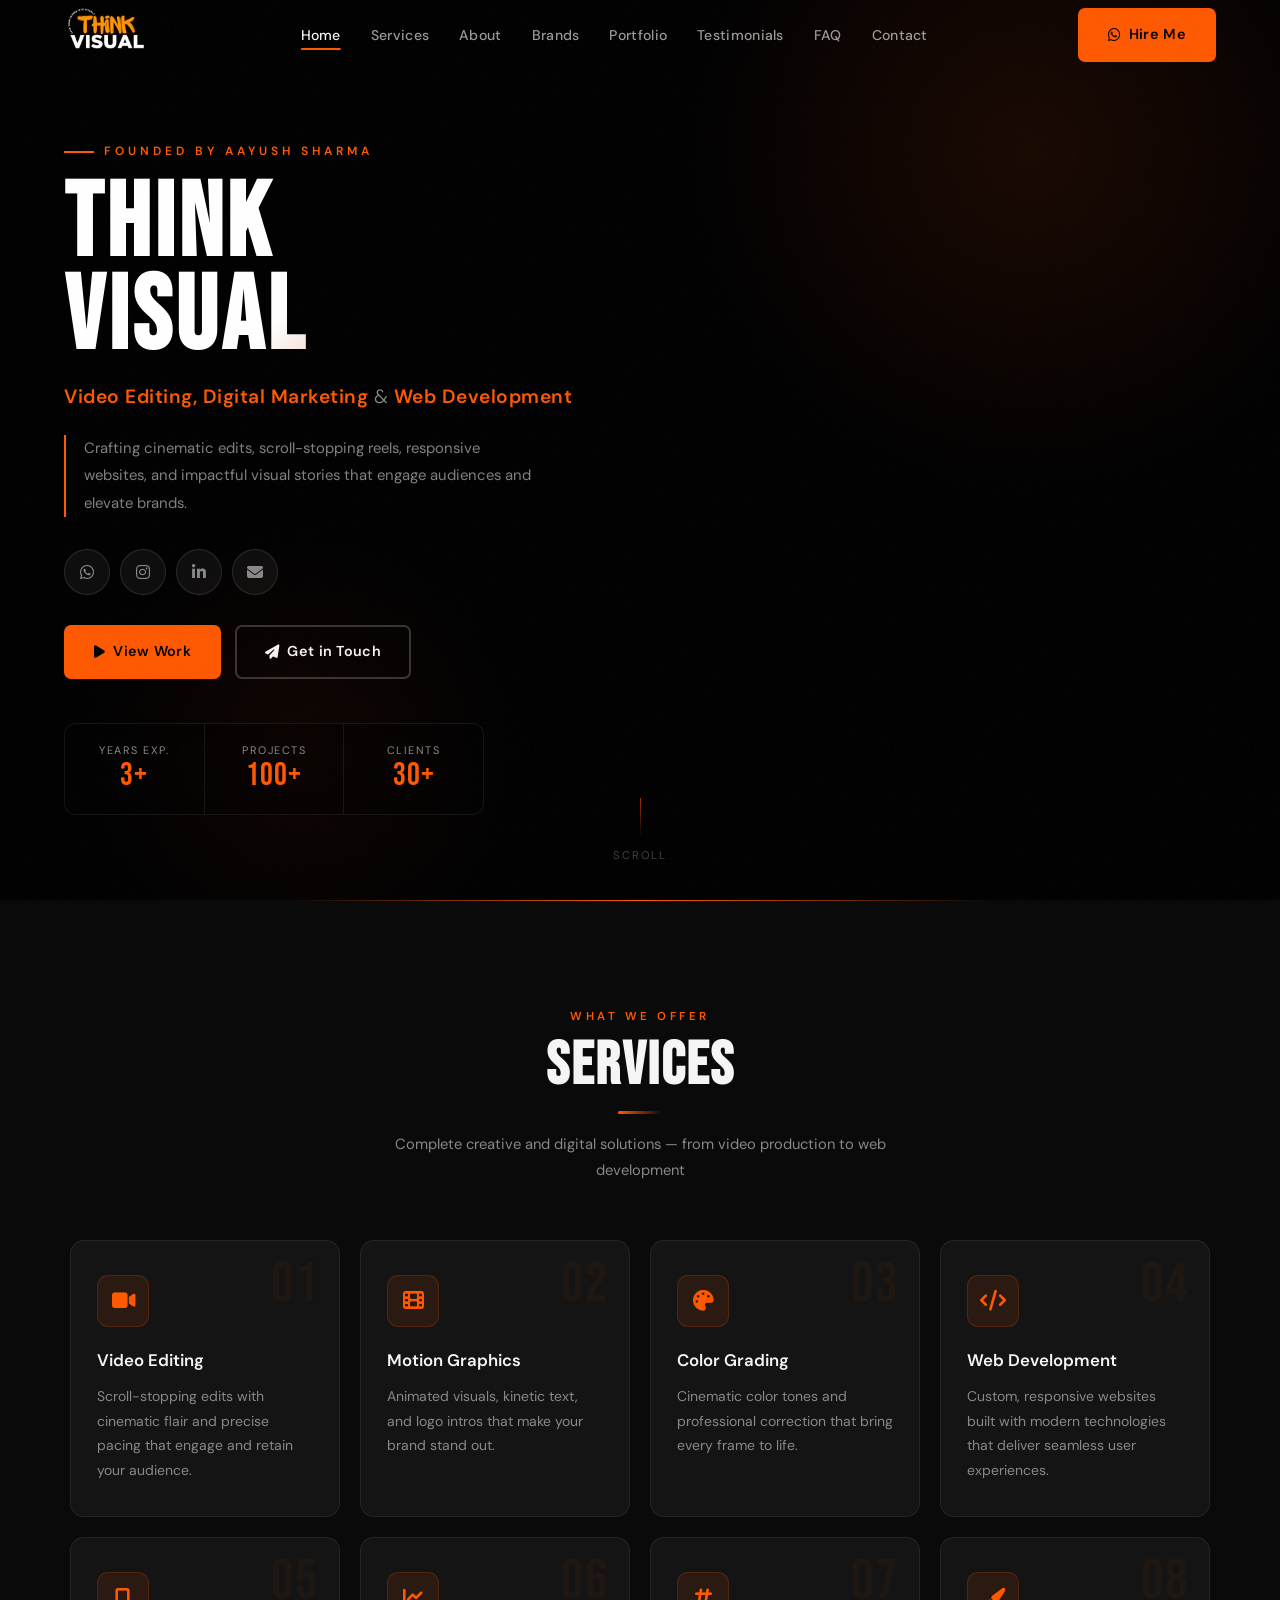
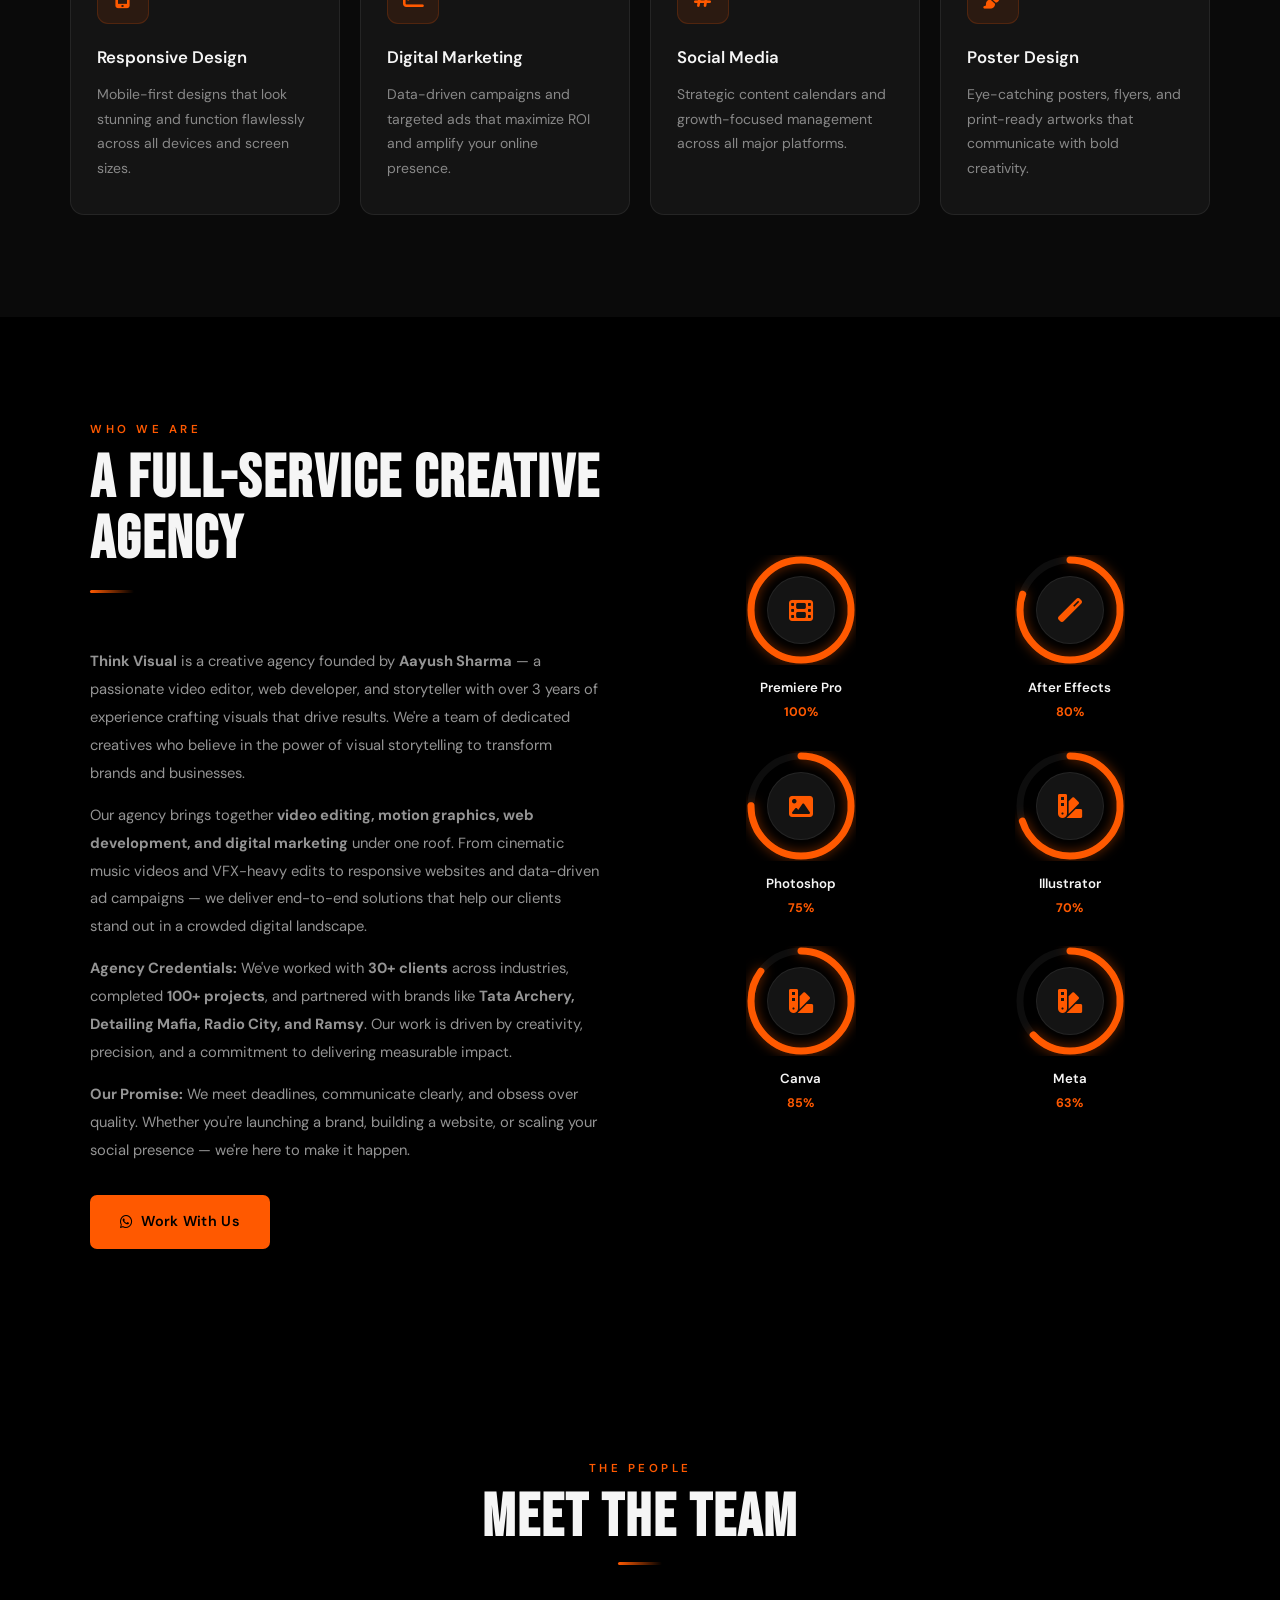
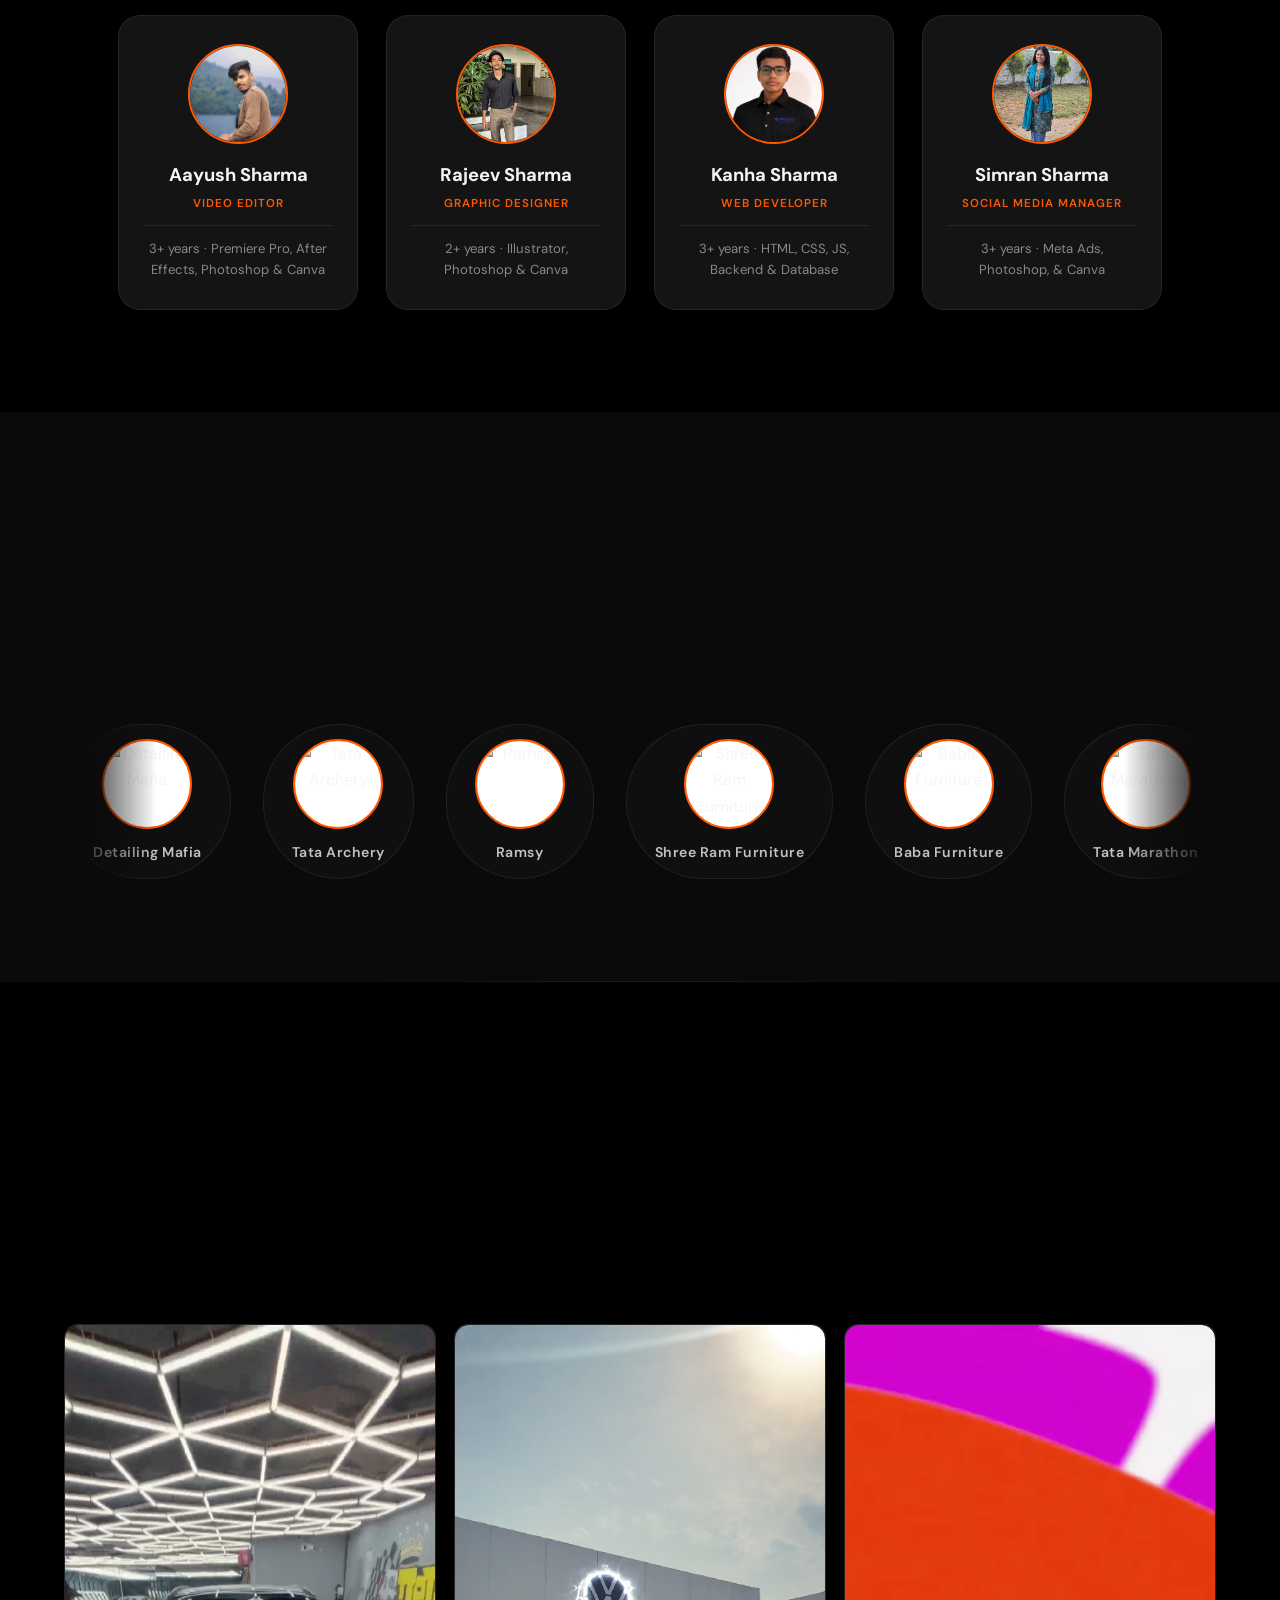
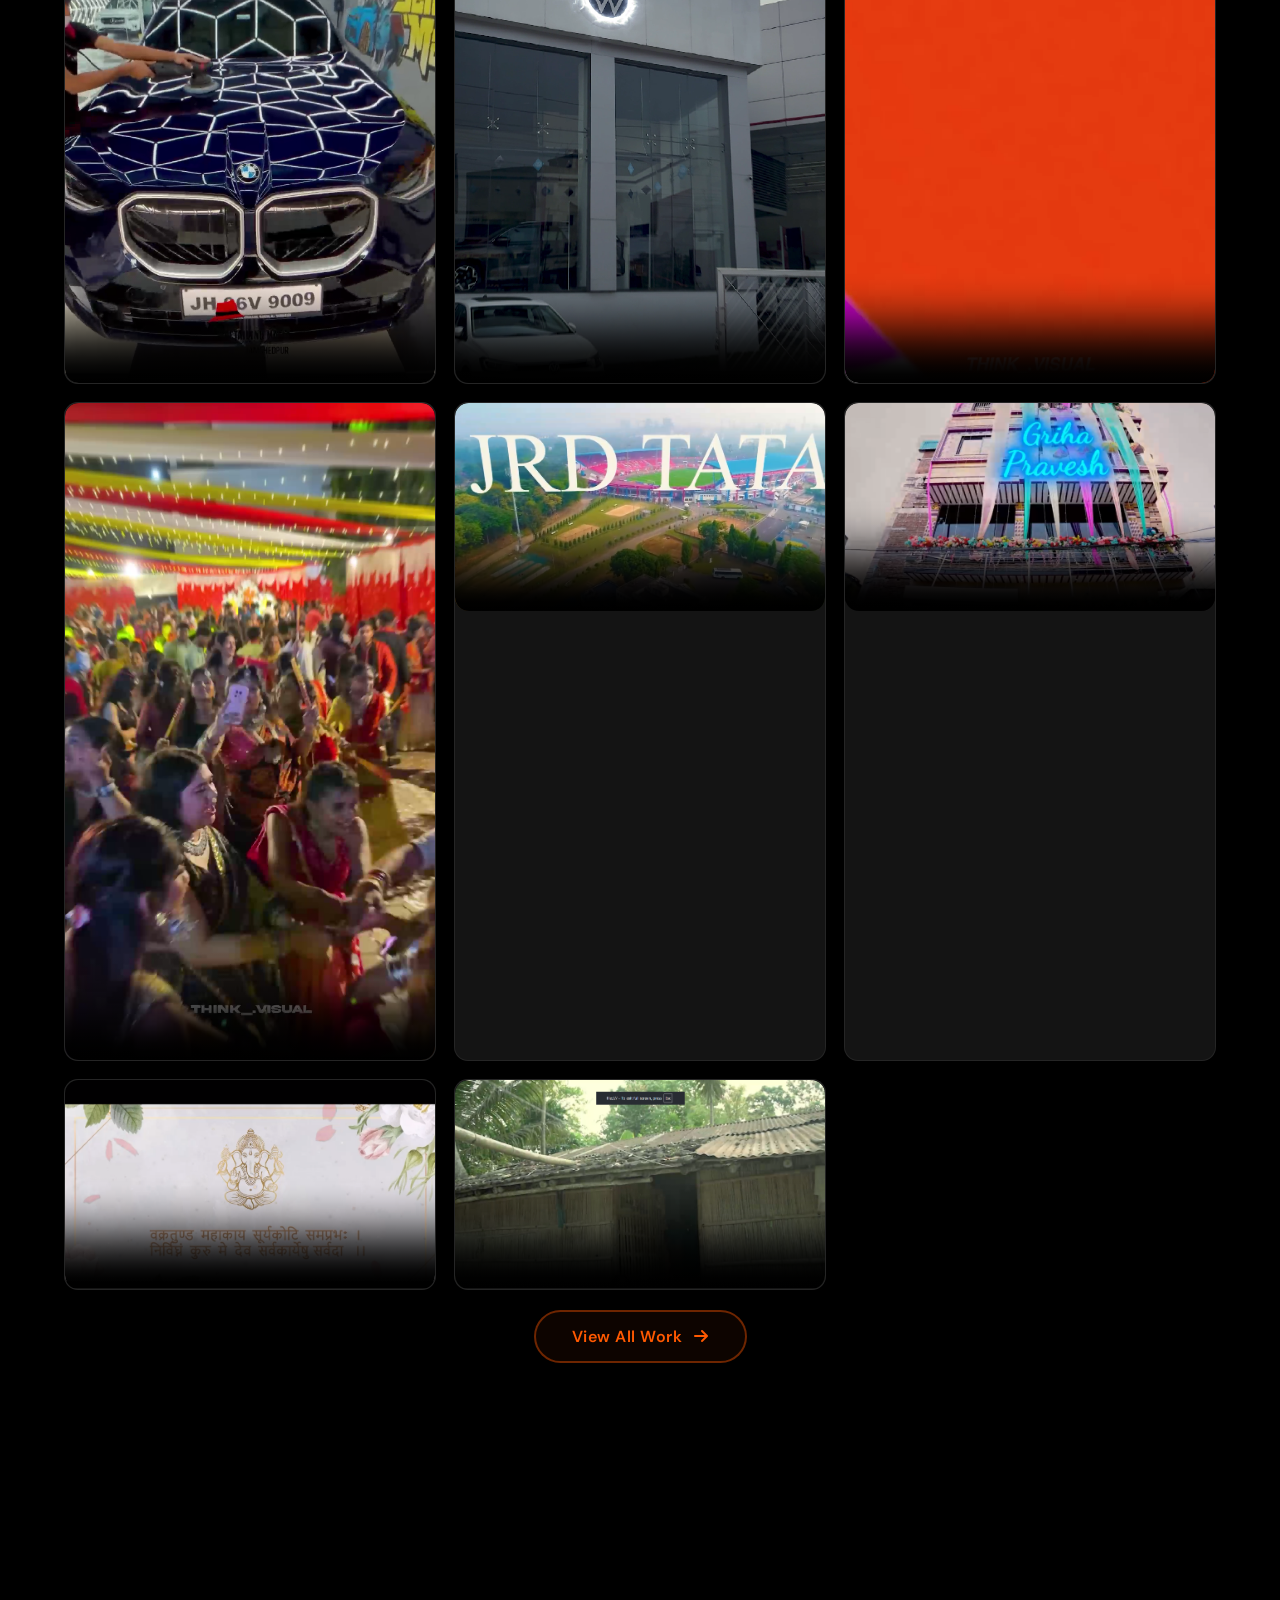
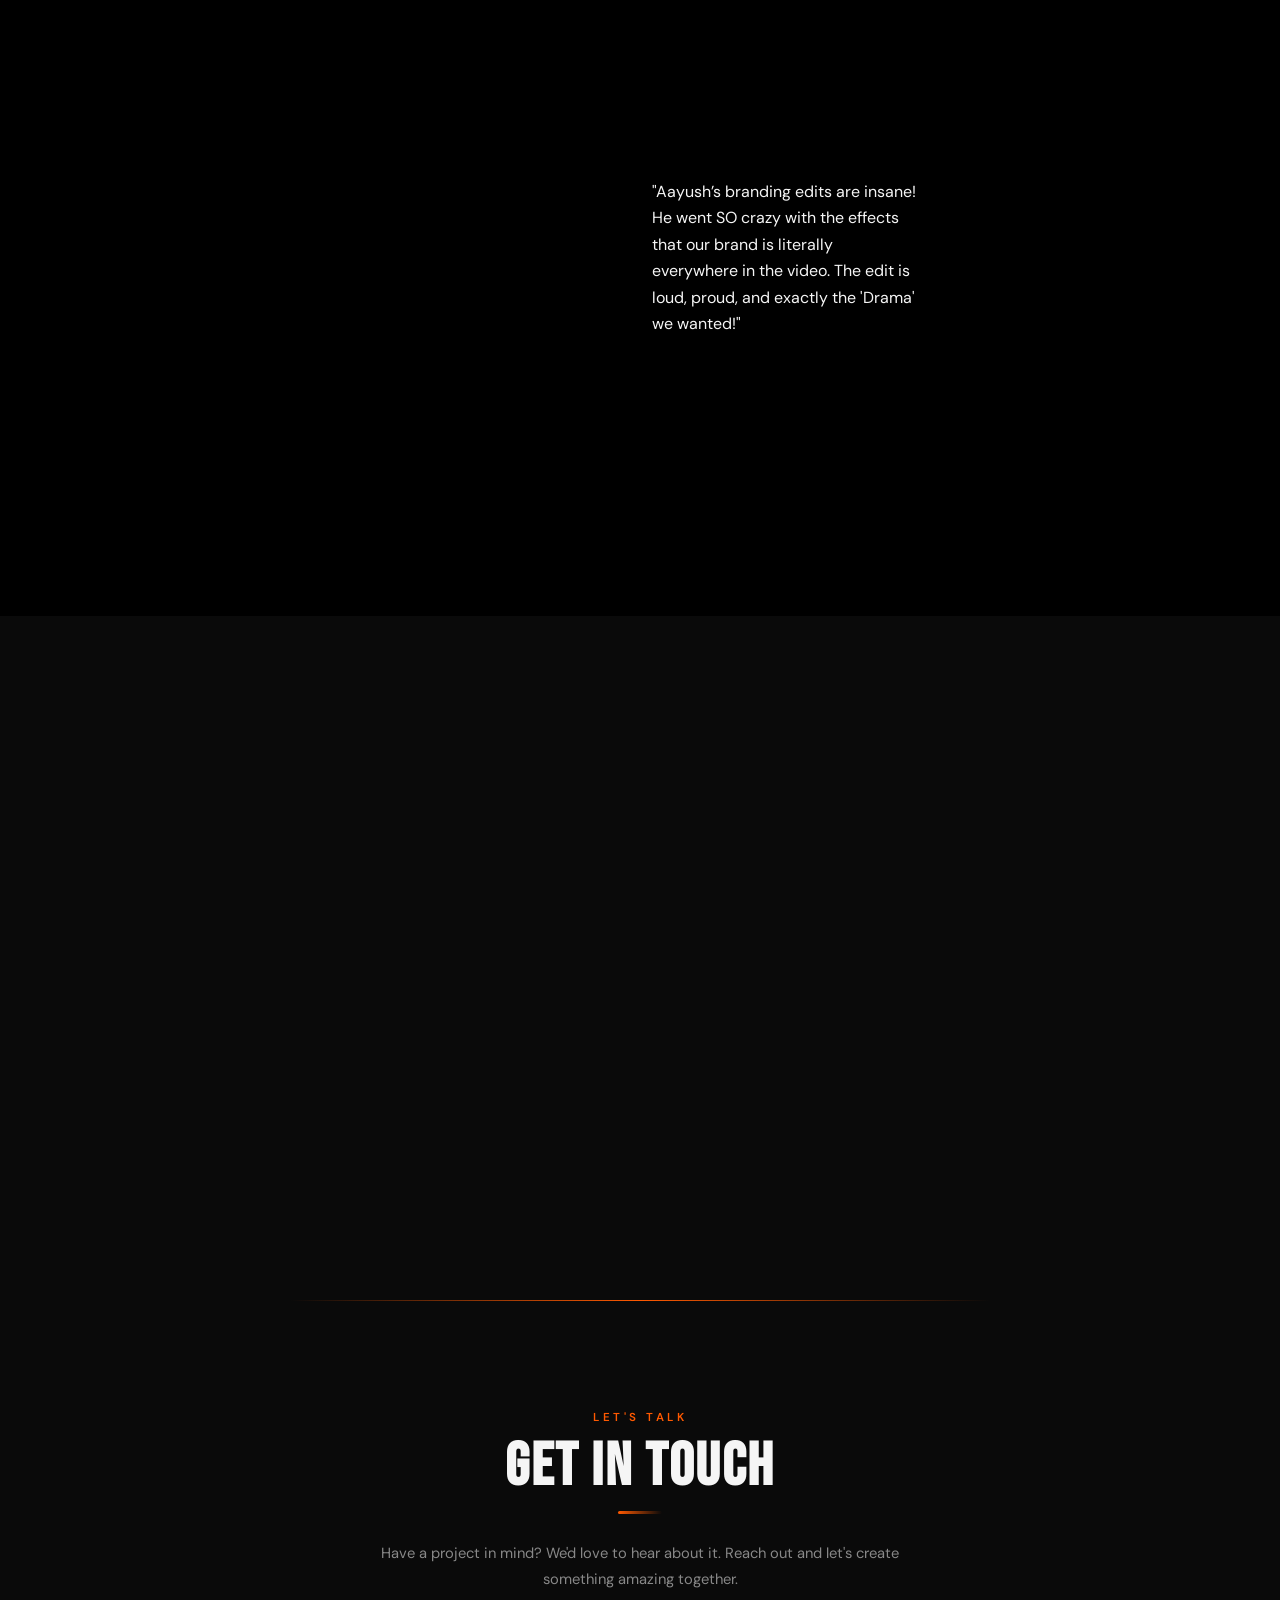
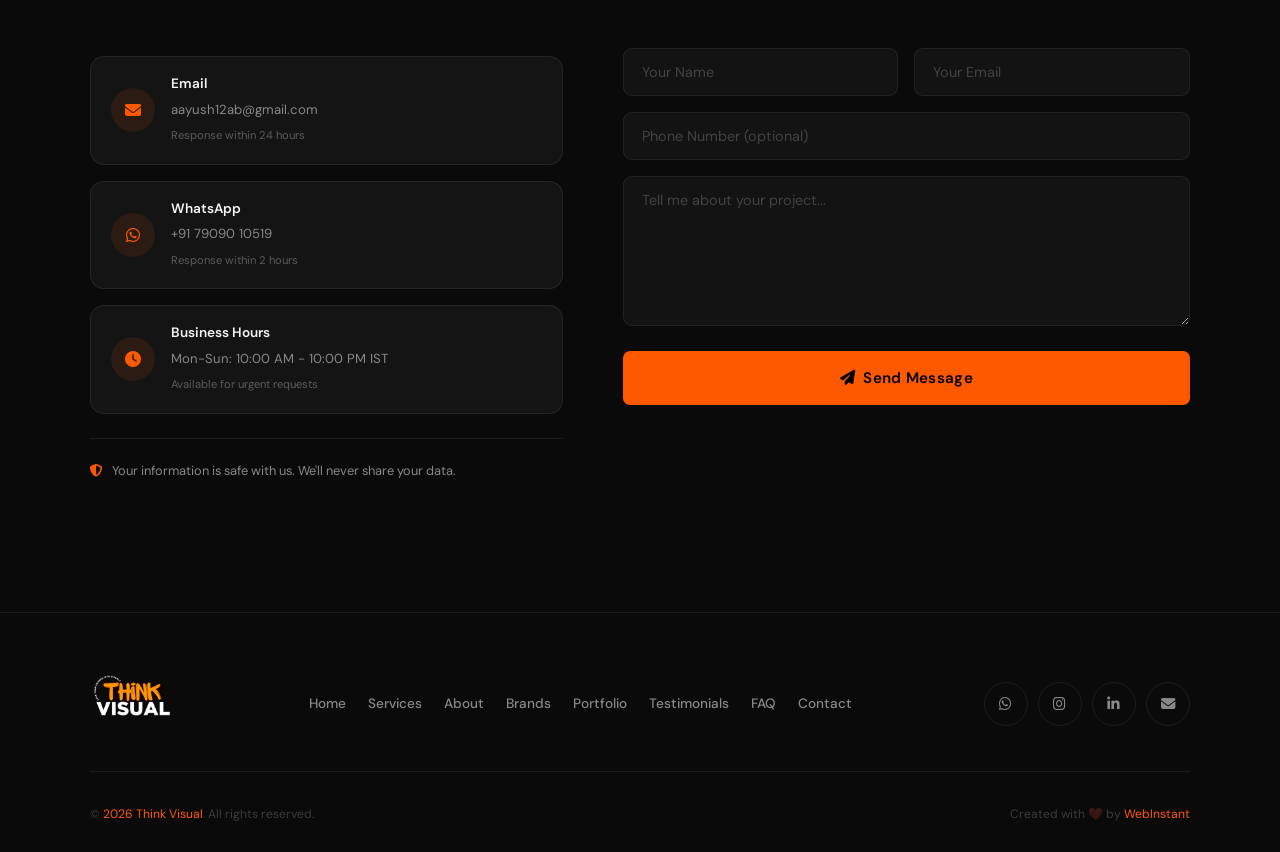
==== commit 95c4d98d: "Update index.html" ====
--- a/index.html
+++ b/index.html
@@ -4503,7 +4503,7 @@
           <button
             class="view-more-btn"
             id="viewMoreBtn"
-            onclick="window.location.href = 'portfolio.html'"
+            onclick="window.location.href = 'http://thinkvisual.in/portfolio'"
           >
             View All Work <i class="fas fa-arrow-right"></i>
           </button>
@@ -4526,7 +4526,7 @@
           <div class="testimonial-card reveal reveal-delay-1">
             <div class="quote-icon" aria-hidden="true">"</div>
             <blockquote>
-              "Aayush’s branding edits are insane! He went SO crazy with the effects that our brand is literally everywhere in the video. The edit is loud, proud, and exactly the 'Drama' we wanted!"
+            "Best PPF edits in the game! Aayush’s visual eye for car modifications is top-tier. He makes the gloss look unreal and nails every single detailing shot."
             </blockquote>
             <div class="client-info">
               <img
@@ -4545,7 +4545,7 @@
           <div class="testimonial-card reveal reveal-delay-2">
             <div class="quote-icon" aria-hidden="true">"</div>
             <blockquote>
-              "Best PPF edits in the game! Aayush’s visual eye for car modifications is top-tier. He makes the gloss look unreal and nails every single detailing shot."
+
             </blockquote>
             <div class="client-info">
               <img
@@ -4560,7 +4560,7 @@
               </div>
             </div>
           </div>
-
+             "Aayush’s branding edits are insane! He went SO crazy with the effects that our brand is literally everywhere in the video. The edit is loud, proud, and exactly the 'Drama' we wanted!"
           <div class="testimonial-card reveal reveal-delay-3">
             <div class="quote-icon" aria-hidden="true">"</div>
             <blockquote>
@@ -5136,4 +5136,4 @@
       }
     </script>
   </body>
-</html>+</html>
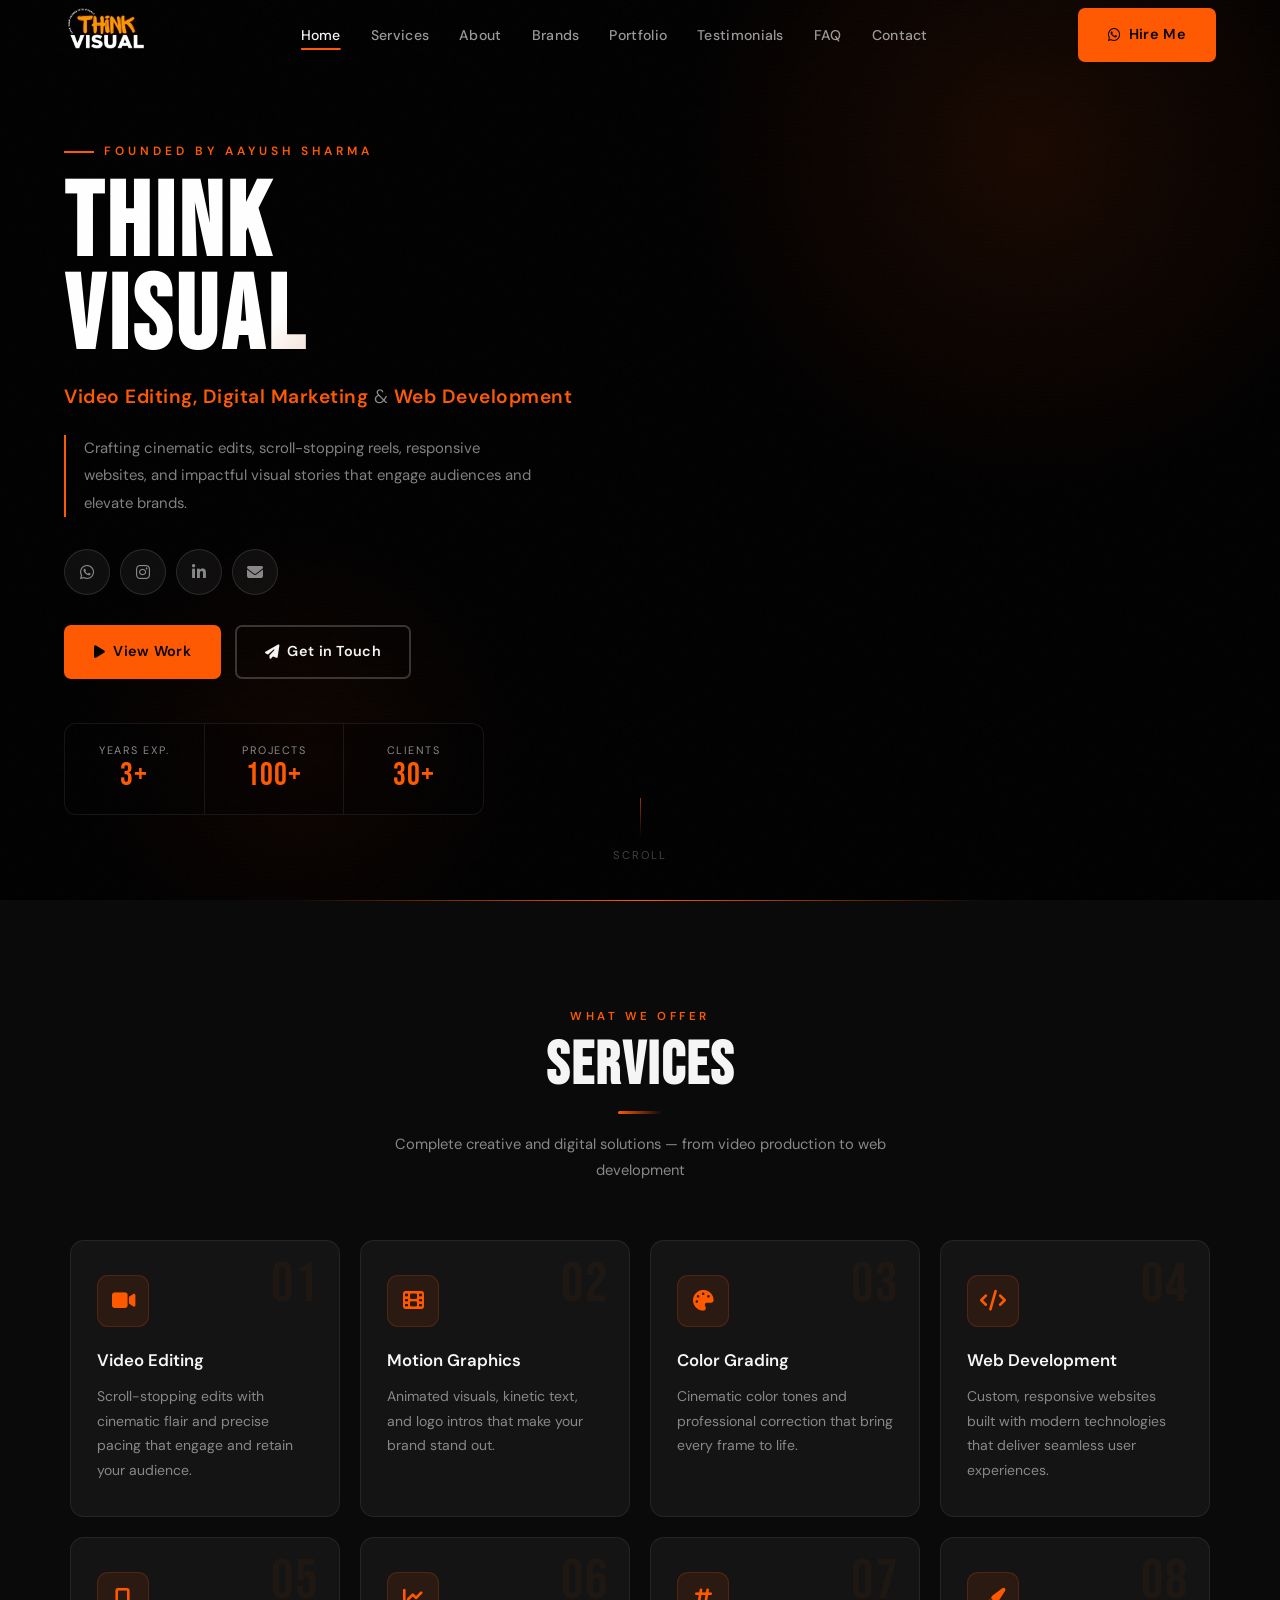
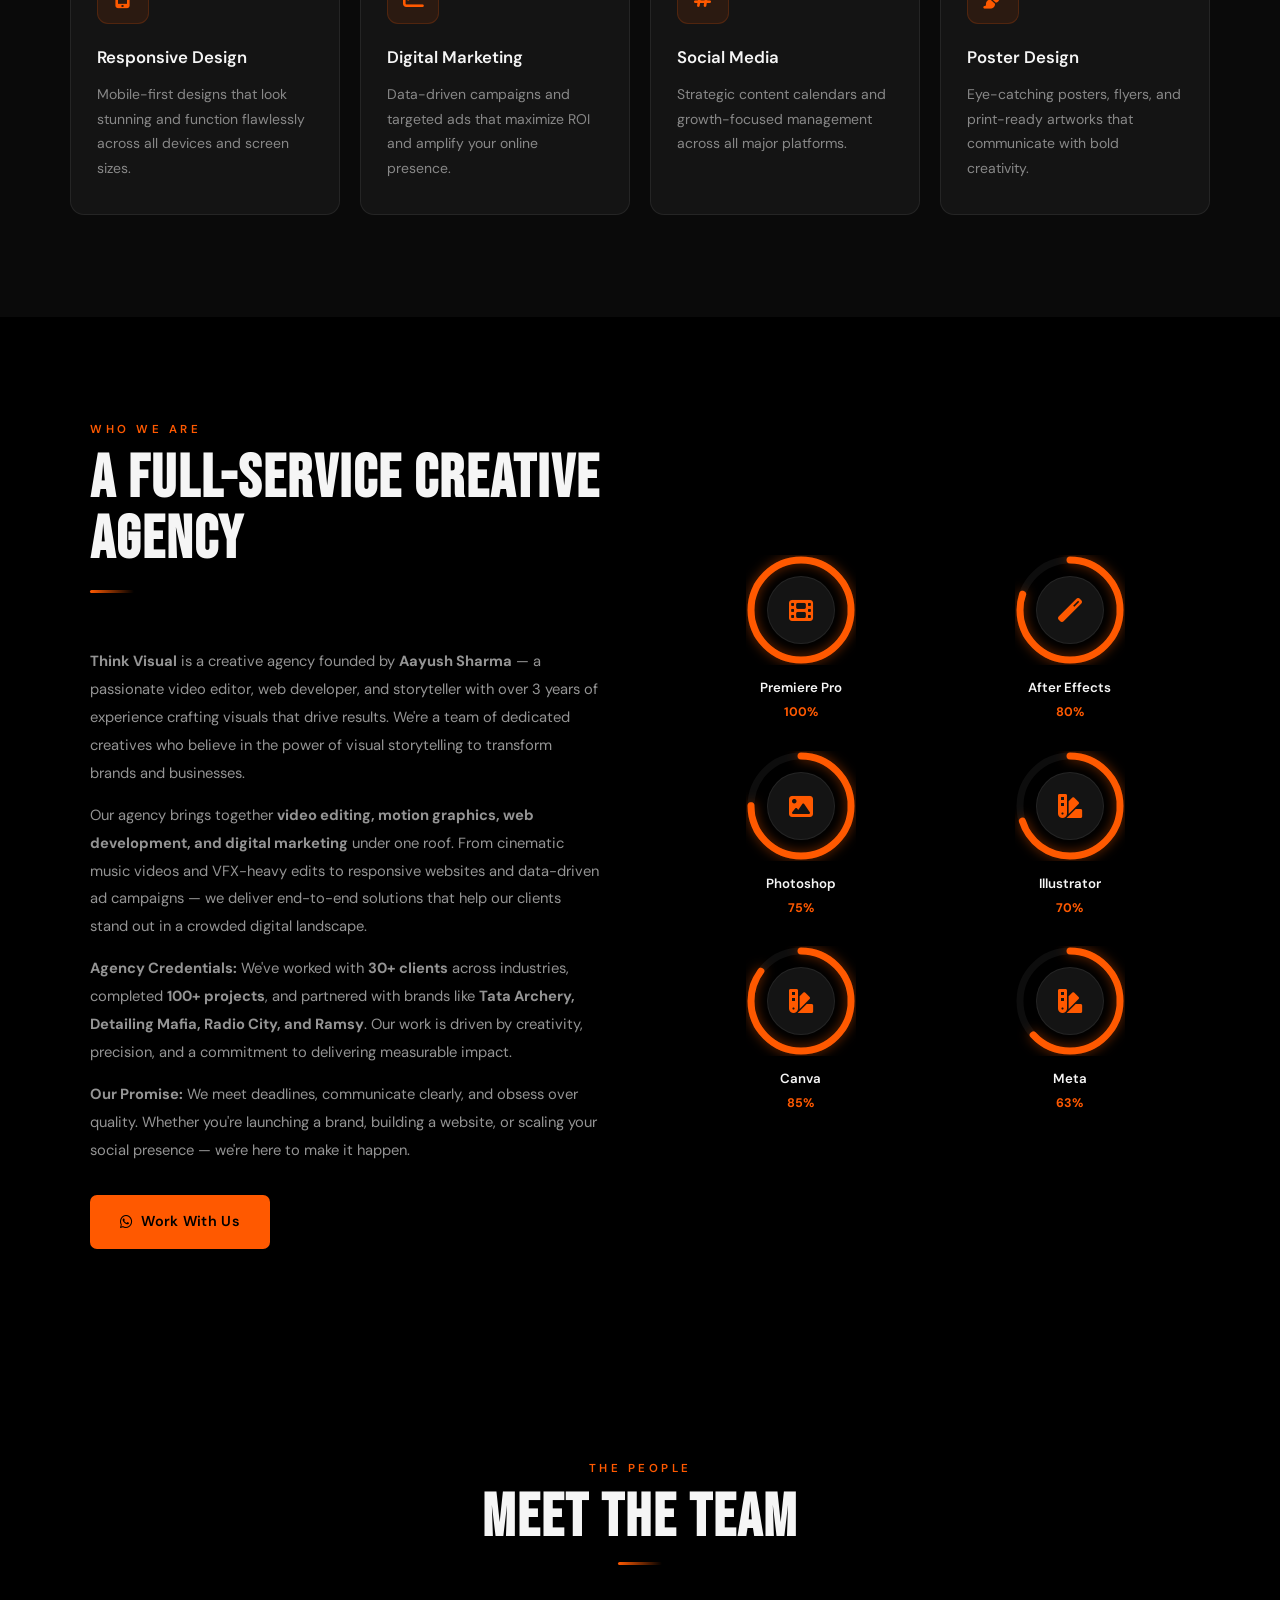
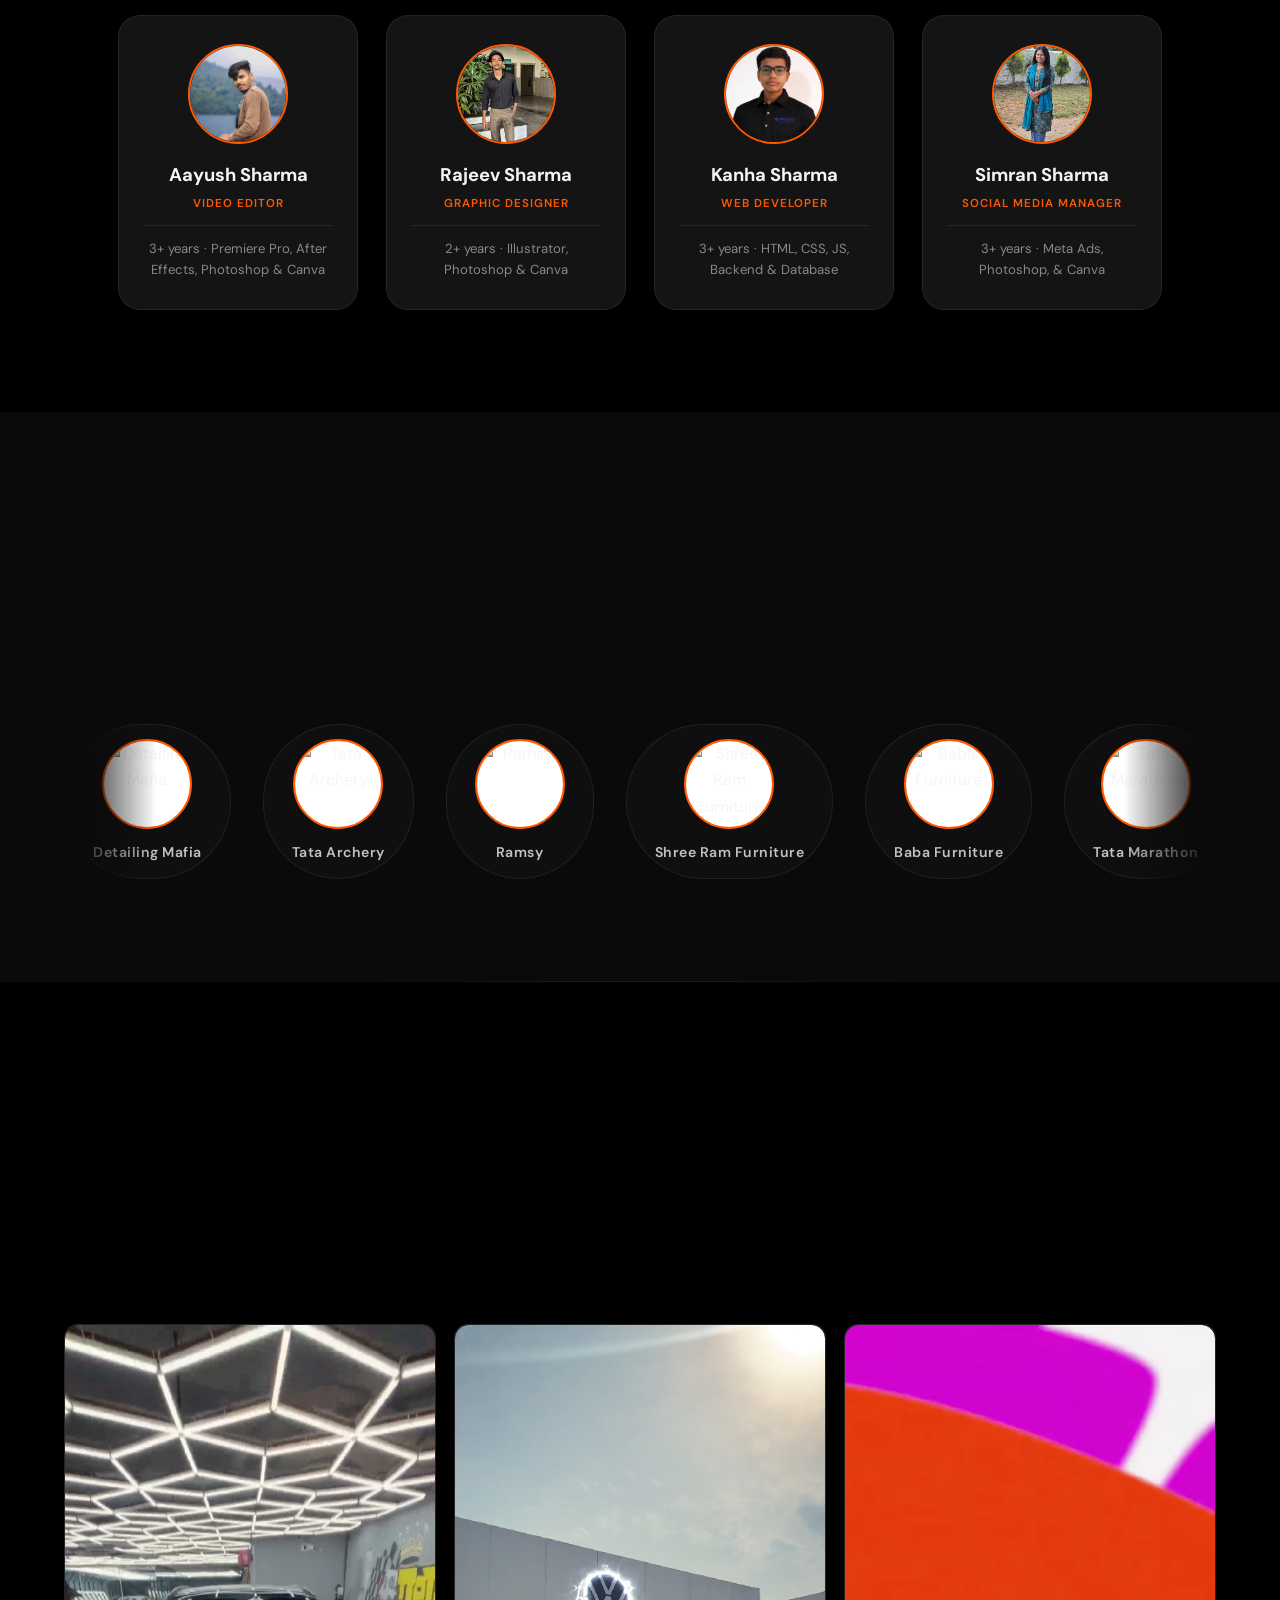
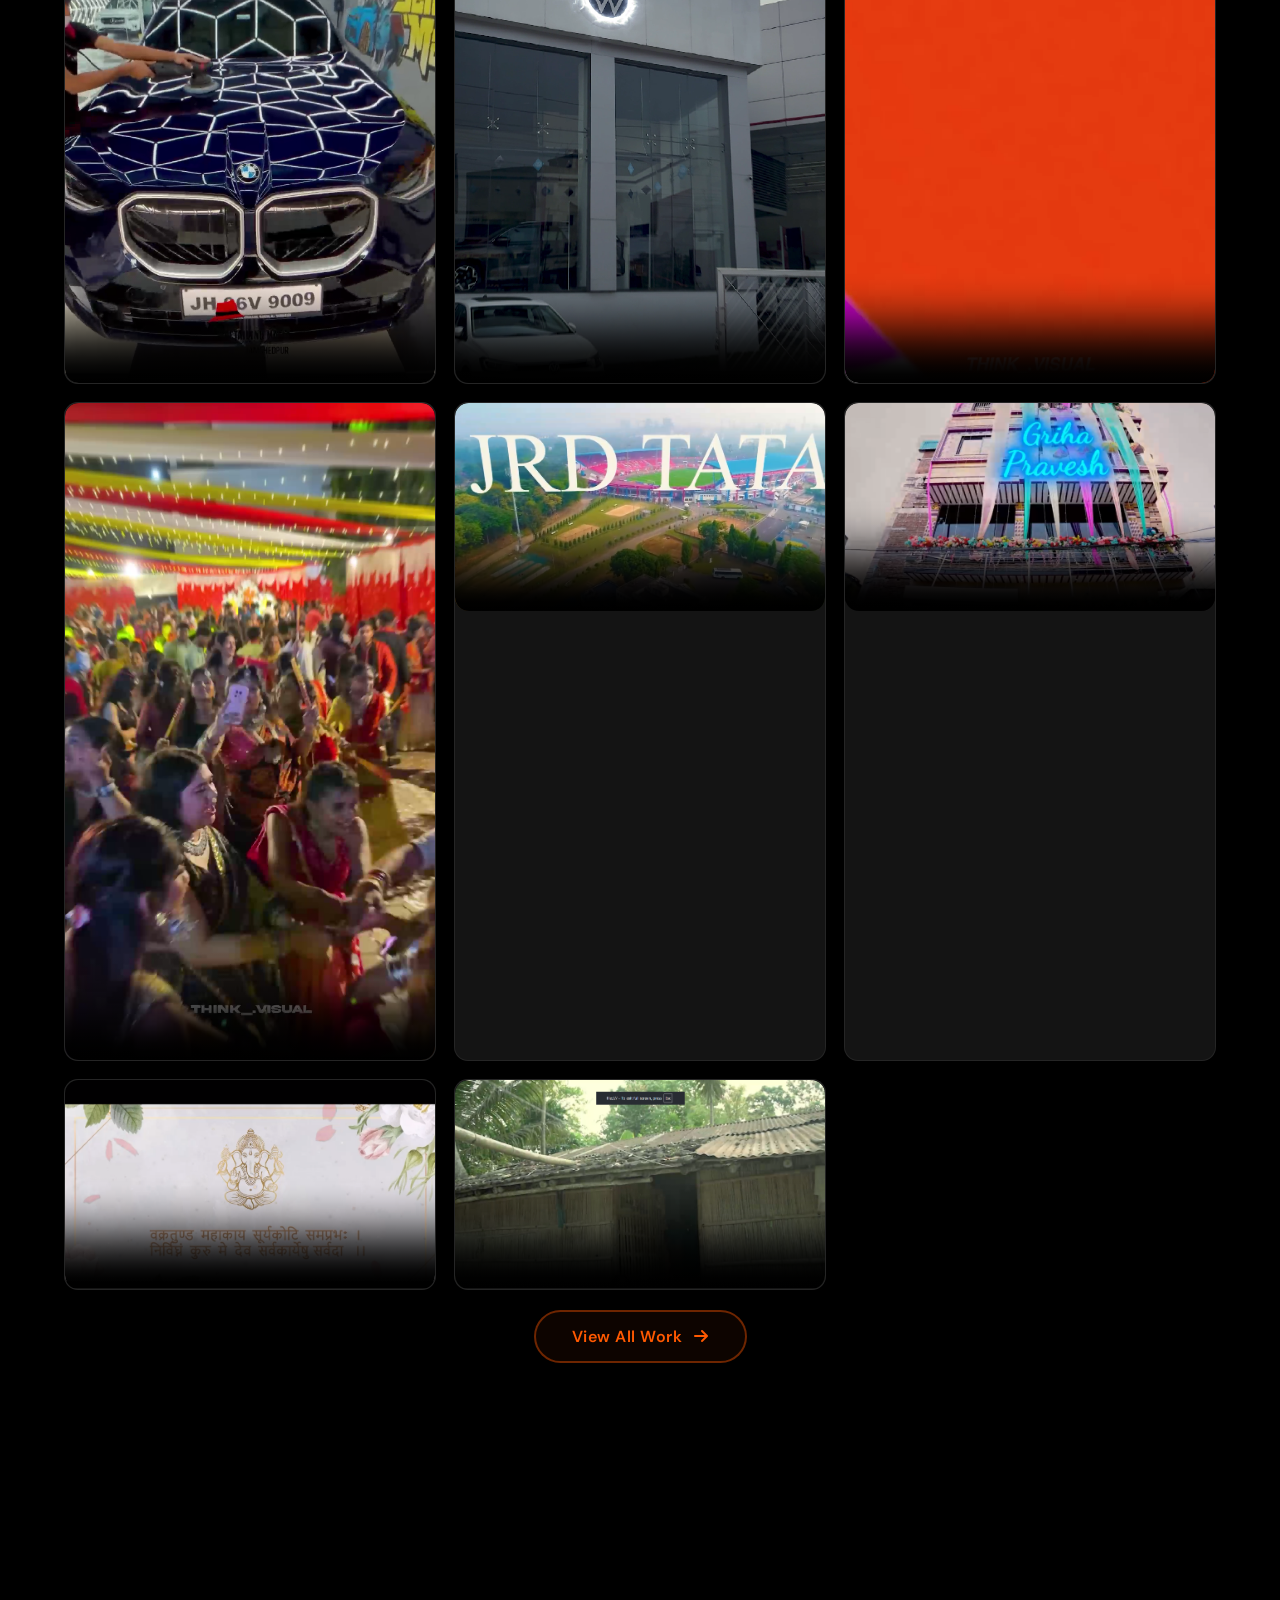
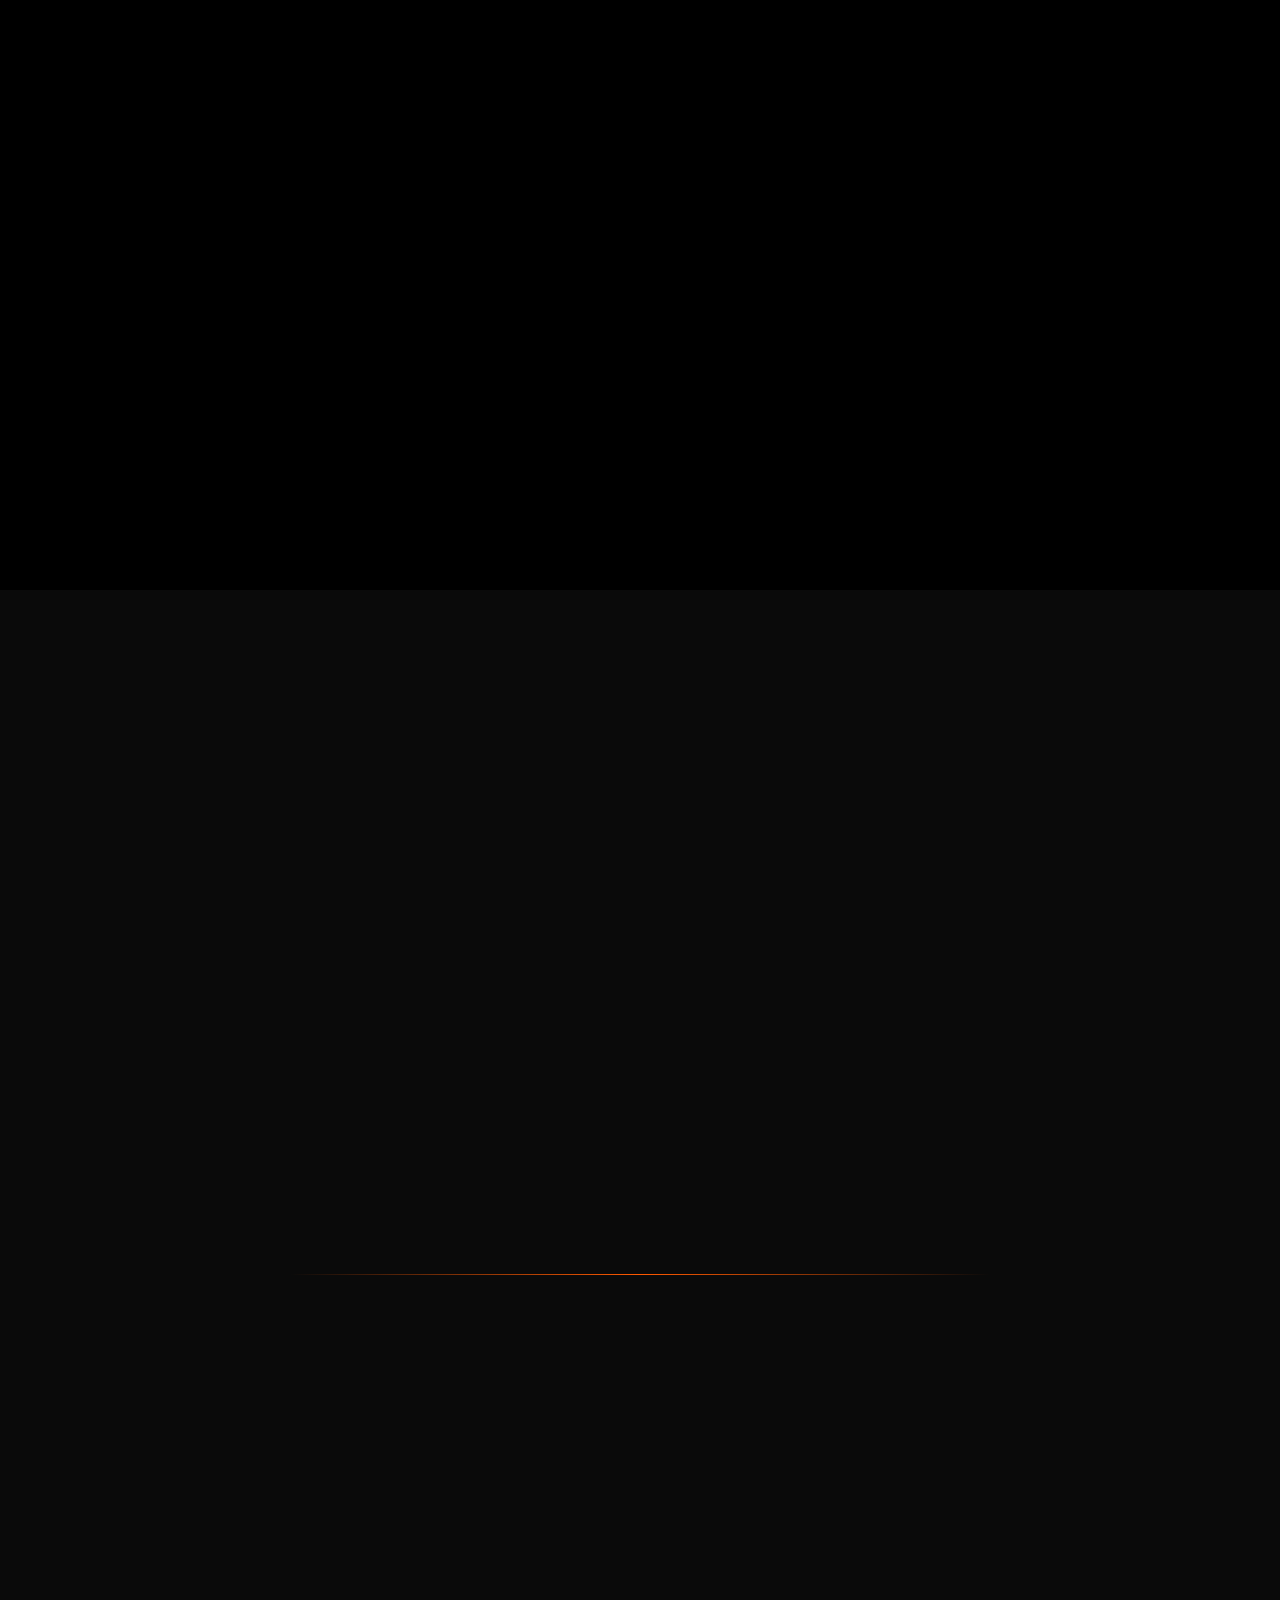
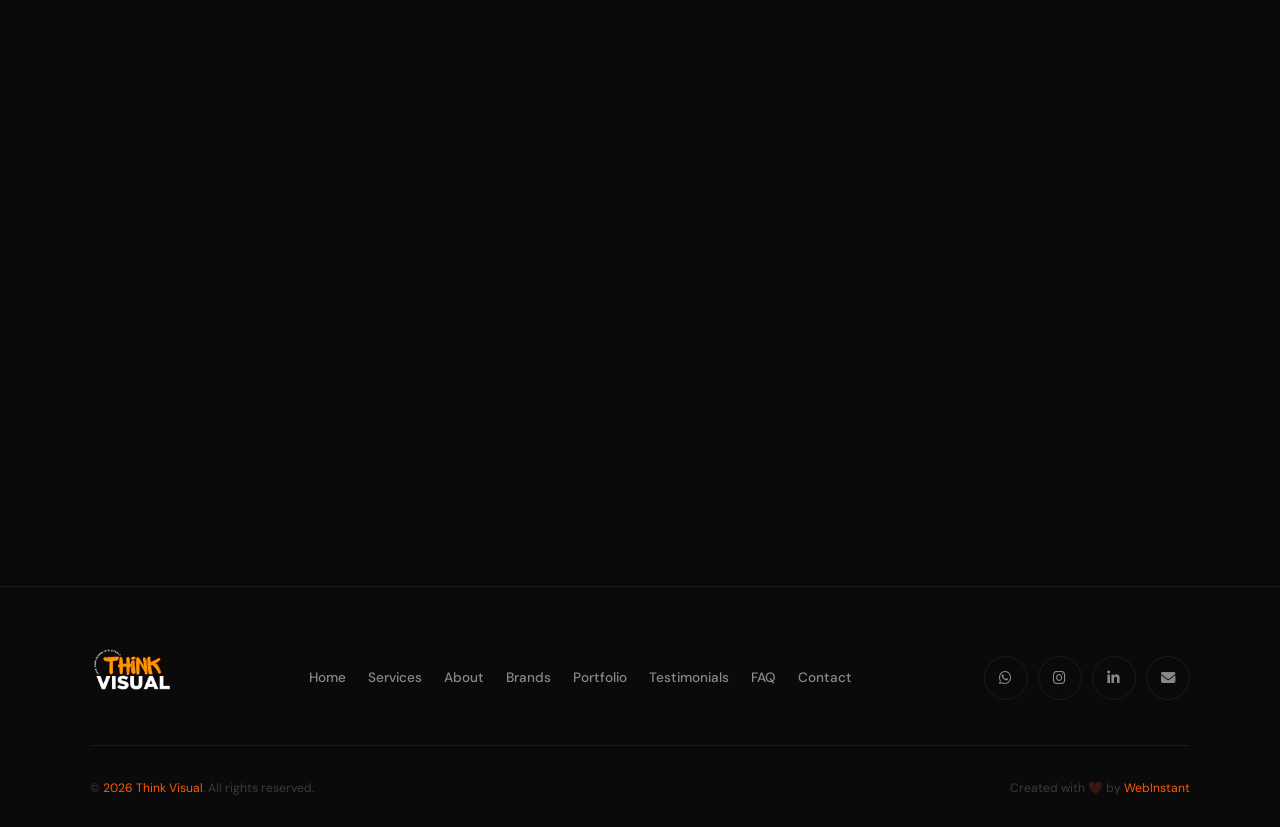
==== commit 3dfa3827: "Update index.html" ====
--- a/index.html
+++ b/index.html
@@ -4545,7 +4545,7 @@
           <div class="testimonial-card reveal reveal-delay-2">
             <div class="quote-icon" aria-hidden="true">"</div>
             <blockquote>
-
+ "Aayush’s branding edits are insane! He went SO crazy with the effects that our brand is literally everywhere in the video. The edit is loud, proud, and exactly the 'Drama' we wanted!"
             </blockquote>
             <div class="client-info">
               <img
@@ -4560,7 +4560,7 @@
               </div>
             </div>
           </div>
-             "Aayush’s branding edits are insane! He went SO crazy with the effects that our brand is literally everywhere in the video. The edit is loud, proud, and exactly the 'Drama' we wanted!"
+      
           <div class="testimonial-card reveal reveal-delay-3">
             <div class="quote-icon" aria-hidden="true">"</div>
             <blockquote>
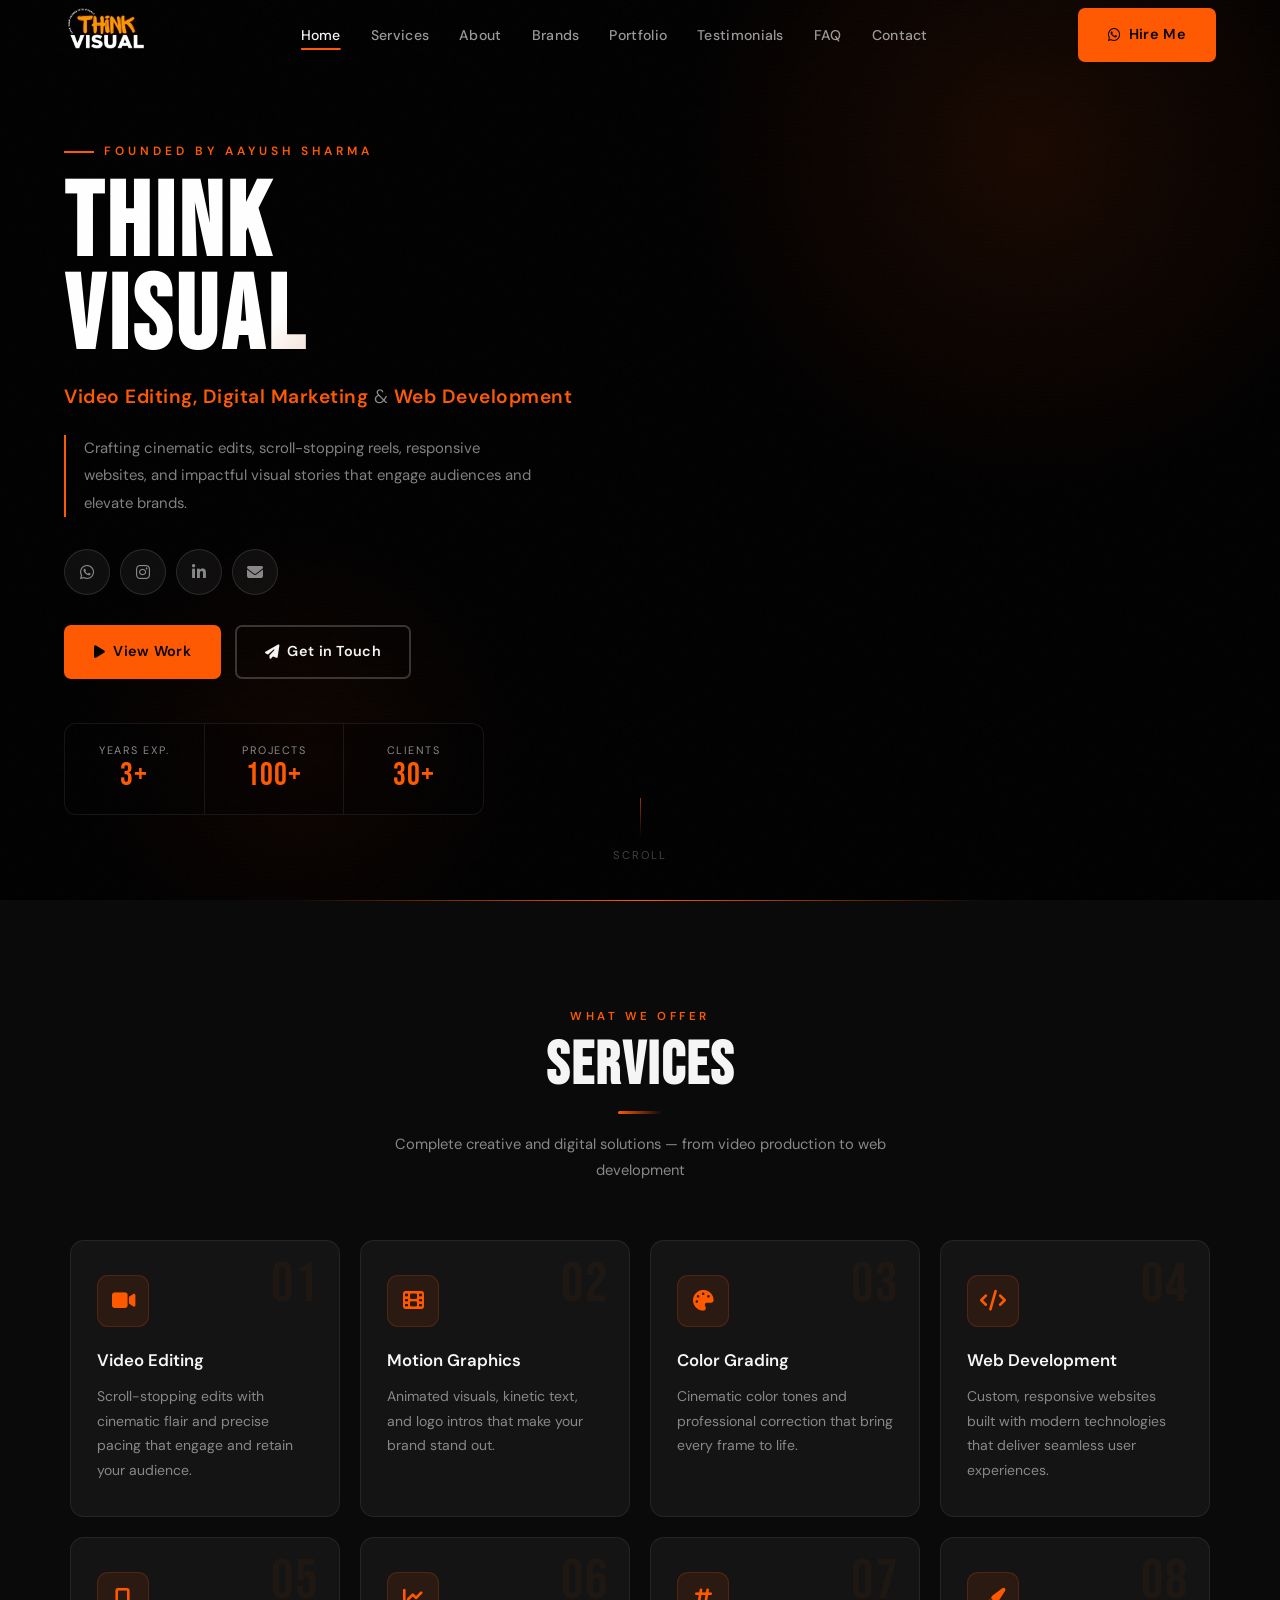
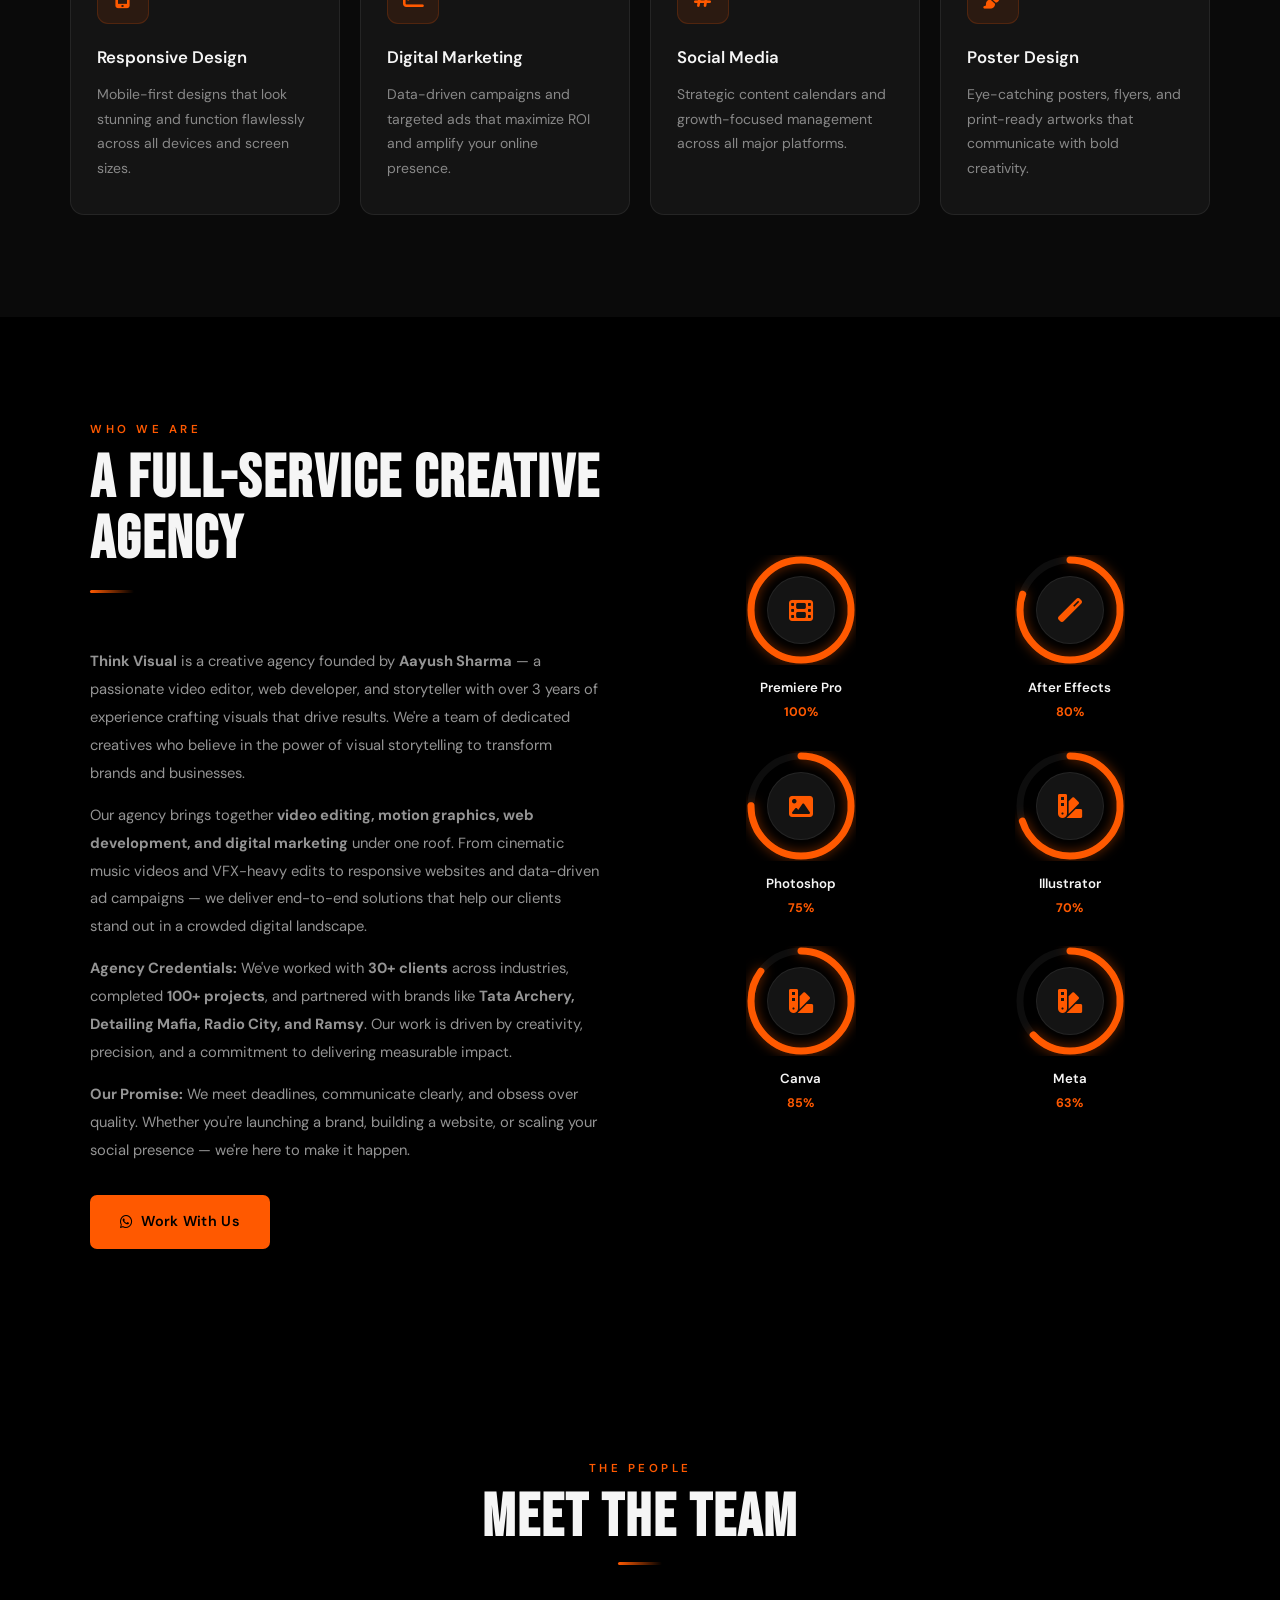
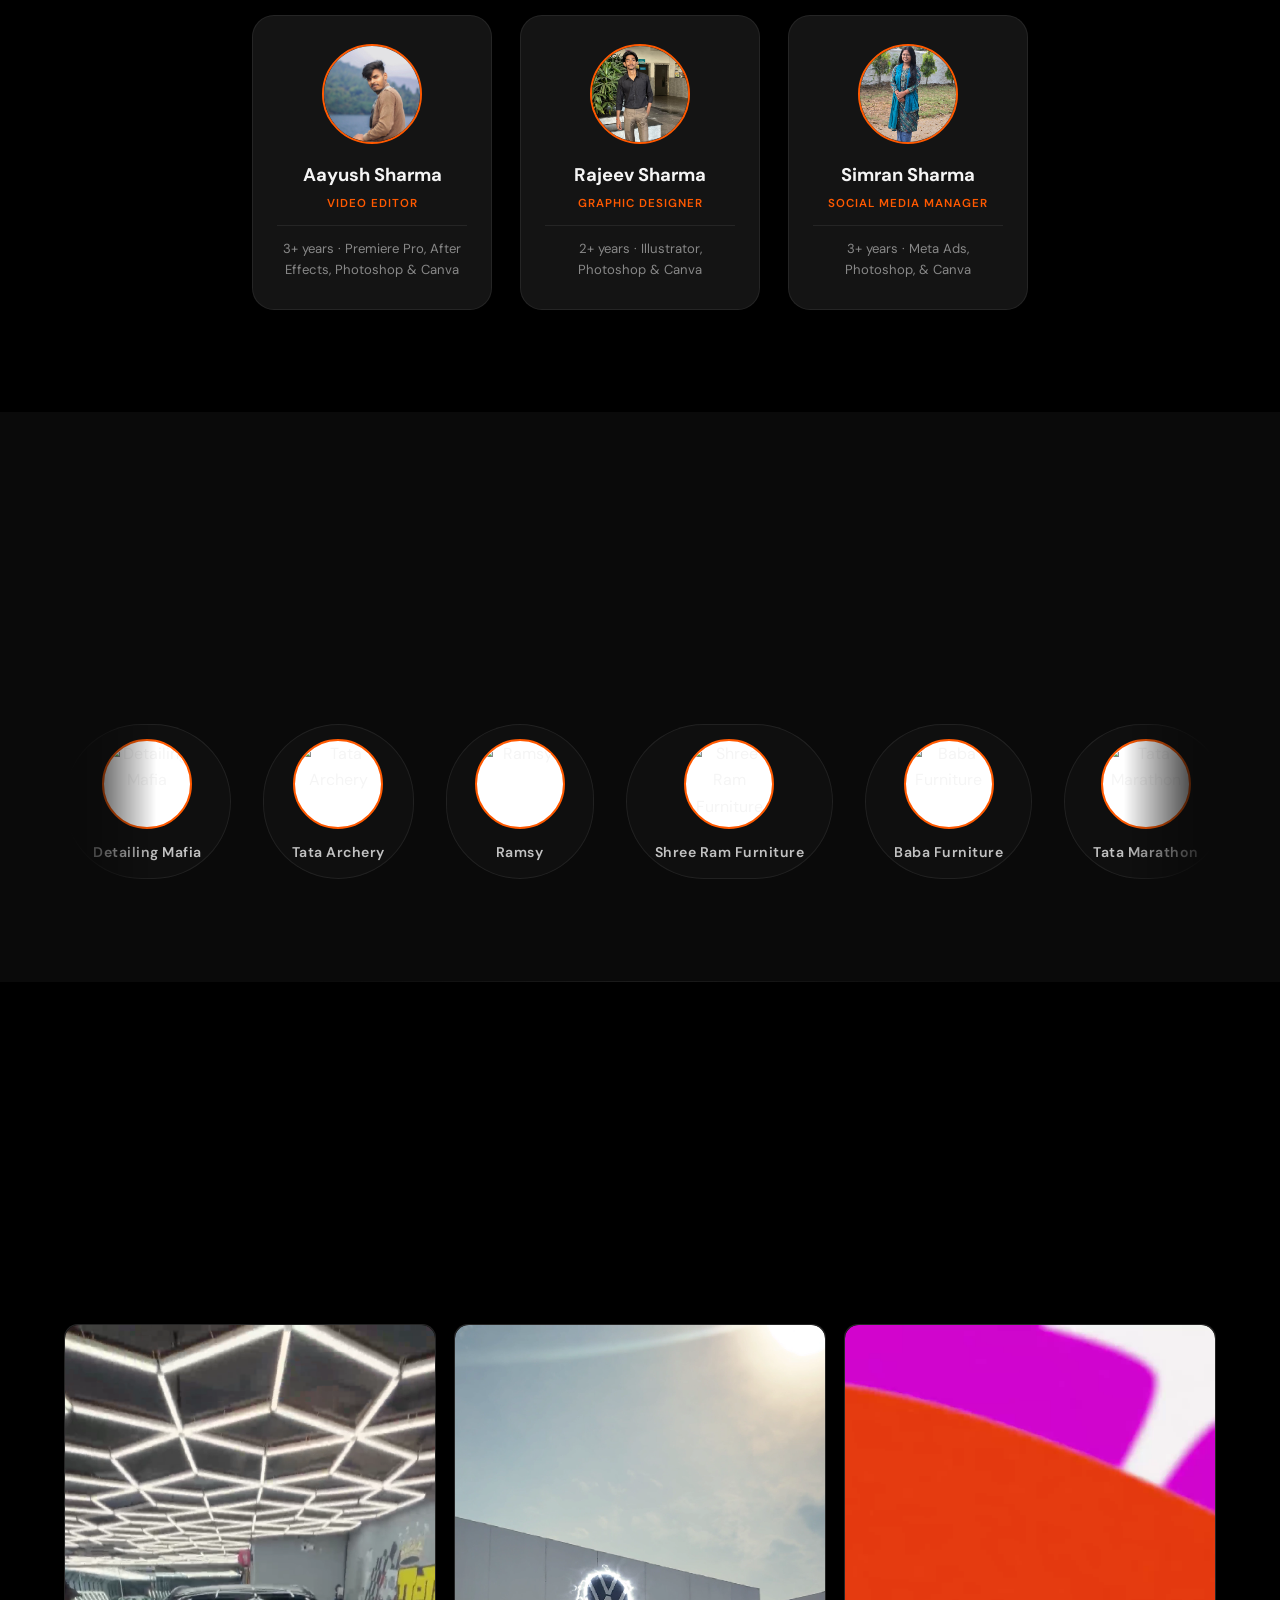
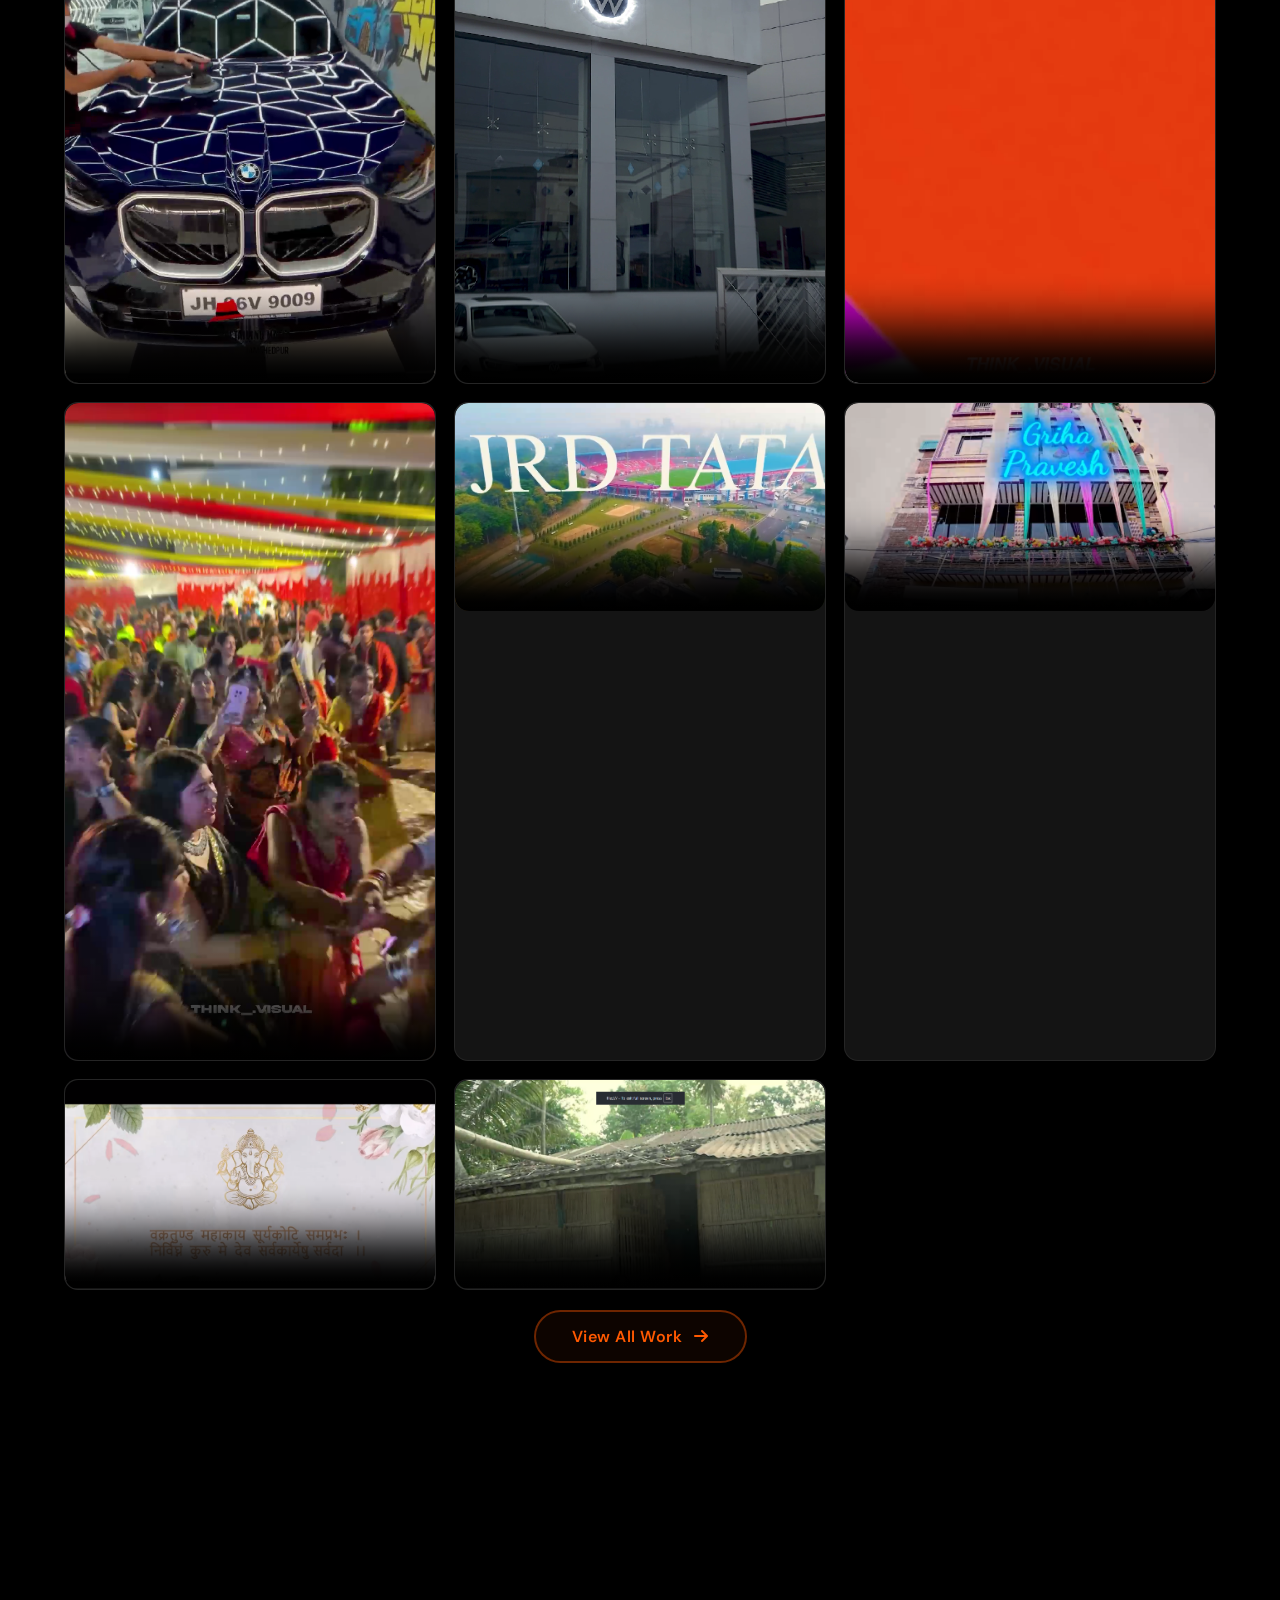
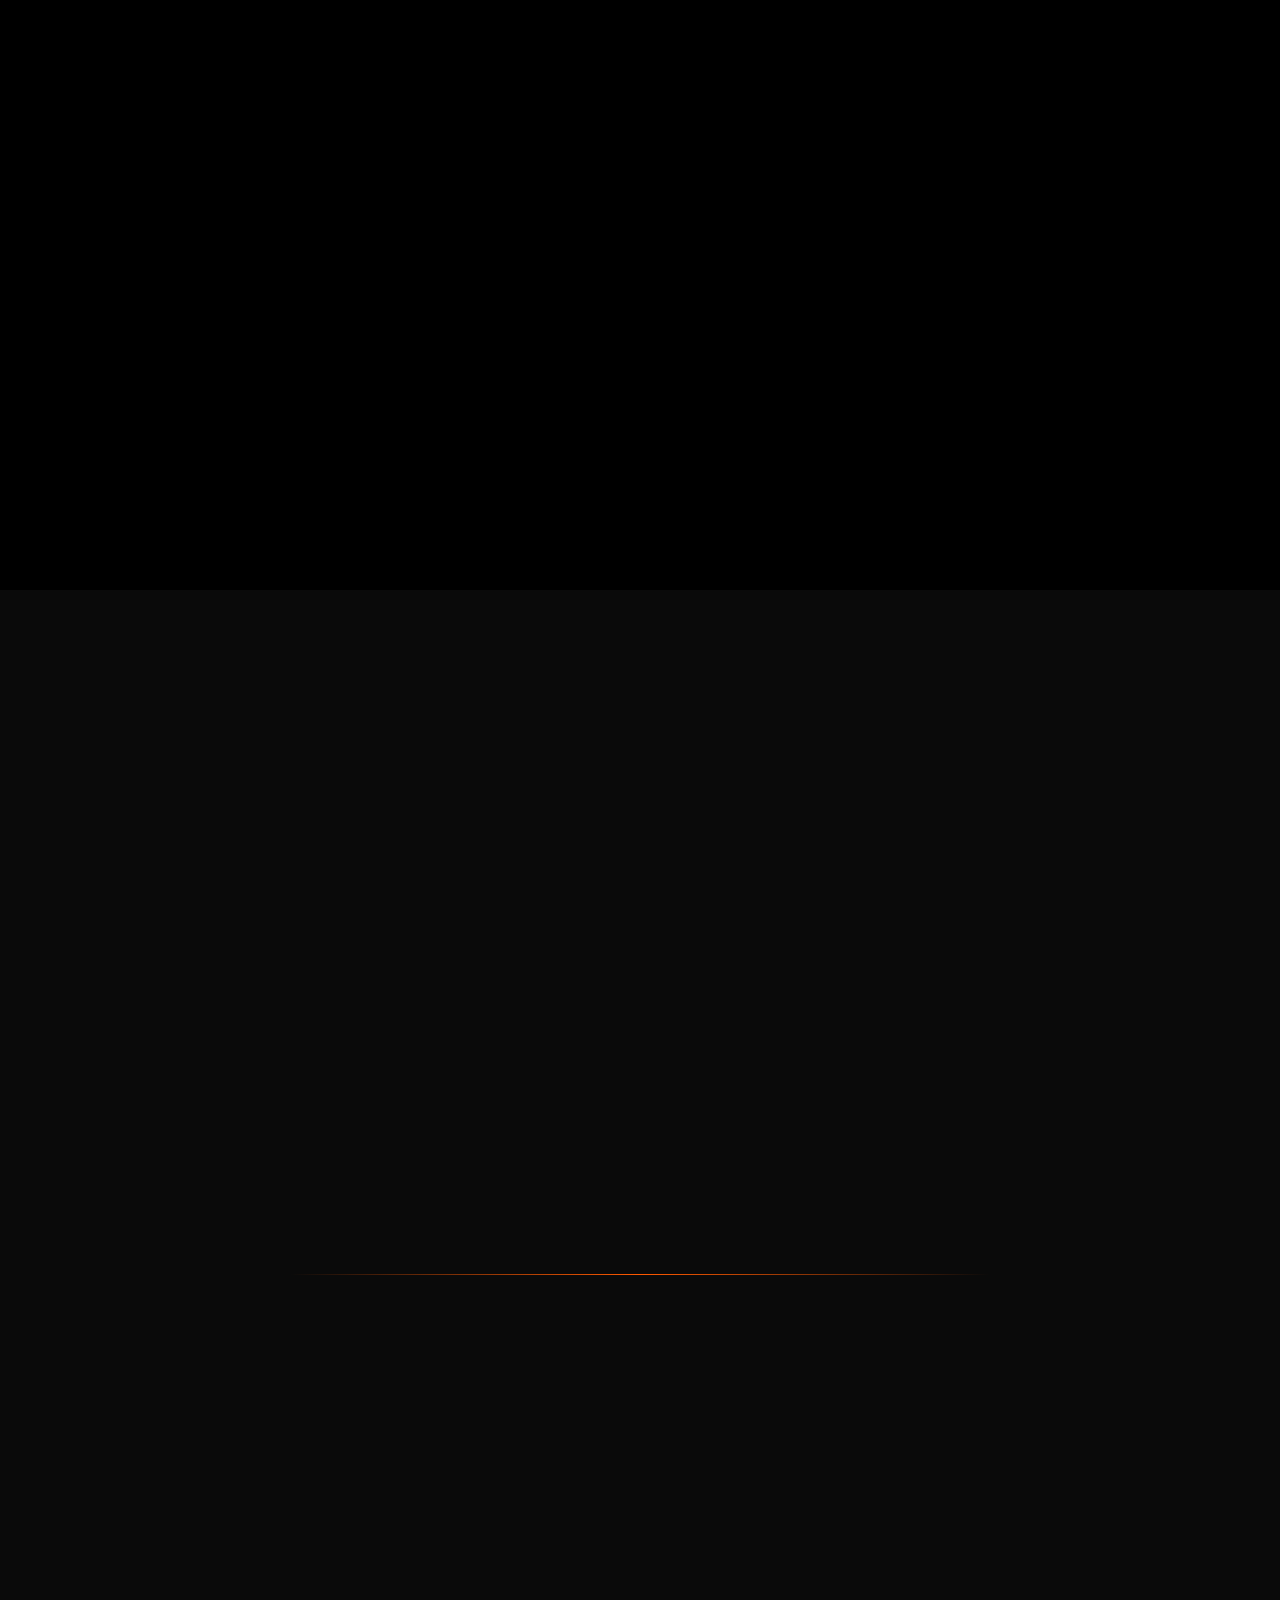
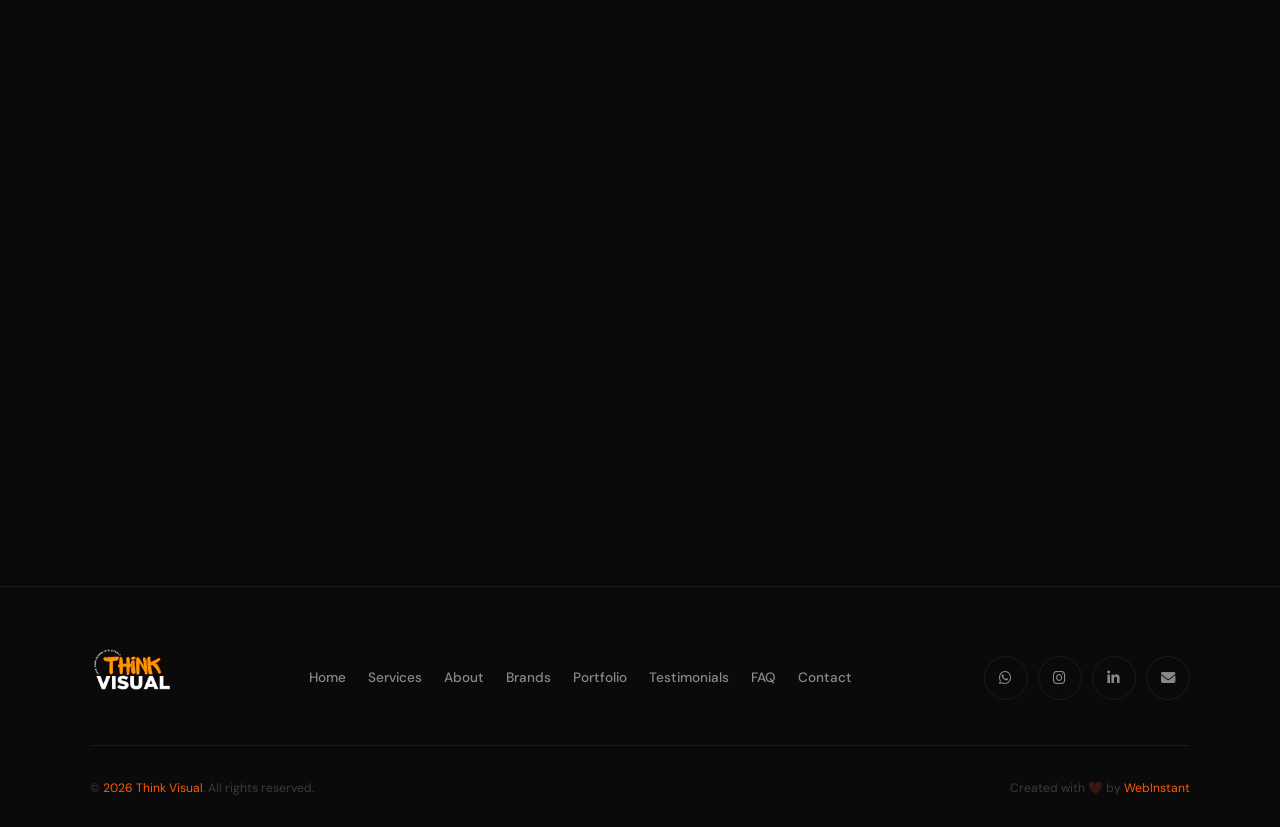
==== commit 813b6da7: "Update index.html" ====
--- a/index.html
+++ b/index.html
@@ -4206,22 +4206,6 @@
             <p class="team-role">Graphic Designer</p>
             <p class="team-exp">
               2+ years · Illustrator, Photoshop &amp; Canva
-            </p>
-          </div>
-          <div class="team-card reveal">
-            <img
-              class="team-pfp"
-              src="kanha-sharma-web-developer-think-visual.png"
-              alt="Kanha Sharma"
-              onerror="
-                this.style.background = '#222';
-                this.src = '';
-              "
-            />
-            <h3 class="team-name">Kanha Sharma</h3>
-            <p class="team-role">Web Developer</p>
-            <p class="team-exp">
-              3+ years · HTML, CSS, JS, Backend &amp; Database
             </p>
           </div>
           <div class="team-card reveal">
